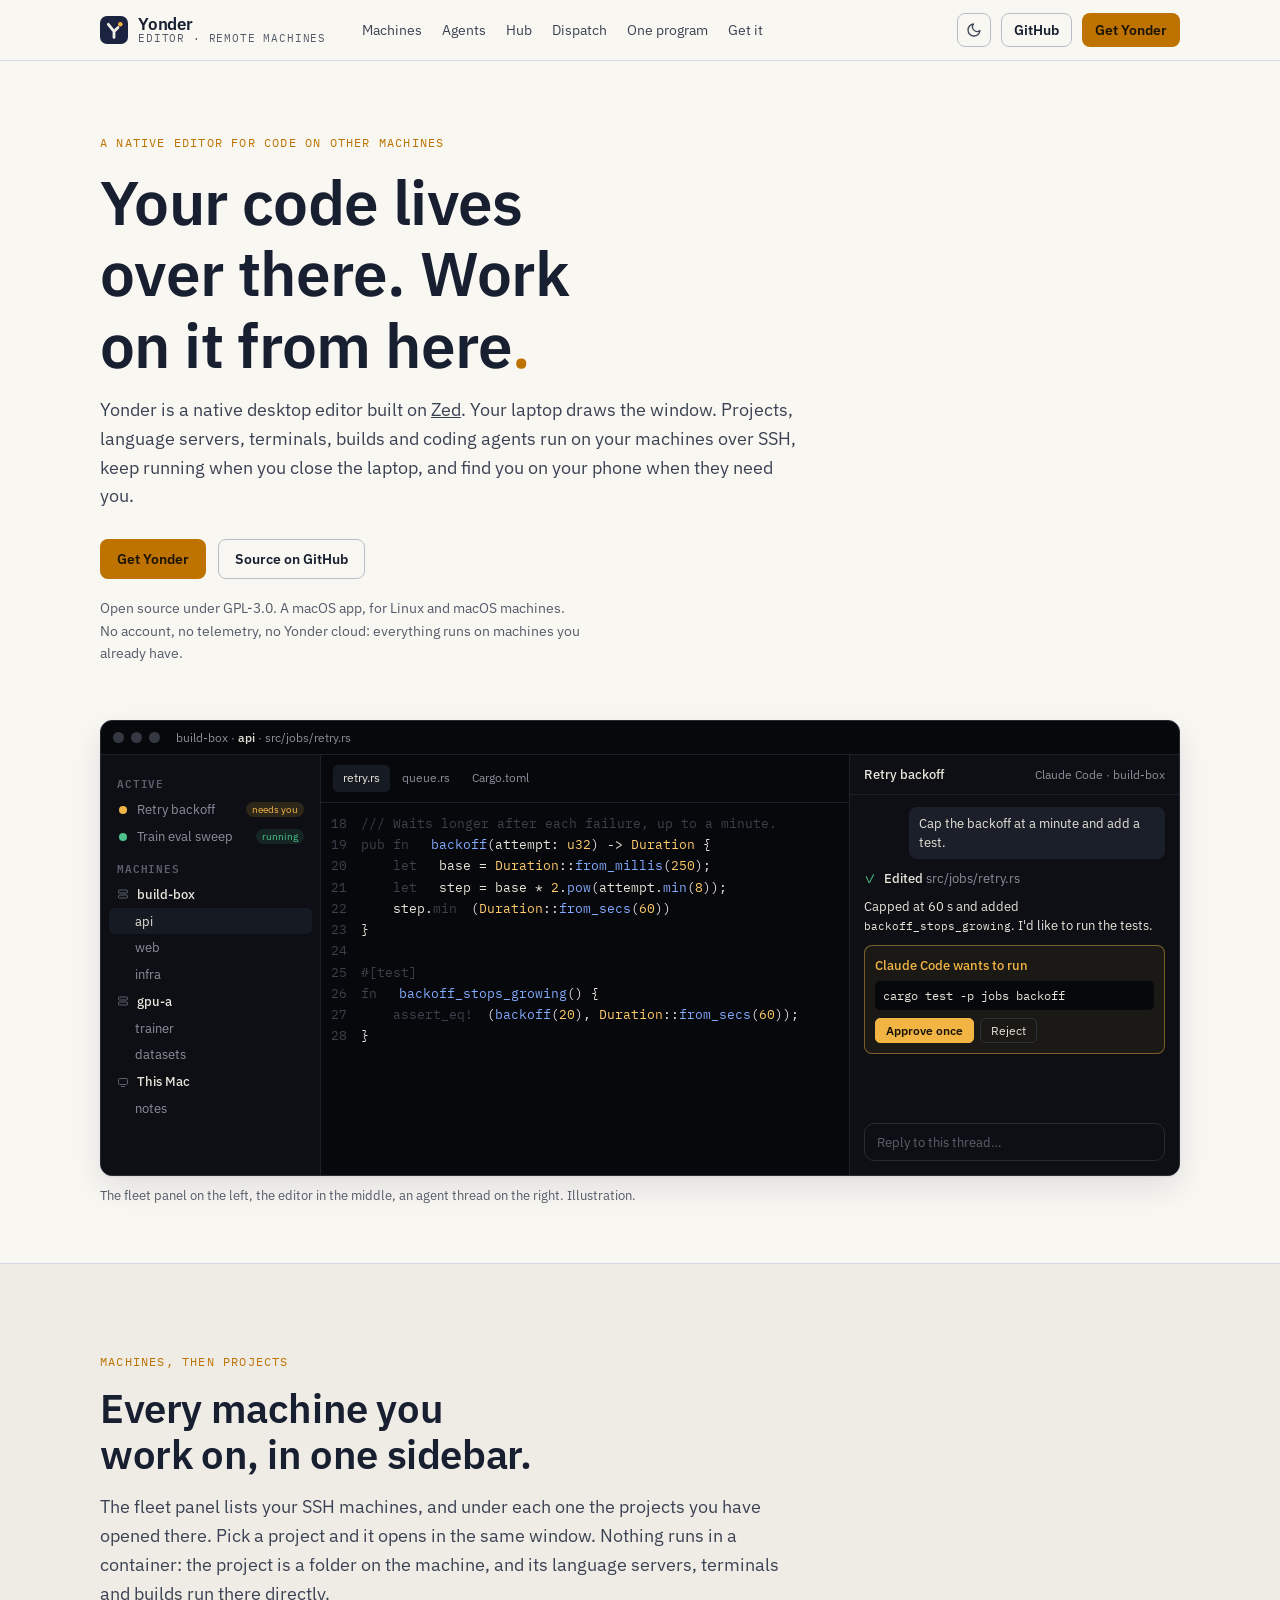
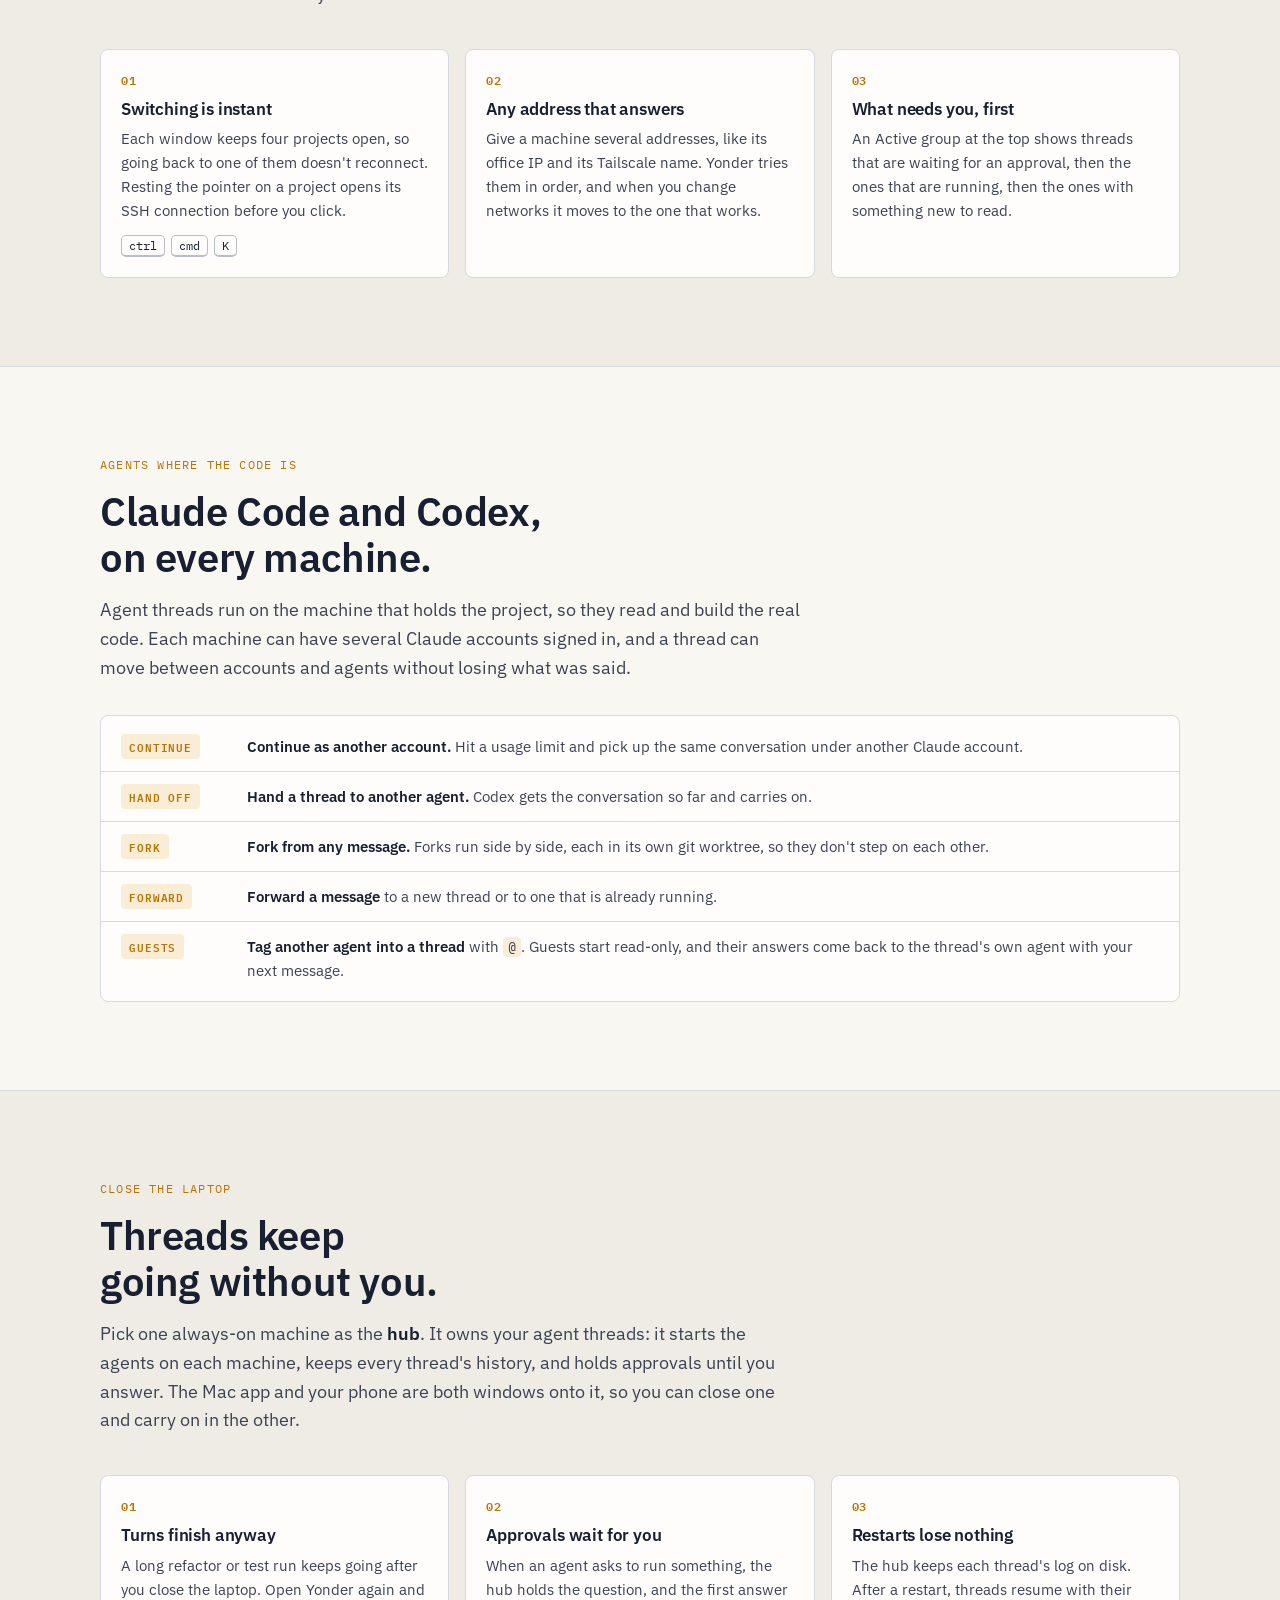
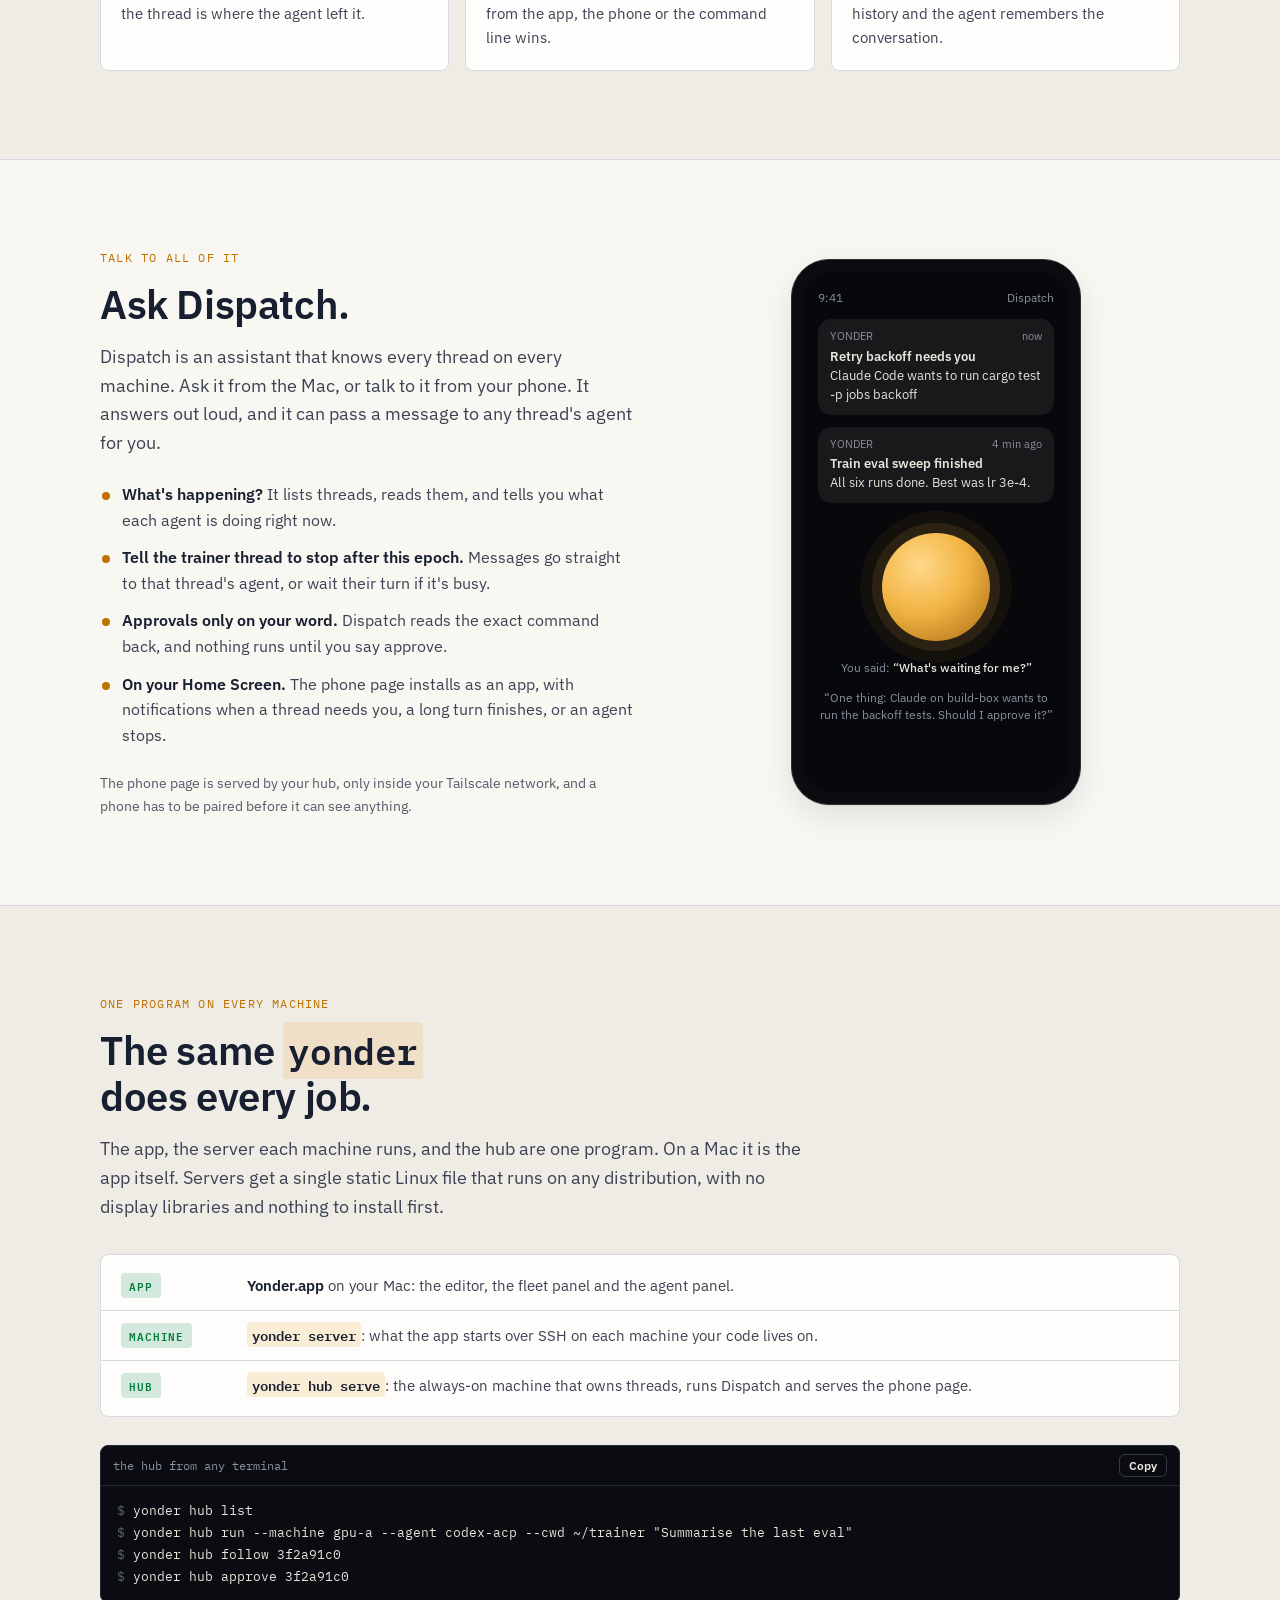
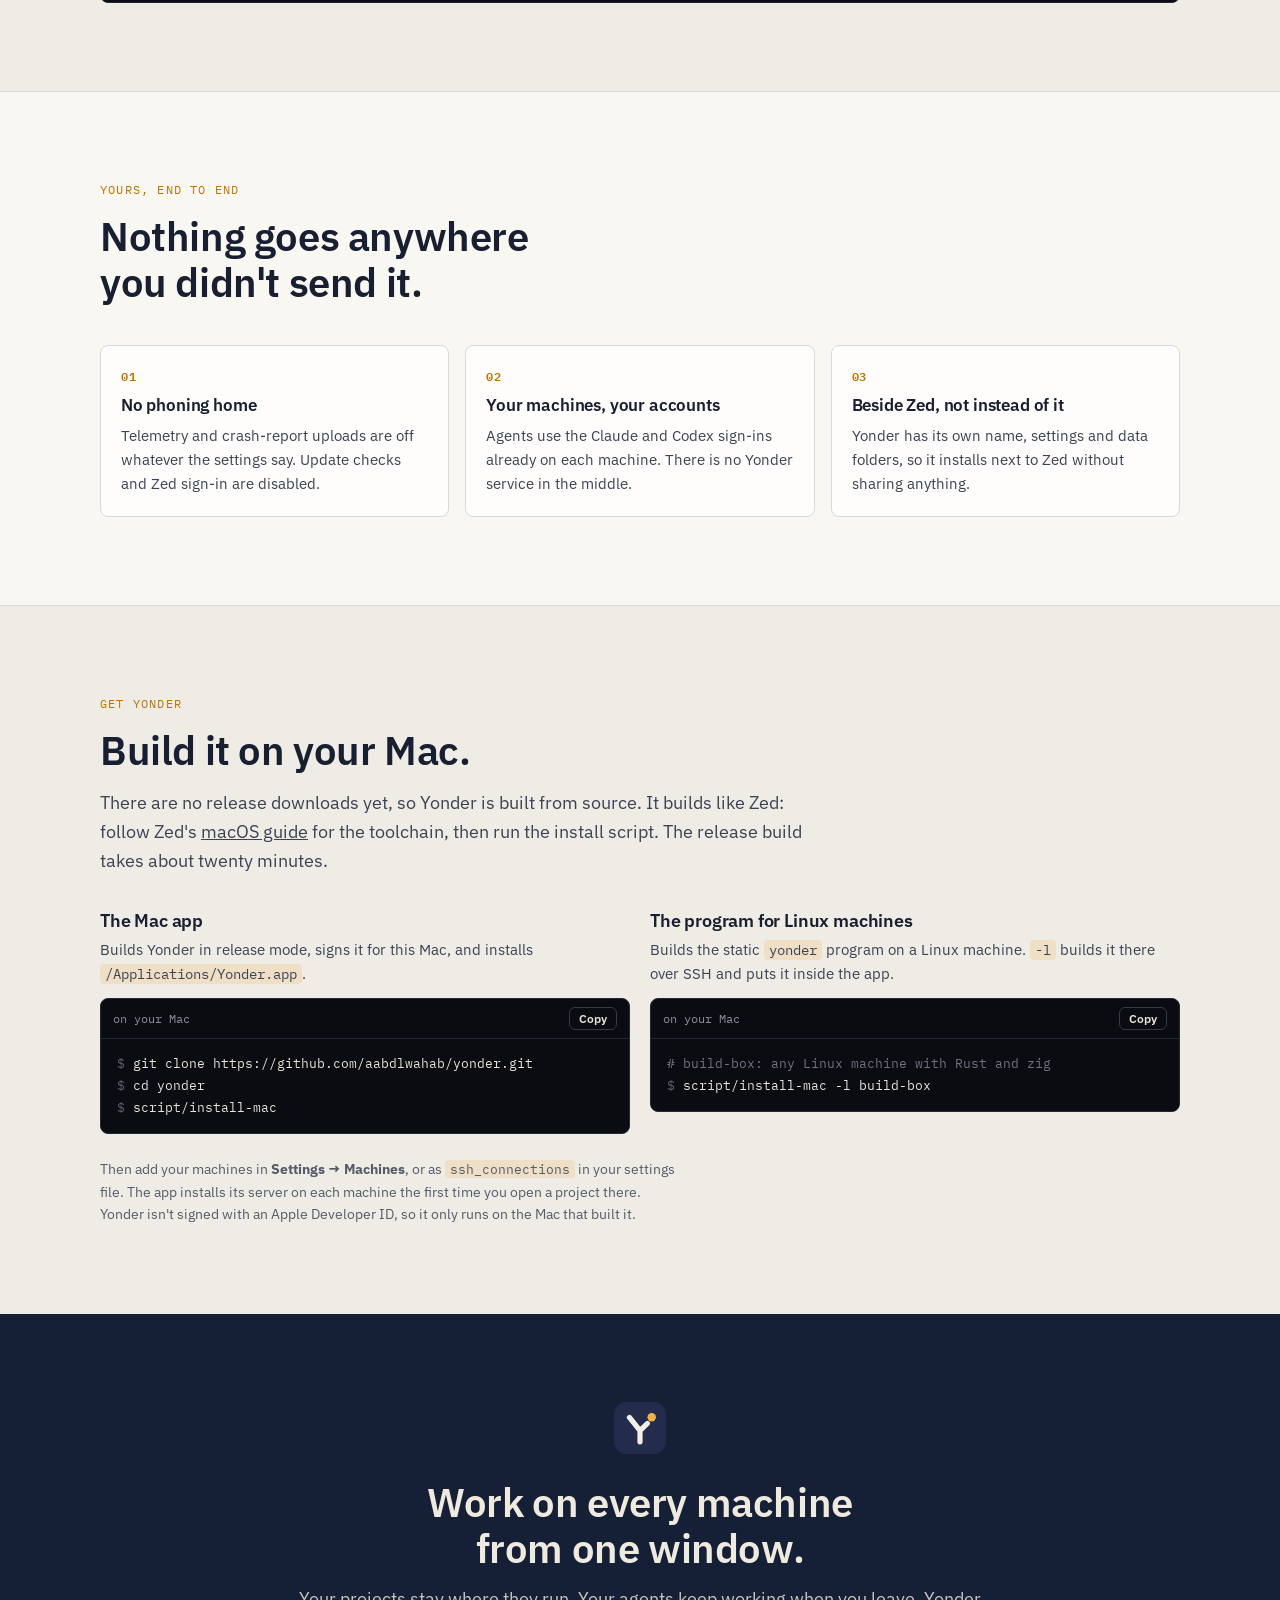
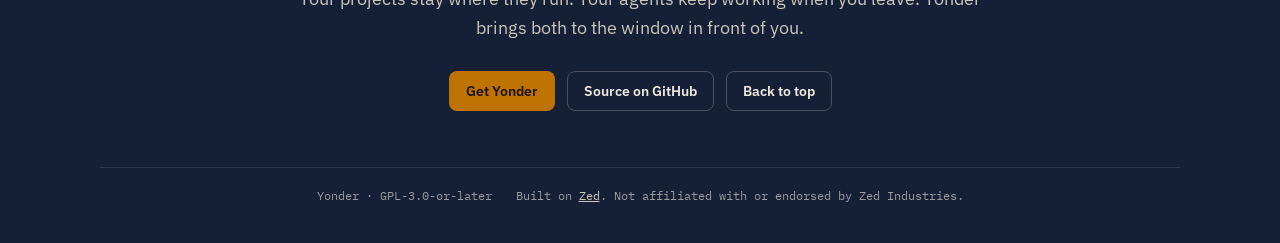
==== site/index.html @ 57e35432 "Add Yonder's website site/ is the page at https://aabdlwahab.github.io/yonder/: what Yonder is, the " ====
<!doctype html>
<html lang="en" data-theme="dark">
  <head>
    <meta charset="utf-8" />
    <meta name="viewport" content="width=device-width, initial-scale=1, viewport-fit=cover" />
    <title>Yonder — a native editor for code on other machines</title>
    <meta
      name="description"
      content="Yonder is a native desktop editor built on Zed. Your projects, terminals and agents run on your machines over SSH, keep running with the laptop shut, and answer you from your phone."
    />
    <meta property="og:title" content="Yonder" />
    <meta property="og:description" content="A native editor for code on other machines. Built on Zed." />
    <meta property="og:image" content="https://aabdlwahab.github.io/yonder/assets/icon-512.png" />
    <!-- Apply the saved theme before first paint, so a light-theme reader never
         sees a dark flash. -->
    <script>
      (function () {
        var theme = null;
        try { theme = localStorage.getItem("yonder-theme"); } catch (error) {}
        if (theme !== "light" && theme !== "dark") {
          theme = window.matchMedia && matchMedia("(prefers-color-scheme: light)").matches ? "light" : "dark";
        }
        document.documentElement.setAttribute("data-theme", theme);
      })();
    </script>
    <link rel="preconnect" href="https://fonts.googleapis.com" />
    <link rel="preconnect" href="https://fonts.gstatic.com" crossorigin />
    <link rel="stylesheet" href="https://fonts.googleapis.com/css2?family=IBM+Plex+Mono:wght@400;500;600&family=IBM+Plex+Sans:wght@400;500;600&display=swap" />
    <link rel="stylesheet" href="assets/site.css" />
    <link rel="icon" type="image/svg+xml" href="assets/mark.svg" />
    <link rel="apple-touch-icon" href="assets/icon-180.png" />
  </head>
  <body>
    <!-- ========================= HEADER ========================= -->
    <header class="hdr">
      <div class="wrap hdr-in">
        <a class="lockup" href="#top" aria-label="Yonder home">
          <span class="mark" aria-hidden="true">
            <svg width="28" height="28" viewBox="0 0 32 32">
              <rect width="32" height="32" rx="8" fill="#1b2340" />
              <path d="M9.5 9.5 L16 17.6 M20.6 13.2 L16 17.6 V24.5" fill="none" stroke="#f2efe6" stroke-width="3.2" stroke-linecap="round" stroke-linejoin="round" />
              <circle cx="23.2" cy="9.4" r="2.6" fill="#f2b544" />
            </svg>
          </span>
          <span class="lockup-txt">
            <span class="wordmark">Yonder</span>
            <span class="sublabel">editor · remote machines</span>
          </span>
        </a>
        <nav class="nav" aria-label="Sections">
          <a href="#machines">Machines</a>
          <a href="#agents">Agents</a>
          <a href="#hub">Hub</a>
          <a href="#dispatch">Dispatch</a>
          <a href="#program">One program</a>
          <a href="#get">Get it</a>
        </nav>
        <div class="hdr-right">
          <button class="icon-btn" id="theme" type="button" aria-label="Switch between light and dark">
            <svg class="i-sun" width="16" height="16" viewBox="0 0 24 24" fill="none" stroke="currentColor" stroke-width="2" stroke-linecap="round"><circle cx="12" cy="12" r="4"/><path d="M12 2v2M12 20v2M2 12h2M20 12h2M4.9 4.9l1.4 1.4M17.7 17.7l1.4 1.4M19.1 4.9l-1.4 1.4M6.3 17.7l-1.4 1.4"/></svg>
            <svg class="i-moon" width="16" height="16" viewBox="0 0 24 24" fill="none" stroke="currentColor" stroke-width="2" stroke-linecap="round" stroke-linejoin="round"><path d="M21 12.8A9 9 0 1 1 11.2 3a7 7 0 0 0 9.8 9.8Z"/></svg>
          </button>
          <a class="btn btn-ghost hdr-cta" href="https://github.com/aabdlwahab/yonder">GitHub</a>
          <a class="btn btn-primary hdr-cta" href="#get">Get Yonder</a>
        </div>
      </div>
    </header>

    <main id="top">
      <!-- ========================= HERO ========================= -->
      <section class="hero">
        <div class="wrap">
          <p class="eyebrow">a native editor for code on other machines</p>
          <h1>Your code lives over there. Work on it from here<span class="dot">.</span></h1>
          <p class="lede">
            Yonder is a native desktop editor built on <a href="https://zed.dev">Zed</a>. Your laptop
            draws the window. Projects, language servers, terminals, builds and coding agents run
            on your machines over SSH, keep running when you close the laptop, and find you on your
            phone when they need you.
          </p>
          <div class="hero-ctas">
            <a class="btn btn-primary" href="#get">Get Yonder</a>
            <a class="btn btn-ghost" href="https://github.com/aabdlwahab/yonder">Source on GitHub</a>
          </div>
          <p class="hero-note">
            Open source under GPL-3.0. A macOS app, for Linux and macOS machines. No account, no
            telemetry, no Yonder cloud: everything runs on machines you already have.
          </p>

          <!-- An illustration of the app, not a screenshot. Decorative; the text
               around it says the same things. -->
          <div class="app" aria-hidden="true">
            <div class="app-scroll">
              <div class="app-inner">
                <div class="app-bar">
                  <span class="app-dots"><i></i><i></i><i></i></span>
                  <span class="app-crumb">build-box · <b>api</b> · src/jobs/retry.rs</span>
                </div>
                <div class="app-body">
                  <aside class="fleet">
                    <div class="fleet-h">Active</div>
                    <div class="fleet-row"><svg class="ic" viewBox="0 0 12 12"><circle cx="6" cy="6" r="4" fill="#f2b544"/></svg>Retry backoff<span class="pill wait">needs you</span></div>
                    <div class="fleet-row"><svg class="ic" viewBox="0 0 12 12"><circle cx="6" cy="6" r="4" fill="#4cc38a"/></svg>Train eval sweep<span class="pill run">running</span></div>
                    <div class="fleet-h">Machines</div>
                    <div class="fleet-row machine"><svg class="ic" viewBox="0 0 12 12" fill="none" stroke="currentColor"><rect x="1.5" y="2" width="9" height="3" rx="1"/><rect x="1.5" y="7" width="9" height="3" rx="1"/></svg>build-box</div>
                    <div class="fleet-row proj on">api</div>
                    <div class="fleet-row proj">web</div>
                    <div class="fleet-row proj">infra</div>
                    <div class="fleet-row machine"><svg class="ic" viewBox="0 0 12 12" fill="none" stroke="currentColor"><rect x="1.5" y="2" width="9" height="3" rx="1"/><rect x="1.5" y="7" width="9" height="3" rx="1"/></svg>gpu-a</div>
                    <div class="fleet-row proj">trainer</div>
                    <div class="fleet-row proj">datasets</div>
                    <div class="fleet-row machine"><svg class="ic" viewBox="0 0 12 12" fill="none" stroke="currentColor"><rect x="1.5" y="2.5" width="9" height="6" rx="1"/><path d="M4 10.5h4"/></svg>This Mac</div>
                    <div class="fleet-row proj">notes</div>
                  </aside>
                  <div class="editor">
                    <div class="tabs"><span class="tab on">retry.rs</span><span class="tab">queue.rs</span><span class="tab">Cargo.toml</span></div>
                    <div class="code">
                      <div class="ln"><span>18</span><span><span class="c">/// Waits longer after each failure, up to a minute.</span></span></div>
                      <div class="ln"><span>19</span><span><span class="k">pub fn</span> <span class="f">backoff</span>(attempt: <span class="t">u32</span>) -&gt; <span class="t">Duration</span> {</span></div>
                      <div class="ln"><span>20</span><span>    <span class="k">let</span> base = <span class="t">Duration</span>::<span class="f">from_millis</span>(<span class="t">250</span>);</span></div>
                      <div class="ln"><span>21</span><span>    <span class="k">let</span> step = base * <span class="t">2</span>.<span class="f">pow</span>(attempt.<span class="f">min</span>(<span class="t">8</span>));</span></div>
                      <div class="ln"><span>22</span><span>    step.<span class="f">min</span>(<span class="t">Duration</span>::<span class="f">from_secs</span>(<span class="t">60</span>))</span></div>
                      <div class="ln"><span>23</span><span>}</span></div>
                      <div class="ln"><span>24</span><span></span></div>
                      <div class="ln"><span>25</span><span><span class="k">#[test]</span></span></div>
                      <div class="ln"><span>26</span><span><span class="k">fn</span> <span class="f">backoff_stops_growing</span>() {</span></div>
                      <div class="ln"><span>27</span><span>    <span class="f">assert_eq!</span>(<span class="f">backoff</span>(<span class="t">20</span>), <span class="t">Duration</span>::<span class="f">from_secs</span>(<span class="t">60</span>));</span></div>
                      <div class="ln"><span>28</span><span>}</span></div>
                    </div>
                  </div>
                  <aside class="thread">
                    <div class="thread-h"><b>Retry backoff</b><span>Claude Code · build-box</span></div>
                    <div class="msgs">
                      <div class="you">Cap the backoff at a minute and add a test.</div>
                      <div class="step"><span class="ok">✓</span><span><b>Edited</b> src/jobs/retry.rs</span></div>
                      <div class="ans">Capped at 60 s and added <code style="background:none;padding:0;color:#e7e4da">backoff_stops_growing</code>. I'd like to run the tests.</div>
                      <div class="approve">
                        <div class="approve-h">Claude Code wants to run</div>
                        <pre>cargo test -p jobs backoff</pre>
                        <div class="approve-btns"><span>Approve once</span><span>Reject</span></div>
                      </div>
                    </div>
                    <div class="composer">Reply to this thread…</div>
                  </aside>
                </div>
              </div>
            </div>
          </div>
          <p class="app-cap">The fleet panel on the left, the editor in the middle, an agent thread on the right. Illustration.</p>
        </div>
      </section>

      <!-- ========================= MACHINES ========================= -->
      <section class="sec tint" id="machines">
        <div class="wrap">
          <p class="eyebrow">machines, then projects</p>
          <h2>Every machine you work on, in one sidebar.</h2>
          <p class="lede">
            The fleet panel lists your SSH machines, and under each one the projects you have opened
            there. Pick a project and it opens in the same window. Nothing runs in a container: the
            project is a folder on the machine, and its language servers, terminals and builds run
            there directly.
          </p>
          <div class="cards">
            <article class="card">
              <div class="card-n">01</div>
              <h3>Switching is instant</h3>
              <p>Each window keeps four projects open, so going back to one of them doesn't reconnect. Resting the pointer on a project opens its SSH connection before you click.</p>
              <div class="keys"><kbd>ctrl</kbd><kbd>cmd</kbd><kbd>K</kbd></div>
            </article>
            <article class="card">
              <div class="card-n">02</div>
              <h3>Any address that answers</h3>
              <p>Give a machine several addresses, like its office IP and its Tailscale name. Yonder tries them in order, and when you change networks it moves to the one that works.</p>
            </article>
            <article class="card">
              <div class="card-n">03</div>
              <h3>What needs you, first</h3>
              <p>An Active group at the top shows threads that are waiting for an approval, then the ones that are running, then the ones with something new to read.</p>
            </article>
          </div>
        </div>
      </section>

      <!-- ========================= AGENTS ========================= -->
      <section class="sec" id="agents">
        <div class="wrap">
          <p class="eyebrow">agents where the code is</p>
          <h2>Claude Code and Codex, on every machine.</h2>
          <p class="lede">
            Agent threads run on the machine that holds the project, so they read and build the real
            code. Each machine can have several Claude accounts signed in, and a thread can move
            between accounts and agents without losing what was said.
          </p>
          <div class="rows">
            <div class="row"><span class="badge">CONTINUE</span><p><b>Continue as another account.</b> Hit a usage limit and pick up the same conversation under another Claude account.</p></div>
            <div class="row"><span class="badge">HAND OFF</span><p><b>Hand a thread to another agent.</b> Codex gets the conversation so far and carries on.</p></div>
            <div class="row"><span class="badge">FORK</span><p><b>Fork from any message.</b> Forks run side by side, each in its own git worktree, so they don't step on each other.</p></div>
            <div class="row"><span class="badge">FORWARD</span><p><b>Forward a message</b> to a new thread or to one that is already running.</p></div>
            <div class="row"><span class="badge">GUESTS</span><p><b>Tag another agent into a thread</b> with <code>@</code>. Guests start read-only, and their answers come back to the thread's own agent with your next message.</p></div>
          </div>
        </div>
      </section>

      <!-- ========================= HUB ========================= -->
      <section class="sec tint" id="hub">
        <div class="wrap">
          <p class="eyebrow">close the laptop</p>
          <h2>Threads keep going without you.</h2>
          <p class="lede">
            Pick one always-on machine as the <b>hub</b>. It owns your agent threads: it starts the
            agents on each machine, keeps every thread's history, and holds approvals until you
            answer. The Mac app and your phone are both windows onto it, so you can close one and
            carry on in the other.
          </p>
          <div class="cards">
            <article class="card">
              <div class="card-n">01</div>
              <h3>Turns finish anyway</h3>
              <p>A long refactor or test run keeps going after you close the laptop. Open Yonder again and the thread is where the agent left it.</p>
            </article>
            <article class="card">
              <div class="card-n">02</div>
              <h3>Approvals wait for you</h3>
              <p>When an agent asks to run something, the hub holds the question, and the first answer from the app, the phone or the command line wins.</p>
            </article>
            <article class="card">
              <div class="card-n">03</div>
              <h3>Restarts lose nothing</h3>
              <p>The hub keeps each thread's log on disk. After a restart, threads resume with their history and the agent remembers the conversation.</p>
            </article>
          </div>
        </div>
      </section>

      <!-- ========================= DISPATCH ========================= -->
      <section class="sec" id="dispatch">
        <div class="wrap cols">
          <div>
            <p class="eyebrow">talk to all of it</p>
            <h2>Ask Dispatch.</h2>
            <p class="lede">
              Dispatch is an assistant that knows every thread on every machine. Ask it from the Mac,
              or talk to it from your phone. It answers out loud, and it can pass a message to any
              thread's agent for you.
            </p>
            <ul class="list">
              <li><b>What's happening?</b> It lists threads, reads them, and tells you what each agent is doing right now.</li>
              <li><b>Tell the trainer thread to stop after this epoch.</b> Messages go straight to that thread's agent, or wait their turn if it's busy.</li>
              <li><b>Approvals only on your word.</b> Dispatch reads the exact command back, and nothing runs until you say approve.</li>
              <li><b>On your Home Screen.</b> The phone page installs as an app, with notifications when a thread needs you, a long turn finishes, or an agent stops.</li>
            </ul>
            <p class="ps">
              The phone page is served by your hub, only inside your Tailscale network, and a phone
              has to be paired before it can see anything.
            </p>
          </div>
          <div class="phone" aria-hidden="true">
            <div class="phone-screen">
              <div class="phone-top"><span>9:41</span><span>Dispatch</span></div>
              <div class="note">
                <div class="note-h"><span>YONDER</span><span>now</span></div>
                <b>Retry backoff needs you</b><br />Claude Code wants to run cargo test -p jobs backoff
              </div>
              <div class="note">
                <div class="note-h"><span>YONDER</span><span>4 min ago</span></div>
                <b>Train eval sweep finished</b><br />All six runs done. Best was lr 3e-4.
              </div>
              <div class="orb-wrap"><div class="orb"></div></div>
              <div class="said">You said: <b>“What's waiting for me?”</b></div>
              <div class="said">“One thing: Claude on build-box wants to run the backoff tests. Should I approve it?”</div>
            </div>
          </div>
        </div>
      </section>

      <!-- ========================= ONE PROGRAM ========================= -->
      <section class="sec tint" id="program">
        <div class="wrap">
          <p class="eyebrow">one program on every machine</p>
          <h2>The same <code style="font-size:0.9em">yonder</code> does every job.</h2>
          <p class="lede">
            The app, the server each machine runs, and the hub are one program. On a Mac it is the
            app itself. Servers get a single static Linux file that runs on any distribution, with
            no display libraries and nothing to install first.
          </p>
          <div class="rows">
            <div class="row"><span class="badge ok">APP</span><p><b>Yonder.app</b> on your Mac: the editor, the fleet panel and the agent panel.</p></div>
            <div class="row"><span class="badge ok">MACHINE</span><p><b><code>yonder server</code></b>: what the app starts over SSH on each machine your code lives on.</p></div>
            <div class="row"><span class="badge ok">HUB</span><p><b><code>yonder hub serve</code></b>: the always-on machine that owns threads, runs Dispatch and serves the phone page.</p></div>
          </div>
          <div class="term">
            <div class="term-h"><span>the hub from any terminal</span><button class="copy" type="button" data-copy="hub-cli">Copy</button></div>
            <pre id="hub-cli"><span class="p">$ </span>yonder hub list
<span class="p">$ </span>yonder hub run --machine gpu-a --agent codex-acp --cwd ~/trainer "Summarise the last eval"
<span class="p">$ </span>yonder hub follow 3f2a91c0
<span class="p">$ </span>yonder hub approve 3f2a91c0</pre>
          </div>
        </div>
      </section>

      <!-- ========================= PRIVATE BY DEFAULT ========================= -->
      <section class="sec" id="private">
        <div class="wrap">
          <p class="eyebrow">yours, end to end</p>
          <h2>Nothing goes anywhere you didn't send it.</h2>
          <div class="cards">
            <article class="card">
              <div class="card-n">01</div>
              <h3>No phoning home</h3>
              <p>Telemetry and crash-report uploads are off whatever the settings say. Update checks and Zed sign-in are disabled.</p>
            </article>
            <article class="card">
              <div class="card-n">02</div>
              <h3>Your machines, your accounts</h3>
              <p>Agents use the Claude and Codex sign-ins already on each machine. There is no Yonder service in the middle.</p>
            </article>
            <article class="card">
              <div class="card-n">03</div>
              <h3>Beside Zed, not instead of it</h3>
              <p>Yonder has its own name, settings and data folders, so it installs next to Zed without sharing anything.</p>
            </article>
          </div>
        </div>
      </section>

      <!-- ========================= GET IT ========================= -->
      <section class="sec tint" id="get">
        <div class="wrap">
          <p class="eyebrow">get yonder</p>
          <h2>Build it on your Mac.</h2>
          <p class="lede">
            There are no release downloads yet, so Yonder is built from source. It builds like Zed:
            follow Zed's <a href="https://github.com/aabdlwahab/yonder/blob/main/docs/src/development/macos.md">macOS guide</a>
            for the toolchain, then run the install script. The release build takes about twenty
            minutes.
          </p>
          <div class="get-grid">
            <div class="get">
              <h3>The Mac app</h3>
              <p>Builds Yonder in release mode, signs it for this Mac, and installs <code>/Applications/Yonder.app</code>.</p>
              <div class="term">
                <div class="term-h"><span>on your Mac</span><button class="copy" type="button" data-copy="get-mac">Copy</button></div>
                <pre id="get-mac"><span class="p">$ </span>git clone https://github.com/aabdlwahab/yonder.git
<span class="p">$ </span>cd yonder
<span class="p">$ </span>script/install-mac</pre>
              </div>
            </div>
            <div class="get">
              <h3>The program for Linux machines</h3>
              <p>Builds the static <code>yonder</code> program on a Linux machine. <code>-l</code> builds it there over SSH and puts it inside the app.</p>
              <div class="term">
                <div class="term-h"><span>on your Mac</span><button class="copy" type="button" data-copy="get-linux">Copy</button></div>
                <pre id="get-linux"><span class="cm"># build-box: any Linux machine with Rust and zig</span>
<span class="p">$ </span>script/install-mac -l build-box</pre>
              </div>
            </div>
          </div>
          <p class="ps">
            Then add your machines in <b>Settings → Machines</b>, or as <code>ssh_connections</code> in
            your settings file. The app installs its server on each machine the first time you open a
            project there. Yonder isn't signed with an Apple Developer ID, so it only runs on the Mac
            that built it.
          </p>
        </div>
      </section>

      <!-- ========================= FOOTER ========================= -->
      <footer class="foot">
        <div class="wrap">
          <span class="mark" aria-hidden="true">
            <svg width="52" height="52" viewBox="0 0 32 32">
              <rect width="32" height="32" rx="8" fill="#232c4d" />
              <path d="M9.5 9.5 L16 17.6 M20.6 13.2 L16 17.6 V24.5" fill="none" stroke="#f2efe6" stroke-width="3.2" stroke-linecap="round" stroke-linejoin="round" />
              <circle cx="23.2" cy="9.4" r="2.6" fill="#f2b544" />
            </svg>
          </span>
          <h2>Work on every machine from one window.</h2>
          <p class="lede">Your projects stay where they run. Your agents keep working when you leave. Yonder brings both to the window in front of you.</p>
          <div class="hero-ctas">
            <a class="btn btn-primary" href="#get">Get Yonder</a>
            <a class="btn btn-ghost" href="https://github.com/aabdlwahab/yonder">Source on GitHub</a>
            <a class="btn btn-ghost" href="#top">Back to top</a>
          </div>
          <div class="foot-meta">
            <span>Yonder · GPL-3.0-or-later</span>
            <span>Built on <a href="https://github.com/zed-industries/zed">Zed</a>. Not affiliated with or endorsed by Zed Industries.</span>
          </div>
        </div>
      </footer>
    </main>

    <script src="assets/site.js"></script>
  </body>
</html>
---- site/assets/site.css ----
/* Yonder's site. Plain CSS, no build step: the file GitHub Pages serves is the
   file in this folder. Colours come from the app icon: a cream Y on deep navy
   with a detached amber dot. */

:root {
  --sans: "IBM Plex Sans", system-ui, -apple-system, "Segoe UI", sans-serif;
  --mono: "IBM Plex Mono", ui-monospace, "SF Mono", Menlo, monospace;
  --radius: 8px;
  --ease: cubic-bezier(0.2, 0.8, 0.2, 1);
  --wrap: 1120px;

  /* light */
  color-scheme: light;
  --bg: oklch(0.975 0.006 85);
  --bg2: oklch(0.945 0.009 85);
  --panel: oklch(0.995 0.003 85);
  --line: oklch(0.885 0.01 260);
  --line2: oklch(0.80 0.012 260);
  --fg: oklch(0.24 0.035 265);
  --fg2: oklch(0.38 0.03 265);
  --muted: oklch(0.47 0.025 265);
  --amber: oklch(0.62 0.15 70);
  --amber-ink: #1b1406;
  --amber-soft: oklch(0.80 0.13 78 / 0.22);
  --ok: oklch(0.52 0.14 152);
  --warn: oklch(0.55 0.14 60);
  --navy: oklch(0.24 0.045 265);
  --shadow: 0 1px 2px rgba(15, 20, 40, 0.06), 0 12px 32px rgba(15, 20, 40, 0.1);

  /* The app window illustration is always the app's own dark theme. */
  --app-bg: #07080b;
  --app-panel: #0d0f14;
  --app-line: #1c2029;
  --app-fg: #e7e4da;
  --app-muted: #8a8f9c;
  --app-dim: #5b606c;
  --app-amber: #f2b544;
  --app-green: #4cc38a;
  --app-blue: #7aa7ff;
  --app-sel: #161a22;
}

[data-theme="dark"] {
  color-scheme: dark;
  --bg: oklch(0.155 0.025 265);
  --bg2: oklch(0.185 0.03 265);
  --panel: oklch(0.21 0.032 265);
  --line: oklch(0.29 0.03 265);
  --line2: oklch(0.38 0.03 265);
  --fg: oklch(0.94 0.012 85);
  --fg2: oklch(0.82 0.012 85);
  --muted: oklch(0.69 0.02 265);
  --amber: oklch(0.80 0.14 78);
  --amber-ink: #1b1406;
  --amber-soft: oklch(0.80 0.14 78 / 0.15);
  --ok: oklch(0.78 0.14 152);
  --warn: oklch(0.82 0.13 78);
  --shadow: 0 1px 2px rgba(0, 0, 0, 0.4), 0 16px 44px rgba(0, 0, 0, 0.45);
}

* { box-sizing: border-box; }
html { scroll-behavior: smooth; scroll-padding-top: 72px; }
body {
  margin: 0;
  background: var(--bg);
  color: var(--fg);
  font: 16px/1.6 var(--sans);
  -webkit-font-smoothing: antialiased;
}
img { max-width: 100%; }
a { color: inherit; }
code { font-family: var(--mono); font-size: 0.9em; background: var(--amber-soft); padding: 1px 5px; border-radius: 4px; }
h1, h2, h3 { line-height: 1.15; text-wrap: balance; margin: 0; letter-spacing: -0.01em; }
p { margin: 0; }
:focus-visible { outline: 2px solid var(--amber); outline-offset: 2px; border-radius: 4px; }

.wrap {
  max-width: var(--wrap);
  margin: 0 auto;
  padding-left: max(20px, env(safe-area-inset-left, 0px));
  padding-right: max(20px, env(safe-area-inset-right, 0px));
}

/* ---- header ---- */
.hdr {
  position: sticky; top: 0; z-index: 10;
  background: color-mix(in oklab, var(--bg) 86%, transparent);
  backdrop-filter: saturate(1.4) blur(12px);
  -webkit-backdrop-filter: saturate(1.4) blur(12px);
  border-bottom: 1px solid var(--line);
}
.hdr-in { display: flex; align-items: center; gap: 24px; height: 60px; }
.lockup { display: flex; align-items: center; gap: 10px; text-decoration: none; }
.mark { display: inline-flex; }
.lockup-txt { display: flex; flex-direction: column; line-height: 1.05; }
.wordmark { font-weight: 600; font-size: 17px; letter-spacing: -0.01em; }
.sublabel { font-family: var(--mono); font-size: 10.5px; letter-spacing: 0.08em; color: var(--muted); text-transform: uppercase; }
.nav { display: flex; gap: 20px; margin-left: 12px; }
.nav a { font-size: 14px; color: var(--fg2); text-decoration: none; }
.nav a:hover { color: var(--fg); }
.hdr-right { margin-left: auto; display: flex; align-items: center; gap: 10px; }
.icon-btn {
  width: 34px; height: 34px; display: grid; place-items: center;
  border-radius: 8px; border: 1px solid var(--line2); background: transparent; color: var(--fg2); cursor: pointer;
}
.icon-btn:hover { color: var(--fg); border-color: var(--muted); }
[data-theme="dark"] .i-moon, [data-theme="light"] .i-sun { display: none; }
@media (max-width: 860px) { .nav { display: none; } }

/* ---- buttons ---- */
.btn {
  display: inline-flex; align-items: center; gap: 8px; height: 40px; padding: 0 16px;
  border-radius: 8px; font: 600 14px var(--sans); text-decoration: none; white-space: nowrap;
  border: 1px solid transparent; cursor: pointer;
}
.btn-primary { background: var(--amber); color: var(--amber-ink); }
.btn-primary:hover { filter: brightness(1.06); }
.btn-ghost { border-color: var(--line2); color: var(--fg); background: transparent; }
.btn-ghost:hover { border-color: var(--muted); }
.hdr-cta { height: 34px; padding: 0 12px; }
@media (max-width: 480px) { .hdr-cta { display: none; } }

/* ---- type ---- */
.eyebrow {
  font-family: var(--mono); font-size: 12px; letter-spacing: 0.1em; text-transform: uppercase;
  color: var(--amber); margin-bottom: 14px;
}
.lede { font-size: 18px; color: var(--fg2); max-width: 64ch; margin-top: 16px; }
.lede b { color: var(--fg); font-weight: 600; }

/* ---- hero ---- */
.hero { padding-block: 72px 56px; overflow: hidden; }
.hero h1 { font-size: clamp(36px, 5.6vw, 62px); font-weight: 600; max-width: 16ch; }
.hero h1 .dot { color: var(--amber); }
.hero-ctas { display: flex; flex-wrap: wrap; gap: 12px; margin-top: 28px; }
.hero-note { margin-top: 18px; font-size: 14px; color: var(--muted); max-width: 60ch; }

/* ---- app window illustration ---- */
.app {
  margin-top: 56px; border-radius: 12px; overflow: hidden;
  background: var(--app-bg); color: var(--app-fg);
  border: 1px solid #262b36; box-shadow: var(--shadow);
  font: 12.5px/1.5 var(--sans);
}
.app-scroll { overflow-x: auto; }
.app-inner { min-width: 900px; }
.app-bar { height: 34px; display: flex; align-items: center; gap: 8px; padding: 0 12px; border-bottom: 1px solid var(--app-line); color: var(--app-muted); font-size: 12px; }
.app-dots { display: flex; gap: 7px; margin-right: 8px; }
.app-dots i { width: 11px; height: 11px; border-radius: 50%; background: #333843; }
.app-crumb b { color: var(--app-fg); font-weight: 500; }
.app-body { display: grid; grid-template-columns: 220px 1fr 330px; height: 420px; }
.fleet { background: var(--app-panel); border-right: 1px solid var(--app-line); padding: 10px 8px; overflow: hidden; }
.fleet-h { font: 600 10.5px var(--mono); letter-spacing: 0.08em; text-transform: uppercase; color: var(--app-dim); padding: 8px 8px 4px; }
.fleet-row { display: flex; align-items: center; gap: 8px; padding: 4px 8px; border-radius: 5px; color: var(--app-muted); white-space: nowrap; }
.fleet-row.machine { color: var(--app-fg); font-weight: 500; }
.fleet-row.proj { padding-left: 26px; }
.fleet-row.on { background: var(--app-sel); color: var(--app-fg); }
.fleet-row .pill { margin-left: auto; font-size: 10px; padding: 0 6px; border-radius: 999px; }
.pill.wait { color: var(--app-amber); background: rgba(242, 181, 68, 0.14); }
.pill.run { color: var(--app-green); background: rgba(76, 195, 138, 0.12); }
.ic { width: 12px; height: 12px; flex: none; color: var(--app-dim); }
.editor { padding: 14px 0; overflow: hidden; font: 12.5px/1.7 var(--mono); }
.tabs { display: flex; gap: 2px; padding: 0 12px 10px; border-bottom: 1px solid var(--app-line); margin-top: -4px; }
.tab { padding: 3px 10px; border-radius: 5px; color: var(--app-muted); font-family: var(--sans); font-size: 12px; }
.tab.on { background: var(--app-sel); color: var(--app-fg); }
.code { padding: 10px 0 0; }
.ln { display: grid; grid-template-columns: 40px 1fr; white-space: pre; }
.ln span:first-child { color: #3c414c; text-align: right; padding-right: 14px; }
.k { color: #c792ea; } .f { color: #82aaff; } .s { color: #c3e88d; } .c { color: #5b606c; } .t { color: #ffcb6b; }
.thread { border-left: 1px solid var(--app-line); background: var(--app-panel); display: flex; flex-direction: column; overflow: hidden; }
.thread-h { display: flex; align-items: center; gap: 8px; padding: 10px 14px; border-bottom: 1px solid var(--app-line); }
.thread-h b { font-weight: 500; }
.thread-h span { color: var(--app-muted); font-size: 11.5px; margin-left: auto; }
.msgs { padding: 12px 14px; display: flex; flex-direction: column; gap: 10px; flex: 1; overflow: hidden; }
.you { align-self: flex-end; background: #1a1f2a; padding: 7px 10px; border-radius: 8px; max-width: 85%; }
.step { display: flex; gap: 8px; color: var(--app-muted); }
.step b { color: var(--app-fg); font-weight: 500; }
.step .ok { color: var(--app-green); }
.ans { color: var(--app-fg); }
.approve { border: 1px solid rgba(242, 181, 68, 0.45); border-radius: 8px; padding: 10px; background: rgba(242, 181, 68, 0.06); }
.approve-h { color: var(--app-amber); font-weight: 500; margin-bottom: 6px; }
.approve pre { margin: 0 0 8px; font: 11.5px/1.5 var(--mono); color: var(--app-fg); background: #07080b; padding: 6px 8px; border-radius: 5px; white-space: pre-wrap; }
.approve-btns { display: flex; gap: 6px; }
.approve-btns span { font-size: 11.5px; padding: 3px 10px; border-radius: 5px; border: 1px solid #2c313c; }
.approve-btns span:first-child { background: var(--app-amber); color: #1b1406; border-color: var(--app-amber); font-weight: 600; }
.composer { margin: 0 14px 14px; border: 1px solid #262b36; border-radius: 10px; padding: 9px 12px; color: var(--app-dim); }
.app-cap { margin-top: 10px; font-size: 13px; color: var(--muted); }

/* ---- sections ---- */
.sec { padding-block: 88px; border-top: 1px solid var(--line); }
.sec.tint { background: var(--bg2); }
.sec h2 { font-size: clamp(28px, 3.6vw, 40px); font-weight: 600; max-width: 22ch; }
.cards { display: grid; grid-template-columns: repeat(3, minmax(0, 1fr)); gap: 16px; margin-top: 40px; }
.cards.two { grid-template-columns: repeat(2, minmax(0, 1fr)); }
.card { background: var(--panel); border: 1px solid var(--line); border-radius: var(--radius); padding: 20px; min-width: 0; }
.card-n { font: 600 12px var(--mono); color: var(--amber); letter-spacing: 0.06em; margin-bottom: 10px; }
.card h3 { font-size: 17px; font-weight: 600; margin-bottom: 8px; }
.card p { font-size: 15px; color: var(--fg2); }
.card .keys { margin-top: 12px; display: flex; gap: 6px; flex-wrap: wrap; }
kbd { font: 12px var(--mono); padding: 2px 7px; border-radius: 5px; border: 1px solid var(--line2); border-bottom-width: 2px; background: var(--panel); color: var(--fg); }
@media (max-width: 880px) { .cards, .cards.two { grid-template-columns: minmax(0, 1fr); } }

.rows { margin-top: 32px; background: var(--panel); border: 1px solid var(--line); border-radius: var(--radius); padding: 6px 0; }
.row { display: grid; grid-template-columns: 110px 1fr; gap: 16px; align-items: baseline; padding: 12px 20px; border-bottom: 1px solid var(--line); }
.row:last-child { border-bottom: 0; }
.badge { font: 600 11px var(--mono); letter-spacing: 0.08em; padding: 3px 8px; border-radius: 4px; text-align: center; background: var(--amber-soft); color: var(--amber); justify-self: start; }
.badge.ok { background: color-mix(in oklab, var(--ok) 16%, transparent); color: var(--ok); }
.row p { color: var(--fg2); font-size: 15px; min-width: 0; }
.row b { color: var(--fg); font-weight: 600; }
@media (max-width: 560px) { .row { grid-template-columns: 1fr; gap: 6px; } }

.cols { display: grid; grid-template-columns: minmax(0, 1.1fr) minmax(0, 1fr); gap: 56px; align-items: center; }
@media (max-width: 880px) { .cols { grid-template-columns: minmax(0, 1fr); gap: 36px; } }
.list { margin: 24px 0 0; padding: 0; list-style: none; display: grid; gap: 12px; }
.list li { padding-left: 22px; position: relative; color: var(--fg2); }
.list li::before { content: ""; position: absolute; left: 2px; top: 0.62em; width: 8px; height: 8px; border-radius: 50%; background: var(--amber); }
.list b { color: var(--fg); font-weight: 600; }

/* ---- phone illustration ---- */
.phone {
  justify-self: center; width: 290px; max-width: 100%; border-radius: 38px; padding: 12px;
  background: #0b0c10; border: 1px solid #2a2f3a; box-shadow: var(--shadow); color: var(--app-fg);
  font: 13px/1.45 var(--sans);
}
.phone-screen { border-radius: 28px; background: var(--app-bg); padding: 18px 14px; min-height: 520px; display: flex; flex-direction: column; gap: 12px; }
.phone-top { display: flex; justify-content: space-between; color: var(--app-muted); font-size: 11.5px; }
.note { background: rgba(255, 255, 255, 0.07); border-radius: 14px; padding: 10px 12px; }
.note-h { display: flex; justify-content: space-between; color: var(--app-muted); font-size: 11px; margin-bottom: 3px; }
.note b { font-weight: 600; }
.orb-wrap { display: grid; place-items: center; padding: 18px 0 6px; }
.orb { width: 108px; height: 108px; border-radius: 50%; background: radial-gradient(circle at 35% 30%, #ffd88a, #f2b544 45%, #a86a12); box-shadow: 0 0 0 10px rgba(242, 181, 68, 0.1), 0 0 0 22px rgba(242, 181, 68, 0.05); }
@media (prefers-reduced-motion: no-preference) {
  .orb { animation: breathe 3.2s var(--ease) infinite; }
  @keyframes breathe { 50% { transform: scale(1.05); box-shadow: 0 0 0 14px rgba(242, 181, 68, 0.12), 0 0 0 30px rgba(242, 181, 68, 0.04); } }
}
.said { color: var(--app-muted); font-size: 12px; text-align: center; }
.said b { color: var(--app-fg); font-weight: 500; }

/* ---- code blocks ---- */
.term { margin-top: 28px; background: #0a0c11; color: #e7e4da; border: 1px solid #232835; border-radius: var(--radius); overflow: hidden; }
.term-h { display: flex; align-items: center; justify-content: space-between; padding: 8px 12px; border-bottom: 1px solid #232835; font: 12px var(--mono); color: #8a8f9c; }
.copy { font: 600 11.5px var(--sans); color: #e7e4da; background: transparent; border: 1px solid #343a47; border-radius: 6px; padding: 3px 9px; cursor: pointer; }
.copy:hover { border-color: #5b606c; }
.term pre { margin: 0; padding: 14px 16px; overflow-x: auto; font: 13px/1.7 var(--mono); }
.term .p { color: #5b606c; user-select: none; }
.term .cm { color: #6d7382; }

.get-grid { display: grid; grid-template-columns: repeat(2, minmax(0, 1fr)); gap: 20px; margin-top: 36px; }
.get-grid .term { margin-top: 12px; }
.get { min-width: 0; }
.get h3 { font-size: 18px; font-weight: 600; }
.get p { color: var(--fg2); font-size: 15px; margin-top: 6px; }
@media (max-width: 880px) { .get-grid { grid-template-columns: minmax(0, 1fr); } }
.ps { margin-top: 24px; font-size: 14px; color: var(--muted); max-width: 72ch; }

/* ---- footer ---- */
.foot { padding-block: 88px 40px; background: var(--navy); color: #efeadf; text-align: center; }
[data-theme="dark"] .foot { background: oklch(0.12 0.022 265); }
.foot h2 { font-size: clamp(28px, 3.6vw, 40px); font-weight: 600; margin: 18px auto 0; max-width: 20ch; }
.foot .lede { color: #c9c6be; margin: 14px auto 0; }
.foot .hero-ctas { justify-content: center; }
.foot .btn-ghost { color: #efeadf; border-color: #4a5060; }
.foot-meta { margin-top: 56px; padding-top: 20px; border-top: 1px solid rgba(255, 255, 255, 0.1); display: flex; flex-wrap: wrap; gap: 8px 24px; justify-content: center; font: 12px var(--mono); color: #9a9ba3; }
.foot-meta a { color: #c9c6be; }
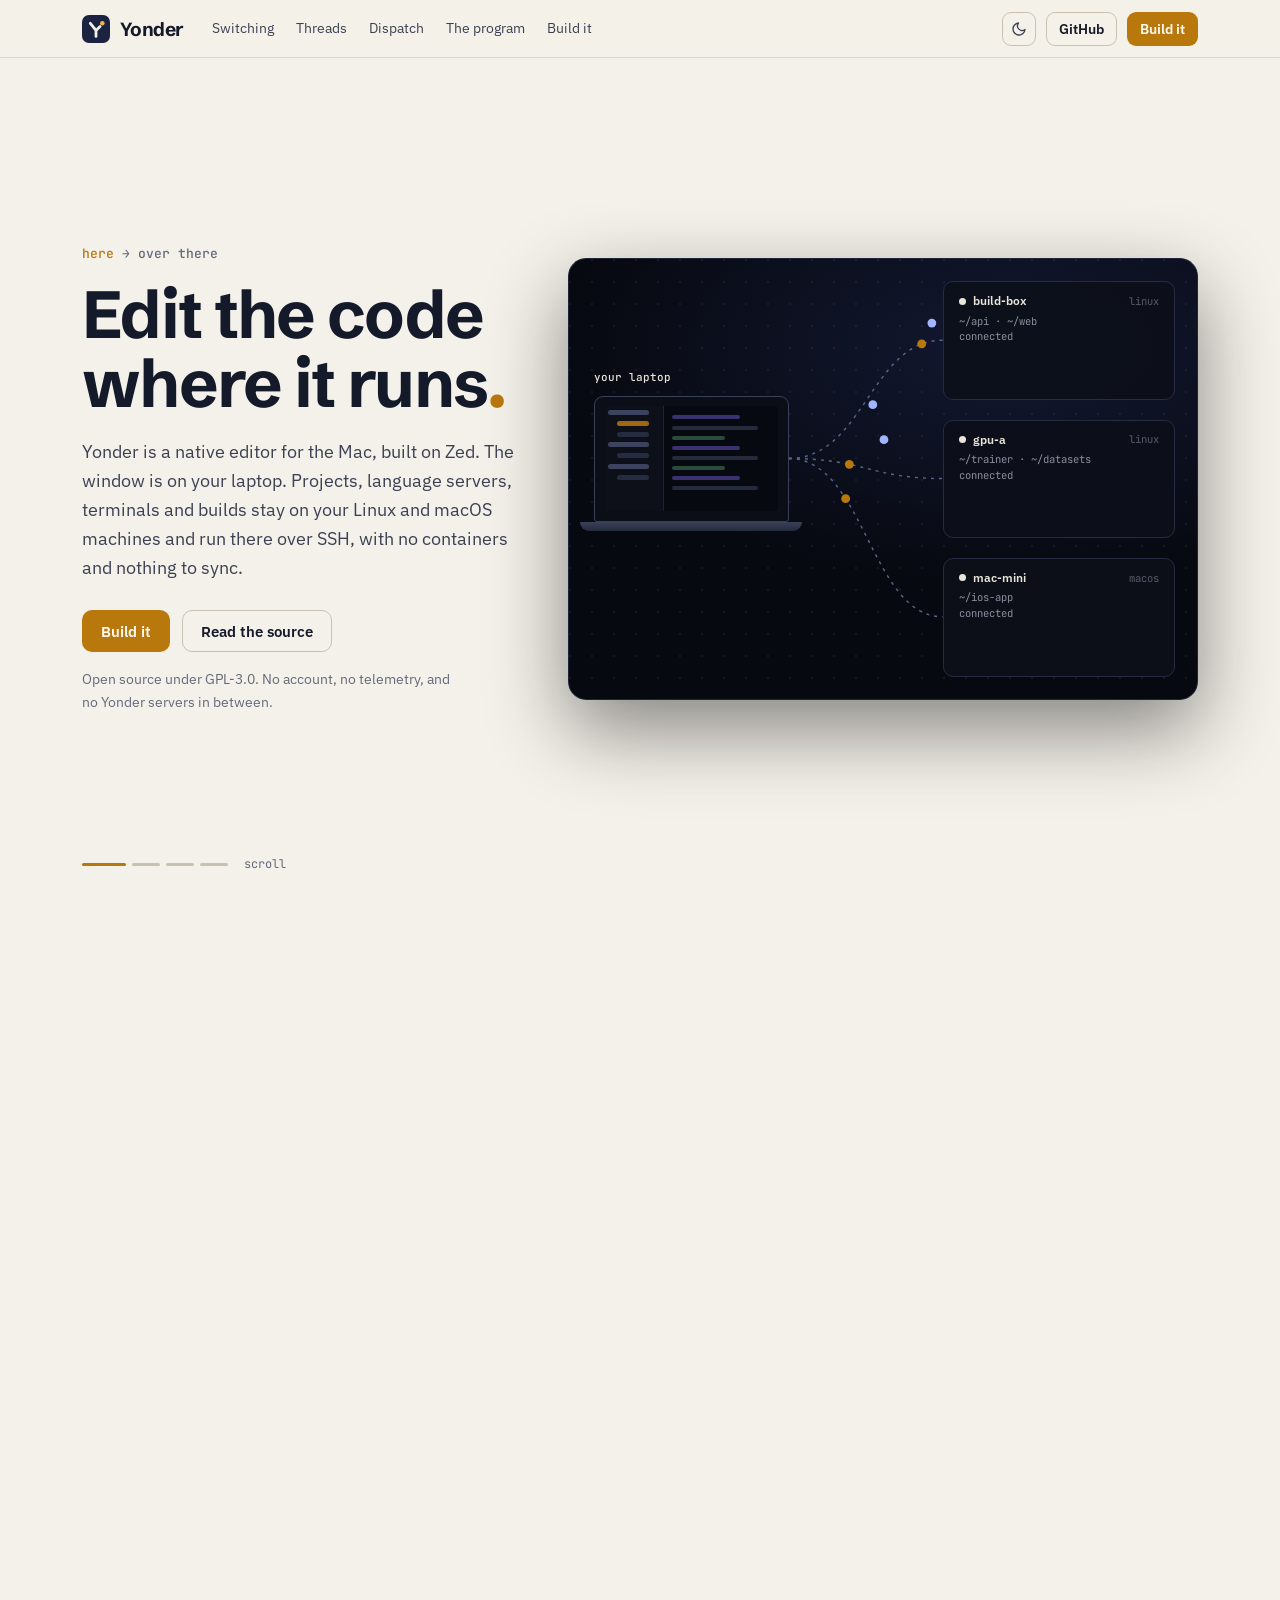
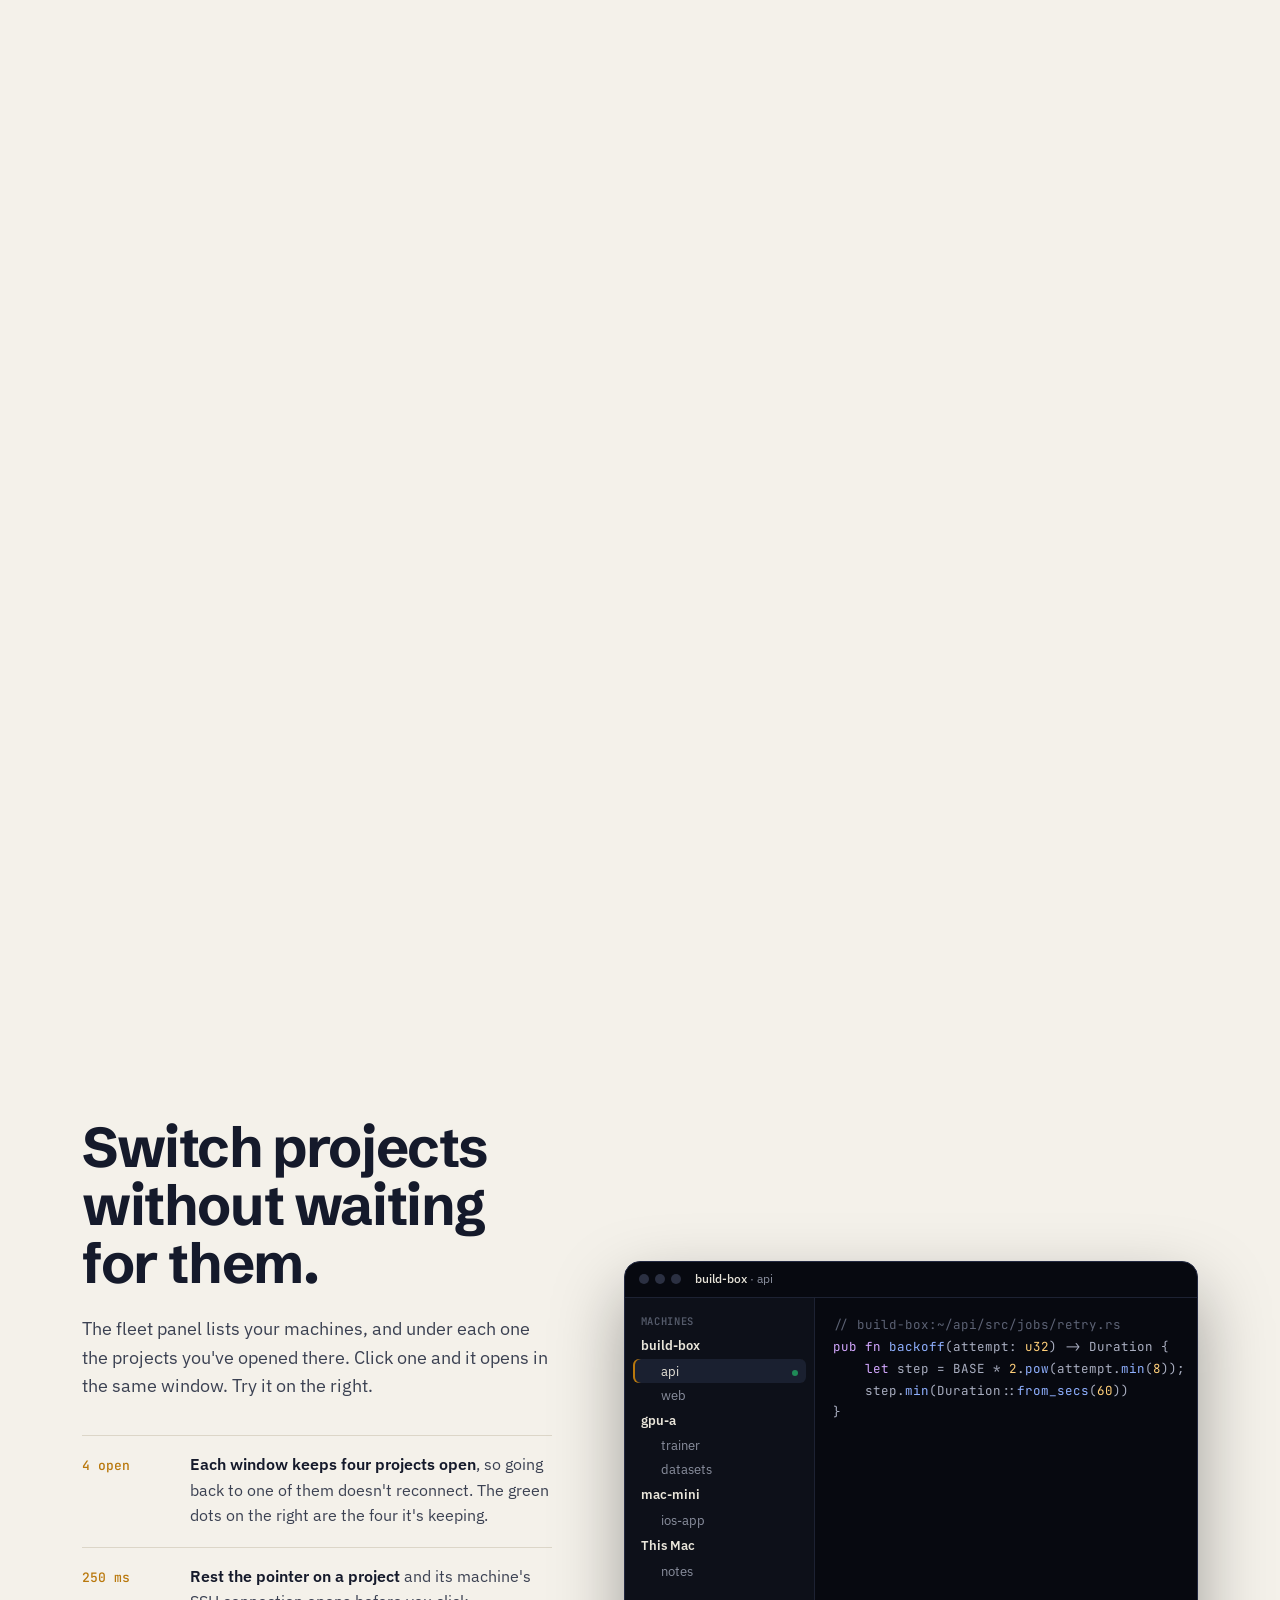
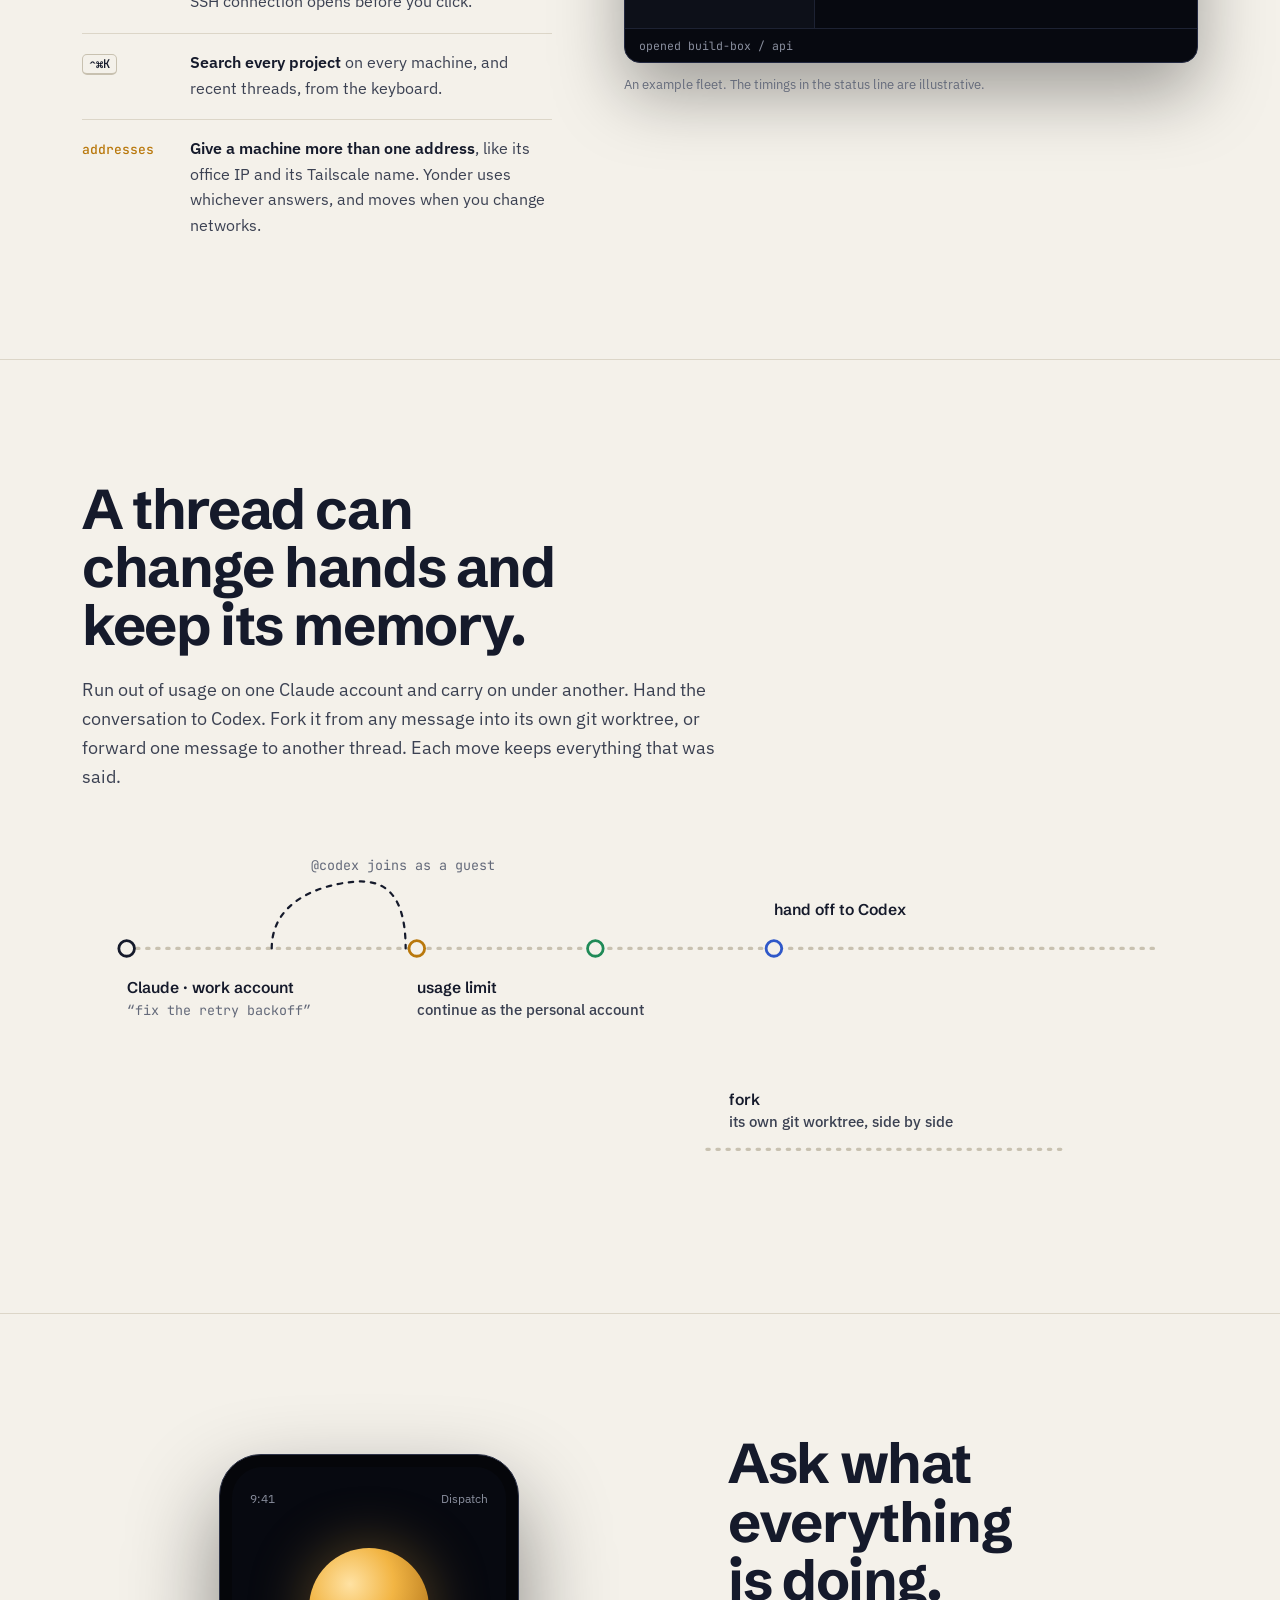
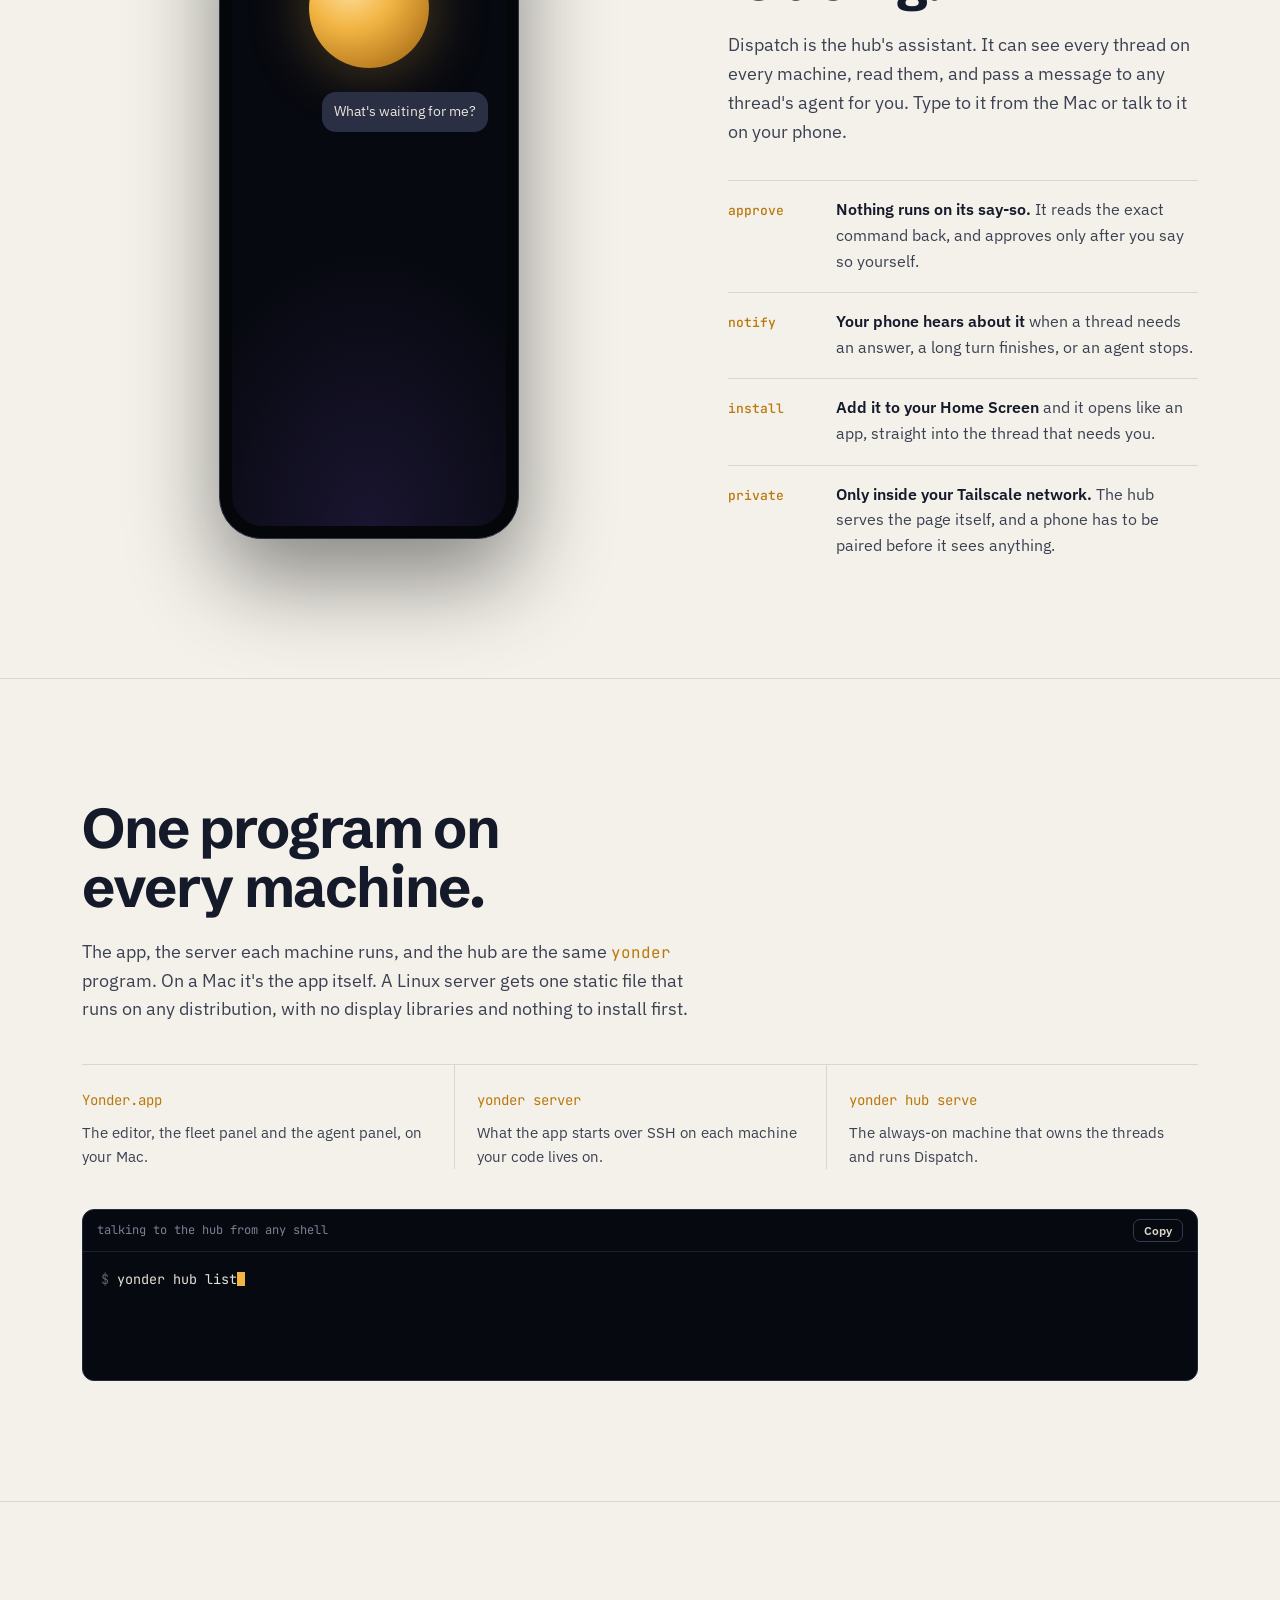
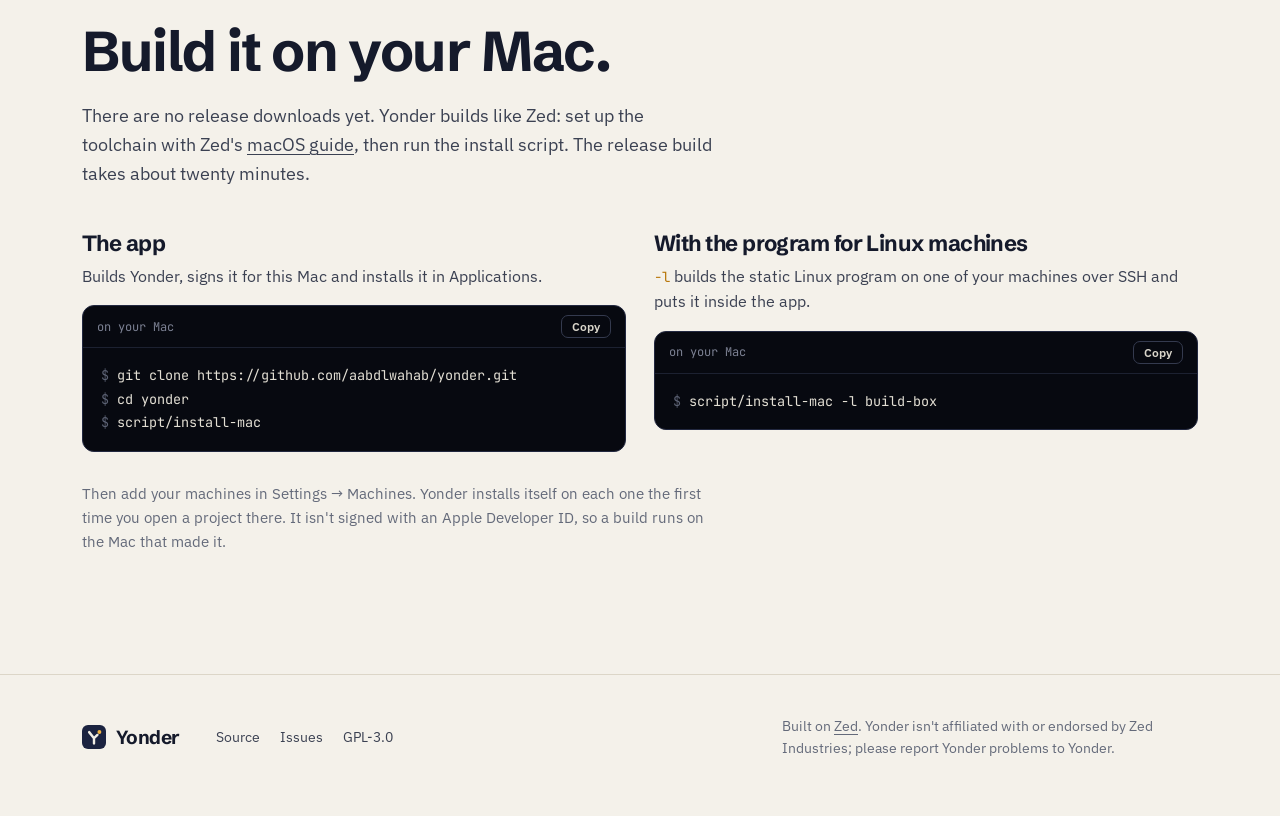
==== commit 1de1789b: "Redesign the website around a scroll story The page opens on a pinned scene that plays as you scroll" ====
--- a/site/index.html
+++ b/site/index.html
@@ -3,392 +3,408 @@
   <head>
     <meta charset="utf-8" />
     <meta name="viewport" content="width=device-width, initial-scale=1, viewport-fit=cover" />
-    <title>Yonder — a native editor for code on other machines</title>
+    <title>Yonder</title>
     <meta
       name="description"
-      content="Yonder is a native desktop editor built on Zed. Your projects, terminals and agents run on your machines over SSH, keep running with the laptop shut, and answer you from your phone."
+      content="Yonder is a native editor built on Zed. Projects, terminals and coding agents run on your machines over SSH, keep running with the laptop shut, and ask your phone before they run anything."
     />
     <meta property="og:title" content="Yonder" />
-    <meta property="og:description" content="A native editor for code on other machines. Built on Zed." />
+    <meta property="og:description" content="Edit the code where it runs. A native editor for code on other machines, built on Zed." />
     <meta property="og:image" content="https://aabdlwahab.github.io/yonder/assets/icon-512.png" />
-    <!-- Apply the saved theme before first paint, so a light-theme reader never
-         sees a dark flash. -->
     <script>
+      // The saved theme, before first paint. "js" turns on the scroll story;
+      // without it every part of the page reads in order.
       (function () {
+        var root = document.documentElement;
+        root.classList.add("js");
         var theme = null;
         try { theme = localStorage.getItem("yonder-theme"); } catch (error) {}
         if (theme !== "light" && theme !== "dark") {
           theme = window.matchMedia && matchMedia("(prefers-color-scheme: light)").matches ? "light" : "dark";
         }
-        document.documentElement.setAttribute("data-theme", theme);
+        root.setAttribute("data-theme", theme);
       })();
     </script>
     <link rel="preconnect" href="https://fonts.googleapis.com" />
     <link rel="preconnect" href="https://fonts.gstatic.com" crossorigin />
-    <link rel="stylesheet" href="https://fonts.googleapis.com/css2?family=IBM+Plex+Mono:wght@400;500;600&family=IBM+Plex+Sans:wght@400;500;600&display=swap" />
+    <link rel="stylesheet" href="https://fonts.googleapis.com/css2?family=IBM+Plex+Sans:wght@400;500;600&family=JetBrains+Mono:wght@400;500&family=Schibsted+Grotesk:wght@600;700;800&display=swap" />
     <link rel="stylesheet" href="assets/site.css" />
     <link rel="icon" type="image/svg+xml" href="assets/mark.svg" />
     <link rel="apple-touch-icon" href="assets/icon-180.png" />
   </head>
   <body>
-    <!-- ========================= HEADER ========================= -->
     <header class="hdr">
       <div class="wrap hdr-in">
-        <a class="lockup" href="#top" aria-label="Yonder home">
-          <span class="mark" aria-hidden="true">
-            <svg width="28" height="28" viewBox="0 0 32 32">
-              <rect width="32" height="32" rx="8" fill="#1b2340" />
-              <path d="M9.5 9.5 L16 17.6 M20.6 13.2 L16 17.6 V24.5" fill="none" stroke="#f2efe6" stroke-width="3.2" stroke-linecap="round" stroke-linejoin="round" />
-              <circle cx="23.2" cy="9.4" r="2.6" fill="#f2b544" />
-            </svg>
-          </span>
-          <span class="lockup-txt">
-            <span class="wordmark">Yonder</span>
-            <span class="sublabel">editor · remote machines</span>
-          </span>
+        <a class="lockup" href="#top" aria-label="Yonder, back to the top">
+          <svg width="28" height="28" viewBox="0 0 32 32" aria-hidden="true">
+            <rect width="32" height="32" rx="8" fill="#1b2340" />
+            <path d="M9.5 9.5 L16 17.6 M20.6 13.2 L16 17.6 V24.5" fill="none" stroke="#f2efe6" stroke-width="3.2" stroke-linecap="round" stroke-linejoin="round" />
+            <circle cx="23.2" cy="9.4" r="2.6" fill="#f2b544" />
+          </svg>
+          <span class="wordmark">Yonder</span>
         </a>
         <nav class="nav" aria-label="Sections">
-          <a href="#machines">Machines</a>
-          <a href="#agents">Agents</a>
-          <a href="#hub">Hub</a>
+          <a href="#switching">Switching</a>
+          <a href="#threads">Threads</a>
           <a href="#dispatch">Dispatch</a>
-          <a href="#program">One program</a>
-          <a href="#get">Get it</a>
+          <a href="#program">The program</a>
+          <a href="#build">Build it</a>
         </nav>
         <div class="hdr-right">
           <button class="icon-btn" id="theme" type="button" aria-label="Switch between light and dark">
             <svg class="i-sun" width="16" height="16" viewBox="0 0 24 24" fill="none" stroke="currentColor" stroke-width="2" stroke-linecap="round"><circle cx="12" cy="12" r="4"/><path d="M12 2v2M12 20v2M2 12h2M20 12h2M4.9 4.9l1.4 1.4M17.7 17.7l1.4 1.4M19.1 4.9l-1.4 1.4M6.3 17.7l-1.4 1.4"/></svg>
             <svg class="i-moon" width="16" height="16" viewBox="0 0 24 24" fill="none" stroke="currentColor" stroke-width="2" stroke-linecap="round" stroke-linejoin="round"><path d="M21 12.8A9 9 0 1 1 11.2 3a7 7 0 0 0 9.8 9.8Z"/></svg>
           </button>
-          <a class="btn btn-ghost hdr-cta" href="https://github.com/aabdlwahab/yonder">GitHub</a>
-          <a class="btn btn-primary hdr-cta" href="#get">Get Yonder</a>
+          <a class="btn btn-line btn-small" href="https://github.com/aabdlwahab/yonder">GitHub</a>
+          <a class="btn btn-amber btn-small" href="#build">Build it</a>
         </div>
       </div>
+      <div class="progress" aria-hidden="true"></div>
     </header>
 
     <main id="top">
-      <!-- ========================= HERO ========================= -->
-      <section class="hero">
+      <!-- The story. The stage stays put while the page scrolls past it, and
+           each quarter of the scroll is one beat: connect, agents, lid shut,
+           phone. The scene is decorative; the words beside it carry the story. -->
+      <section class="story" id="story">
+        <div class="wrap pin">
+          <div class="story-copy">
+            <article class="beat on" data-beat="1">
+              <p class="step-label"><b>here</b> → over there</p>
+              <h1>Edit the code where it runs<span class="y">.</span></h1>
+              <p class="lead">
+                Yonder is a native editor for the Mac, built on Zed. The window is on your laptop.
+                Projects, language servers, terminals and builds stay on your Linux and macOS
+                machines and run there over SSH, with no containers and nothing to sync.
+              </p>
+              <div class="ctas">
+                <a class="btn btn-amber" href="#build">Build it</a>
+                <a class="btn btn-line" href="https://github.com/aabdlwahab/yonder">Read the source</a>
+              </div>
+              <p class="small">Open source under GPL-3.0. No account, no telemetry, and no Yonder servers in between.</p>
+            </article>
+            <article class="beat" data-beat="2">
+              <p class="step-label">agents · <b>on each machine</b></p>
+              <h2>Put an agent next to the code.</h2>
+              <p class="lead">
+                Claude Code and Codex run on the machine that holds the project, so they read the
+                real files and run the real tests. A machine can have several Claude accounts
+                signed in, and any thread can use any of them.
+              </p>
+            </article>
+            <article class="beat" data-beat="3">
+              <p class="step-label">lid shut · <b>the hub carries on</b></p>
+              <h2>The threads keep going after you close the laptop.</h2>
+              <p class="lead">
+                One always-on machine is the hub. It starts the agents, keeps every thread's
+                history, and holds each agent's questions until someone answers. Open the laptop
+                again and the threads are further along.
+              </p>
+            </article>
+            <article class="beat" data-beat="4">
+              <p class="step-label">phone · <b>you decide</b></p>
+              <h2>Answer from your phone.</h2>
+              <p class="lead">
+                When an agent wants to run something, your phone says so. Tap it, read the exact
+                command and approve it there. Or ask Dispatch, out loud, what everything is
+                doing.
+              </p>
+            </article>
+            <div class="rail" aria-hidden="true"><i class="on"></i><i></i><i></i><i></i><span>scroll</span></div>
+          </div>
+
+          <div class="stage-visual" aria-hidden="true">
+            <div class="scene" data-beat="1">
+              <svg class="wires" viewBox="0 0 100 70" preserveAspectRatio="none">
+                <path id="lap1" class="wire w-lap" d="M35 31.8 C47 31.8 48 12.95 59.5 12.95" />
+                <path id="lap2" class="wire w-lap" d="M35 31.8 C47 31.8 48 35 59.5 35" />
+                <path id="lap3" class="wire w-lap" d="M35 31.8 C47 31.8 48 57.05 59.5 57.05" />
+                <path id="hub1" class="wire w-hub" d="M57.3 10 C58.4 10 58.4 12.95 59.5 12.95" />
+                <path id="hub2" class="wire w-hub" d="M48.3 15.6 C48.3 30 52 35 59.5 35" />
+                <path id="hub3" class="wire w-hub" d="M48.3 15.6 C48.3 50 52 57.05 59.5 57.05" />
+                <path id="ph" class="wire w-phone" d="M27.3 24 C34 24 33 10 39.4 10" />
+                <circle class="packet p-lap" r="0.7"><animateMotion dur="1.6s" repeatCount="indefinite"><mpath href="#lap1" /></animateMotion></circle>
+                <circle class="packet p-lap" r="0.7"><animateMotion dur="1.9s" begin="0.4s" repeatCount="indefinite"><mpath href="#lap2" /></animateMotion></circle>
+                <circle class="packet p-lap" r="0.7"><animateMotion dur="1.7s" begin="0.8s" repeatCount="indefinite"><mpath href="#lap3" /></animateMotion></circle>
+                <circle class="packet hubp" r="0.7"><animateMotion dur="1.4s" repeatCount="indefinite"><mpath href="#hub1" /></animateMotion></circle>
+                <circle class="packet hubp" r="0.7"><animateMotion dur="1.8s" begin="0.3s" repeatCount="indefinite"><mpath href="#hub2" /></animateMotion></circle>
+                <circle class="packet hubp" r="0.7"><animateMotion dur="2.1s" begin="0.6s" repeatCount="indefinite"><mpath href="#hub3" /></animateMotion></circle>
+              </svg>
+
+              <div class="node laptop">
+                <span class="tag"><b>your laptop</b></span>
+                <div class="lid">
+                  <div class="lid-screen">
+                    <div class="mini-fleet"><i class="m"></i><i class="p sel"></i><i class="p"></i><i class="m"></i><i class="p"></i><i class="m"></i><i class="p"></i></div>
+                    <div class="mini-code"><i></i><i></i><i></i><i></i><i></i><i></i><i></i><i></i></div>
+                  </div>
+                </div>
+                <div class="base"></div>
+              </div>
+
+              <div class="node hub">
+                <b><span class="led"></span>hub</b>
+                <span>always on · 3 threads</span>
+              </div>
+
+              <div class="node mach m1">
+                <div class="mach-h"><span class="led on1"></span>build-box<span class="os">linux</span></div>
+                <div class="log idle"><span>~/api · ~/web</span><span>connected</span></div>
+                <div class="log work running"><span class="cmd">claude · retry backoff</span><span>edited src/jobs/retry.rs</span><span>added backoff_stops_growing</span></div>
+                <div class="log waiting"><span class="cmd">claude · retry backoff</span><span class="wait">wants to run</span><span class="wait">cargo test -p jobs backoff</span></div>
+                <div class="log passed"><span class="cmd">claude · retry backoff</span><span class="ok">approved from phone</span><span class="ok">test result: ok. 14 passed</span></div>
+              </div>
+              <div class="node mach m2">
+                <div class="mach-h"><span class="led on1"></span>gpu-a<span class="os">linux</span></div>
+                <div class="log idle"><span>~/trainer · ~/datasets</span><span>connected</span></div>
+                <div class="log work"><span class="cmd">codex · eval sweep</span><span>run 4/6 · lr 3e-4</span><span class="ok">val loss 1.92 → 1.88</span></div>
+              </div>
+              <div class="node mach m3">
+                <div class="mach-h"><span class="led on1"></span>mac-mini<span class="os">macos</span></div>
+                <div class="log idle"><span>~/ios-app</span><span>connected</span></div>
+                <div class="log work"><span class="cmd">claude · onboarding copy</span><span>reading Views/Welcome.swift</span><span>xcodebuild … ok</span></div>
+              </div>
+
+              <div class="node phone">
+                <div class="phone-body">
+                  <div class="phone-time">9:41</div>
+                  <div class="toast">
+                    <b>Retry backoff needs you</b>
+                    Claude wants to run <code>cargo test -p jobs backoff</code>
+                    <div class="approve"><span class="yes">Approve</span><span>Reject</span></div>
+                  </div>
+                </div>
+              </div>
+            </div>
+          </div>
+        </div>
+      </section>
+
+      <!-- ========================= SWITCHING ========================= -->
+      <section class="sec" id="switching">
+        <div class="wrap split">
+          <div>
+            <h2 class="rv">Switch projects without waiting for them.</h2>
+            <p class="lead rv d1">
+              The fleet panel lists your machines, and under each one the projects you've opened
+              there. Click one and it opens in the same window. Try it on the right.
+            </p>
+            <div class="facts">
+              <div class="fact rv d1"><span class="k">4 open</span><p><b>Each window keeps four projects open</b>, so going back to one of them doesn't reconnect. The green dots on the right are the four it's keeping.</p></div>
+              <div class="fact rv d2"><span class="k">250 ms</span><p><b>Rest the pointer on a project</b> and its machine's SSH connection opens before you click.</p></div>
+              <div class="fact rv d2"><span class="k"><kbd>⌃⌘K</kbd></span><p><b>Search every project</b> on every machine, and recent threads, from the keyboard.</p></div>
+              <div class="fact rv d3"><span class="k">addresses</span><p><b>Give a machine more than one address</b>, like its office IP and its Tailscale name. Yonder uses whichever answers, and moves when you change networks.</p></div>
+            </div>
+          </div>
+          <div class="rv d1">
+            <div class="demo" id="demo">
+              <div class="demo-bar"><span class="dots"><i></i><i></i><i></i></span><span id="demo-crumb"><b>build-box</b> · api</span></div>
+              <div class="demo-body">
+                <div class="demo-fleet" role="list" aria-label="Example machines and projects">
+                  <h4>MACHINES</h4>
+                  <div class="demo-m">build-box</div>
+                  <button class="demo-p sel kept" type="button" data-p="0">api<span class="open"></span></button>
+                  <button class="demo-p" type="button" data-p="1">web<span class="open"></span></button>
+                  <div class="demo-m">gpu-a</div>
+                  <button class="demo-p" type="button" data-p="2">trainer<span class="open"></span></button>
+                  <button class="demo-p" type="button" data-p="3">datasets<span class="open"></span></button>
+                  <div class="demo-m">mac-mini</div>
+                  <button class="demo-p" type="button" data-p="4">ios-app<span class="open"></span></button>
+                  <div class="demo-m">This Mac</div>
+                  <button class="demo-p" type="button" data-p="5">notes<span class="open"></span></button>
+                </div>
+                <div class="demo-main">
+<div class="demo-pane on" data-pane="0"><span class="cm">// build-box:~/api/src/jobs/retry.rs</span>
+<span class="kw">pub fn</span> <span class="fn">backoff</span>(attempt: <span class="nu">u32</span>) -&gt; Duration {
+    <span class="kw">let</span> step = BASE * <span class="nu">2</span>.<span class="fn">pow</span>(attempt.<span class="fn">min</span>(<span class="nu">8</span>));
+    step.<span class="fn">min</span>(Duration::<span class="fn">from_secs</span>(<span class="nu">60</span>))
+}</div>
+<div class="demo-pane" data-pane="1"><span class="cm">// build-box:~/web/app/routes.ts</span>
+<span class="kw">export const</span> routes = [
+  { path: <span class="st">"/jobs"</span>, load: <span class="fn">listJobs</span> },
+  { path: <span class="st">"/jobs/:id"</span>, load: <span class="fn">jobDetail</span> },
+];</div>
+<div class="demo-pane" data-pane="2"><span class="cm"># gpu-a:~/trainer/sweep.py</span>
+<span class="kw">for</span> lr <span class="kw">in</span> [<span class="nu">1e-4</span>, <span class="nu">3e-4</span>, <span class="nu">1e-3</span>]:
+    run = <span class="fn">train</span>(config, lr=lr, epochs=<span class="nu">6</span>)
+    <span class="fn">log_eval</span>(run, split=<span class="st">"val"</span>)</div>
+<div class="demo-pane" data-pane="3"><span class="cm"># gpu-a:~/datasets/manifest.yaml</span>
+shards: <span class="nu">412</span>
+format: <span class="st">parquet</span>
+dedupe: <span class="kw">true</span></div>
+<div class="demo-pane" data-pane="4"><span class="cm">// mac-mini:~/ios-app/Views/Welcome.swift</span>
+<span class="kw">struct</span> <span class="fn">Welcome</span>: View {
+    <span class="kw">var</span> body: <span class="kw">some</span> View {
+        Text(<span class="st">"Pick up where you left off"</span>)
+    }
+}</div>
+<div class="demo-pane" data-pane="5"><span class="cm">&lt;!-- This Mac:~/notes/today.md --&gt;</span>
+- review the backoff change
+- check the eval sweep
+- answer the onboarding question</div>
+                </div>
+              </div>
+              <div class="demo-status"><span id="demo-status">opened build-box / api</span></div>
+            </div>
+            <p class="demo-note">An example fleet. The timings in the status line are illustrative.</p>
+          </div>
+        </div>
+      </section>
+
+      <!-- ========================= THREADS ========================= -->
+      <section class="sec" id="threads">
         <div class="wrap">
-          <p class="eyebrow">a native editor for code on other machines</p>
-          <h1>Your code lives over there. Work on it from here<span class="dot">.</span></h1>
-          <p class="lede">
-            Yonder is a native desktop editor built on <a href="https://zed.dev">Zed</a>. Your laptop
-            draws the window. Projects, language servers, terminals, builds and coding agents run
-            on your machines over SSH, keep running when you close the laptop, and find you on your
-            phone when they need you.
+          <h2 class="rv">A thread can change hands and keep its memory.</h2>
+          <p class="lead rv d1">
+            Run out of usage on one Claude account and carry on under another. Hand the
+            conversation to Codex. Fork it from any message into its own git worktree, or forward
+            one message to another thread. Each move keeps everything that was said.
           </p>
-          <div class="hero-ctas">
-            <a class="btn btn-primary" href="#get">Get Yonder</a>
-            <a class="btn btn-ghost" href="https://github.com/aabdlwahab/yonder">Source on GitHub</a>
-          </div>
-          <p class="hero-note">
-            Open source under GPL-3.0. A macOS app, for Linux and macOS machines. No account, no
-            telemetry, no Yonder cloud: everything runs on machines you already have.
-          </p>
-
-          <!-- An illustration of the app, not a screenshot. Decorative; the text
-               around it says the same things. -->
-          <div class="app" aria-hidden="true">
-            <div class="app-scroll">
-              <div class="app-inner">
-                <div class="app-bar">
-                  <span class="app-dots"><i></i><i></i><i></i></span>
-                  <span class="app-crumb">build-box · <b>api</b> · src/jobs/retry.rs</span>
-                </div>
-                <div class="app-body">
-                  <aside class="fleet">
-                    <div class="fleet-h">Active</div>
-                    <div class="fleet-row"><svg class="ic" viewBox="0 0 12 12"><circle cx="6" cy="6" r="4" fill="#f2b544"/></svg>Retry backoff<span class="pill wait">needs you</span></div>
-                    <div class="fleet-row"><svg class="ic" viewBox="0 0 12 12"><circle cx="6" cy="6" r="4" fill="#4cc38a"/></svg>Train eval sweep<span class="pill run">running</span></div>
-                    <div class="fleet-h">Machines</div>
-                    <div class="fleet-row machine"><svg class="ic" viewBox="0 0 12 12" fill="none" stroke="currentColor"><rect x="1.5" y="2" width="9" height="3" rx="1"/><rect x="1.5" y="7" width="9" height="3" rx="1"/></svg>build-box</div>
-                    <div class="fleet-row proj on">api</div>
-                    <div class="fleet-row proj">web</div>
-                    <div class="fleet-row proj">infra</div>
-                    <div class="fleet-row machine"><svg class="ic" viewBox="0 0 12 12" fill="none" stroke="currentColor"><rect x="1.5" y="2" width="9" height="3" rx="1"/><rect x="1.5" y="7" width="9" height="3" rx="1"/></svg>gpu-a</div>
-                    <div class="fleet-row proj">trainer</div>
-                    <div class="fleet-row proj">datasets</div>
-                    <div class="fleet-row machine"><svg class="ic" viewBox="0 0 12 12" fill="none" stroke="currentColor"><rect x="1.5" y="2.5" width="9" height="6" rx="1"/><path d="M4 10.5h4"/></svg>This Mac</div>
-                    <div class="fleet-row proj">notes</div>
-                  </aside>
-                  <div class="editor">
-                    <div class="tabs"><span class="tab on">retry.rs</span><span class="tab">queue.rs</span><span class="tab">Cargo.toml</span></div>
-                    <div class="code">
-                      <div class="ln"><span>18</span><span><span class="c">/// Waits longer after each failure, up to a minute.</span></span></div>
-                      <div class="ln"><span>19</span><span><span class="k">pub fn</span> <span class="f">backoff</span>(attempt: <span class="t">u32</span>) -&gt; <span class="t">Duration</span> {</span></div>
-                      <div class="ln"><span>20</span><span>    <span class="k">let</span> base = <span class="t">Duration</span>::<span class="f">from_millis</span>(<span class="t">250</span>);</span></div>
-                      <div class="ln"><span>21</span><span>    <span class="k">let</span> step = base * <span class="t">2</span>.<span class="f">pow</span>(attempt.<span class="f">min</span>(<span class="t">8</span>));</span></div>
-                      <div class="ln"><span>22</span><span>    step.<span class="f">min</span>(<span class="t">Duration</span>::<span class="f">from_secs</span>(<span class="t">60</span>))</span></div>
-                      <div class="ln"><span>23</span><span>}</span></div>
-                      <div class="ln"><span>24</span><span></span></div>
-                      <div class="ln"><span>25</span><span><span class="k">#[test]</span></span></div>
-                      <div class="ln"><span>26</span><span><span class="k">fn</span> <span class="f">backoff_stops_growing</span>() {</span></div>
-                      <div class="ln"><span>27</span><span>    <span class="f">assert_eq!</span>(<span class="f">backoff</span>(<span class="t">20</span>), <span class="t">Duration</span>::<span class="f">from_secs</span>(<span class="t">60</span>));</span></div>
-                      <div class="ln"><span>28</span><span>}</span></div>
-                    </div>
-                  </div>
-                  <aside class="thread">
-                    <div class="thread-h"><b>Retry backoff</b><span>Claude Code · build-box</span></div>
-                    <div class="msgs">
-                      <div class="you">Cap the backoff at a minute and add a test.</div>
-                      <div class="step"><span class="ok">✓</span><span><b>Edited</b> src/jobs/retry.rs</span></div>
-                      <div class="ans">Capped at 60 s and added <code style="background:none;padding:0;color:#e7e4da">backoff_stops_growing</code>. I'd like to run the tests.</div>
-                      <div class="approve">
-                        <div class="approve-h">Claude Code wants to run</div>
-                        <pre>cargo test -p jobs backoff</pre>
-                        <div class="approve-btns"><span>Approve once</span><span>Reject</span></div>
-                      </div>
-                    </div>
-                    <div class="composer">Reply to this thread…</div>
-                  </aside>
-                </div>
-              </div>
-            </div>
-          </div>
-          <p class="app-cap">The fleet panel on the left, the editor in the middle, an agent thread on the right. Illustration.</p>
-        </div>
-      </section>
-
-      <!-- ========================= MACHINES ========================= -->
-      <section class="sec tint" id="machines">
-        <div class="wrap">
-          <p class="eyebrow">machines, then projects</p>
-          <h2>Every machine you work on, in one sidebar.</h2>
-          <p class="lede">
-            The fleet panel lists your SSH machines, and under each one the projects you have opened
-            there. Pick a project and it opens in the same window. Nothing runs in a container: the
-            project is a folder on the machine, and its language servers, terminals and builds run
-            there directly.
-          </p>
-          <div class="cards">
-            <article class="card">
-              <div class="card-n">01</div>
-              <h3>Switching is instant</h3>
-              <p>Each window keeps four projects open, so going back to one of them doesn't reconnect. Resting the pointer on a project opens its SSH connection before you click.</p>
-              <div class="keys"><kbd>ctrl</kbd><kbd>cmd</kbd><kbd>K</kbd></div>
-            </article>
-            <article class="card">
-              <div class="card-n">02</div>
-              <h3>Any address that answers</h3>
-              <p>Give a machine several addresses, like its office IP and its Tailscale name. Yonder tries them in order, and when you change networks it moves to the one that works.</p>
-            </article>
-            <article class="card">
-              <div class="card-n">03</div>
-              <h3>What needs you, first</h3>
-              <p>An Active group at the top shows threads that are waiting for an approval, then the ones that are running, then the ones with something new to read.</p>
-            </article>
-          </div>
-        </div>
-      </section>
-
-      <!-- ========================= AGENTS ========================= -->
-      <section class="sec" id="agents">
-        <div class="wrap">
-          <p class="eyebrow">agents where the code is</p>
-          <h2>Claude Code and Codex, on every machine.</h2>
-          <p class="lede">
-            Agent threads run on the machine that holds the project, so they read and build the real
-            code. Each machine can have several Claude accounts signed in, and a thread can move
-            between accounts and agents without losing what was said.
-          </p>
-          <div class="rows">
-            <div class="row"><span class="badge">CONTINUE</span><p><b>Continue as another account.</b> Hit a usage limit and pick up the same conversation under another Claude account.</p></div>
-            <div class="row"><span class="badge">HAND OFF</span><p><b>Hand a thread to another agent.</b> Codex gets the conversation so far and carries on.</p></div>
-            <div class="row"><span class="badge">FORK</span><p><b>Fork from any message.</b> Forks run side by side, each in its own git worktree, so they don't step on each other.</p></div>
-            <div class="row"><span class="badge">FORWARD</span><p><b>Forward a message</b> to a new thread or to one that is already running.</p></div>
-            <div class="row"><span class="badge">GUESTS</span><p><b>Tag another agent into a thread</b> with <code>@</code>. Guests start read-only, and their answers come back to the thread's own agent with your next message.</p></div>
-          </div>
-        </div>
-      </section>
-
-      <!-- ========================= HUB ========================= -->
-      <section class="sec tint" id="hub">
-        <div class="wrap">
-          <p class="eyebrow">close the laptop</p>
-          <h2>Threads keep going without you.</h2>
-          <p class="lede">
-            Pick one always-on machine as the <b>hub</b>. It owns your agent threads: it starts the
-            agents on each machine, keeps every thread's history, and holds approvals until you
-            answer. The Mac app and your phone are both windows onto it, so you can close one and
-            carry on in the other.
-          </p>
-          <div class="cards">
-            <article class="card">
-              <div class="card-n">01</div>
-              <h3>Turns finish anyway</h3>
-              <p>A long refactor or test run keeps going after you close the laptop. Open Yonder again and the thread is where the agent left it.</p>
-            </article>
-            <article class="card">
-              <div class="card-n">02</div>
-              <h3>Approvals wait for you</h3>
-              <p>When an agent asks to run something, the hub holds the question, and the first answer from the app, the phone or the command line wins.</p>
-            </article>
-            <article class="card">
-              <div class="card-n">03</div>
-              <h3>Restarts lose nothing</h3>
-              <p>The hub keeps each thread's log on disk. After a restart, threads resume with their history and the agent remembers the conversation.</p>
-            </article>
+          <div class="map-wrap rv d1">
+            <svg class="map" id="map" viewBox="0 0 1000 310" role="img" aria-label="One thread moving from a Claude work account to a personal account, forking into its own worktree, handing off to Codex, and forwarding a message to another thread.">
+              <path class="ghost" d="M40 90 H960" />
+              <path class="lane a draw" data-at="0" d="M40 90 H300" />
+              <path class="lane b draw" data-at="0.22" d="M300 90 H620" />
+              <path class="lane d draw" data-at="0.42" d="M460 90 C520 90 500 200 570 200 H960" />
+              <path class="lane c draw" data-at="0.6" d="M620 90 H960" />
+              <path class="lane c draw" data-at="0.8" d="M800 90 C840 90 820 270 880 270 H960" />
+              <path class="ghost" d="M560 270 H880" />
+              <path class="lane a pop" data-at="0.08" d="M170 90 C170 40 230 30 250 30 C270 30 290 40 290 90" style="stroke-width:2;stroke-dasharray:4 6" />
+
+              <circle class="dot pop" data-at="0" cx="40" cy="90" r="7" style="stroke: var(--fg)" />
+              <circle class="dot pop" data-at="0.22" cx="300" cy="90" r="7" style="stroke: var(--amber)" />
+              <circle class="dot pop" data-at="0.42" cx="460" cy="90" r="7" style="stroke: var(--green)" />
+              <circle class="dot pop" data-at="0.6" cx="620" cy="90" r="7" style="stroke: var(--blue)" />
+              <circle class="dot pop" data-at="0.8" cx="800" cy="90" r="7" style="stroke: var(--blue)" />
+
+              <text class="t pop" data-at="0" x="40" y="130">Claude · work account</text>
+              <text class="m pop" data-at="0" x="40" y="150">“fix the retry backoff”</text>
+              <text class="m pop" data-at="0.08" x="205" y="20">@codex joins as a guest</text>
+              <text class="t pop" data-at="0.22" x="300" y="130">usage limit</text>
+              <text class="pop" data-at="0.22" x="300" y="150">continue as the personal account</text>
+              <text class="t pop" data-at="0.42" x="580" y="230">fork</text>
+              <text class="pop" data-at="0.42" x="580" y="250">its own git worktree, side by side</text>
+              <text class="t pop" data-at="0.6" x="620" y="60">hand off to Codex</text>
+              <text class="t pop" data-at="0.8" x="805" y="300" style="text-anchor:start">forward one message</text>
+              <text class="m pop" data-at="0.8" x="560" y="300">another thread on gpu-a</text>
+            </svg>
           </div>
         </div>
       </section>
 
       <!-- ========================= DISPATCH ========================= -->
       <section class="sec" id="dispatch">
-        <div class="wrap cols">
+        <div class="wrap split flip">
+          <div class="handset rv" id="handset" aria-label="An example conversation with Dispatch" role="img">
+            <div class="handset-screen">
+              <div class="handset-top"><span>9:41</span><span>Dispatch</span></div>
+              <div class="orb"></div>
+              <div class="say you">What's waiting for me?</div>
+              <div class="say it">One thing. Claude on build-box wants to run the backoff tests. Should I approve it?</div>
+              <div class="say you">Read it back.</div>
+              <div class="say it"><code>cargo test -p jobs backoff</code>, in ~/api.</div>
+              <div class="say you">Approve.</div>
+              <div class="say it">Approved. Fourteen passed. The eval sweep on gpu-a is on run five of six.</div>
+            </div>
+          </div>
           <div>
-            <p class="eyebrow">talk to all of it</p>
-            <h2>Ask Dispatch.</h2>
-            <p class="lede">
-              Dispatch is an assistant that knows every thread on every machine. Ask it from the Mac,
-              or talk to it from your phone. It answers out loud, and it can pass a message to any
-              thread's agent for you.
+            <h2 class="rv">Ask what everything is doing.</h2>
+            <p class="lead rv d1">
+              Dispatch is the hub's assistant. It can see every thread on every machine, read
+              them, and pass a message to any thread's agent for you. Type to it from the Mac or
+              talk to it on your phone.
             </p>
-            <ul class="list">
-              <li><b>What's happening?</b> It lists threads, reads them, and tells you what each agent is doing right now.</li>
-              <li><b>Tell the trainer thread to stop after this epoch.</b> Messages go straight to that thread's agent, or wait their turn if it's busy.</li>
-              <li><b>Approvals only on your word.</b> Dispatch reads the exact command back, and nothing runs until you say approve.</li>
-              <li><b>On your Home Screen.</b> The phone page installs as an app, with notifications when a thread needs you, a long turn finishes, or an agent stops.</li>
-            </ul>
-            <p class="ps">
-              The phone page is served by your hub, only inside your Tailscale network, and a phone
-              has to be paired before it can see anything.
-            </p>
-          </div>
-          <div class="phone" aria-hidden="true">
-            <div class="phone-screen">
-              <div class="phone-top"><span>9:41</span><span>Dispatch</span></div>
-              <div class="note">
-                <div class="note-h"><span>YONDER</span><span>now</span></div>
-                <b>Retry backoff needs you</b><br />Claude Code wants to run cargo test -p jobs backoff
-              </div>
-              <div class="note">
-                <div class="note-h"><span>YONDER</span><span>4 min ago</span></div>
-                <b>Train eval sweep finished</b><br />All six runs done. Best was lr 3e-4.
-              </div>
-              <div class="orb-wrap"><div class="orb"></div></div>
-              <div class="said">You said: <b>“What's waiting for me?”</b></div>
-              <div class="said">“One thing: Claude on build-box wants to run the backoff tests. Should I approve it?”</div>
-            </div>
-          </div>
-        </div>
-      </section>
-
-      <!-- ========================= ONE PROGRAM ========================= -->
-      <section class="sec tint" id="program">
+            <div class="facts">
+              <div class="fact rv d1"><span class="k">approve</span><p><b>Nothing runs on its say-so.</b> It reads the exact command back, and approves only after you say so yourself.</p></div>
+              <div class="fact rv d2"><span class="k">notify</span><p><b>Your phone hears about it</b> when a thread needs an answer, a long turn finishes, or an agent stops.</p></div>
+              <div class="fact rv d2"><span class="k">install</span><p><b>Add it to your Home Screen</b> and it opens like an app, straight into the thread that needs you.</p></div>
+              <div class="fact rv d3"><span class="k">private</span><p><b>Only inside your Tailscale network.</b> The hub serves the page itself, and a phone has to be paired before it sees anything.</p></div>
+            </div>
+          </div>
+        </div>
+      </section>
+
+      <!-- ========================= THE PROGRAM ========================= -->
+      <section class="sec" id="program">
         <div class="wrap">
-          <p class="eyebrow">one program on every machine</p>
-          <h2>The same <code style="font-size:0.9em">yonder</code> does every job.</h2>
-          <p class="lede">
-            The app, the server each machine runs, and the hub are one program. On a Mac it is the
-            app itself. Servers get a single static Linux file that runs on any distribution, with
-            no display libraries and nothing to install first.
+          <h2 class="rv">One program on every machine.</h2>
+          <p class="lead rv d1">
+            The app, the server each machine runs, and the hub are the same <code>yonder</code>
+            program. On a Mac it's the app itself. A Linux server gets one static file that runs
+            on any distribution, with no display libraries and nothing to install first.
           </p>
-          <div class="rows">
-            <div class="row"><span class="badge ok">APP</span><p><b>Yonder.app</b> on your Mac: the editor, the fleet panel and the agent panel.</p></div>
-            <div class="row"><span class="badge ok">MACHINE</span><p><b><code>yonder server</code></b>: what the app starts over SSH on each machine your code lives on.</p></div>
-            <div class="row"><span class="badge ok">HUB</span><p><b><code>yonder hub serve</code></b>: the always-on machine that owns threads, runs Dispatch and serves the phone page.</p></div>
-          </div>
-          <div class="term">
-            <div class="term-h"><span>the hub from any terminal</span><button class="copy" type="button" data-copy="hub-cli">Copy</button></div>
-            <pre id="hub-cli"><span class="p">$ </span>yonder hub list
-<span class="p">$ </span>yonder hub run --machine gpu-a --agent codex-acp --cwd ~/trainer "Summarise the last eval"
+          <div class="jobs">
+            <div class="job rv d1"><code>Yonder.app</code><p>The editor, the fleet panel and the agent panel, on your Mac.</p></div>
+            <div class="job rv d2"><code>yonder server</code><p>What the app starts over SSH on each machine your code lives on.</p></div>
+            <div class="job rv d3"><code>yonder hub serve</code><p>The always-on machine that owns the threads and runs Dispatch.</p></div>
+          </div>
+          <div class="term rv d1" id="term">
+            <div class="term-h"><span>talking to the hub from any shell</span><button class="copy" type="button" data-copy="hub-commands">Copy</button></div>
+<pre id="term-out" aria-hidden="true"></pre>
+<pre id="hub-commands" hidden><span class="p">$ </span>yonder hub list
 <span class="p">$ </span>yonder hub follow 3f2a91c0
-<span class="p">$ </span>yonder hub approve 3f2a91c0</pre>
-          </div>
-        </div>
-      </section>
-
-      <!-- ========================= PRIVATE BY DEFAULT ========================= -->
-      <section class="sec" id="private">
+<span class="p">$ </span>yonder hub approve 3f2a91c0
+<span class="p">$ </span>yonder hub run --machine gpu-a --agent codex-acp --cwd ~/trainer "Summarise the last eval"</pre>
+          </div>
+        </div>
+      </section>
+
+      <!-- ========================= BUILD IT ========================= -->
+      <section class="sec" id="build">
         <div class="wrap">
-          <p class="eyebrow">yours, end to end</p>
-          <h2>Nothing goes anywhere you didn't send it.</h2>
-          <div class="cards">
-            <article class="card">
-              <div class="card-n">01</div>
-              <h3>No phoning home</h3>
-              <p>Telemetry and crash-report uploads are off whatever the settings say. Update checks and Zed sign-in are disabled.</p>
-            </article>
-            <article class="card">
-              <div class="card-n">02</div>
-              <h3>Your machines, your accounts</h3>
-              <p>Agents use the Claude and Codex sign-ins already on each machine. There is no Yonder service in the middle.</p>
-            </article>
-            <article class="card">
-              <div class="card-n">03</div>
-              <h3>Beside Zed, not instead of it</h3>
-              <p>Yonder has its own name, settings and data folders, so it installs next to Zed without sharing anything.</p>
-            </article>
-          </div>
-        </div>
-      </section>
-
-      <!-- ========================= GET IT ========================= -->
-      <section class="sec tint" id="get">
-        <div class="wrap">
-          <p class="eyebrow">get yonder</p>
-          <h2>Build it on your Mac.</h2>
-          <p class="lede">
-            There are no release downloads yet, so Yonder is built from source. It builds like Zed:
-            follow Zed's <a href="https://github.com/aabdlwahab/yonder/blob/main/docs/src/development/macos.md">macOS guide</a>
-            for the toolchain, then run the install script. The release build takes about twenty
-            minutes.
+          <h2 class="rv">Build it on your Mac.</h2>
+          <p class="lead rv d1">
+            There are no release downloads yet. Yonder builds like Zed: set up the toolchain with
+            Zed's <a href="https://github.com/aabdlwahab/yonder/blob/main/docs/src/development/macos.md">macOS guide</a>,
+            then run the install script. The release build takes about twenty minutes.
           </p>
-          <div class="get-grid">
-            <div class="get">
-              <h3>The Mac app</h3>
-              <p>Builds Yonder in release mode, signs it for this Mac, and installs <code>/Applications/Yonder.app</code>.</p>
+          <div class="get">
+            <div class="rv d1">
+              <h3>The app</h3>
+              <p>Builds Yonder, signs it for this Mac and installs it in Applications.</p>
               <div class="term">
                 <div class="term-h"><span>on your Mac</span><button class="copy" type="button" data-copy="get-mac">Copy</button></div>
-                <pre id="get-mac"><span class="p">$ </span>git clone https://github.com/aabdlwahab/yonder.git
+<pre id="get-mac"><span class="p">$ </span>git clone https://github.com/aabdlwahab/yonder.git
 <span class="p">$ </span>cd yonder
 <span class="p">$ </span>script/install-mac</pre>
               </div>
             </div>
-            <div class="get">
-              <h3>The program for Linux machines</h3>
-              <p>Builds the static <code>yonder</code> program on a Linux machine. <code>-l</code> builds it there over SSH and puts it inside the app.</p>
+            <div class="rv d2">
+              <h3>With the program for Linux machines</h3>
+              <p><code>-l</code> builds the static Linux program on one of your machines over SSH and puts it inside the app.</p>
               <div class="term">
                 <div class="term-h"><span>on your Mac</span><button class="copy" type="button" data-copy="get-linux">Copy</button></div>
-                <pre id="get-linux"><span class="cm"># build-box: any Linux machine with Rust and zig</span>
-<span class="p">$ </span>script/install-mac -l build-box</pre>
-              </div>
-            </div>
-          </div>
-          <p class="ps">
-            Then add your machines in <b>Settings → Machines</b>, or as <code>ssh_connections</code> in
-            your settings file. The app installs its server on each machine the first time you open a
-            project there. Yonder isn't signed with an Apple Developer ID, so it only runs on the Mac
-            that built it.
+<pre id="get-linux"><span class="p">$ </span>script/install-mac -l build-box</pre>
+              </div>
+            </div>
+          </div>
+          <p class="after rv d1">
+            Then add your machines in Settings → Machines. Yonder installs itself on each one the
+            first time you open a project there. It isn't signed with an Apple Developer ID, so a
+            build runs on the Mac that made it.
           </p>
         </div>
       </section>
-
-      <!-- ========================= FOOTER ========================= -->
-      <footer class="foot">
-        <div class="wrap">
-          <span class="mark" aria-hidden="true">
-            <svg width="52" height="52" viewBox="0 0 32 32">
-              <rect width="32" height="32" rx="8" fill="#232c4d" />
-              <path d="M9.5 9.5 L16 17.6 M20.6 13.2 L16 17.6 V24.5" fill="none" stroke="#f2efe6" stroke-width="3.2" stroke-linecap="round" stroke-linejoin="round" />
-              <circle cx="23.2" cy="9.4" r="2.6" fill="#f2b544" />
-            </svg>
-          </span>
-          <h2>Work on every machine from one window.</h2>
-          <p class="lede">Your projects stay where they run. Your agents keep working when you leave. Yonder brings both to the window in front of you.</p>
-          <div class="hero-ctas">
-            <a class="btn btn-primary" href="#get">Get Yonder</a>
-            <a class="btn btn-ghost" href="https://github.com/aabdlwahab/yonder">Source on GitHub</a>
-            <a class="btn btn-ghost" href="#top">Back to top</a>
-          </div>
-          <div class="foot-meta">
-            <span>Yonder · GPL-3.0-or-later</span>
-            <span>Built on <a href="https://github.com/zed-industries/zed">Zed</a>. Not affiliated with or endorsed by Zed Industries.</span>
-          </div>
-        </div>
-      </footer>
     </main>
+
+    <footer class="foot">
+      <div class="wrap foot-in">
+        <a class="lockup" href="#top">
+          <svg width="24" height="24" viewBox="0 0 32 32" aria-hidden="true">
+            <rect width="32" height="32" rx="8" fill="#1b2340" />
+            <path d="M9.5 9.5 L16 17.6 M20.6 13.2 L16 17.6 V24.5" fill="none" stroke="#f2efe6" stroke-width="3.2" stroke-linecap="round" stroke-linejoin="round" />
+            <circle cx="23.2" cy="9.4" r="2.6" fill="#f2b544" />
+          </svg>
+          <span class="wordmark">Yonder</span>
+        </a>
+        <nav aria-label="Links">
+          <a href="https://github.com/aabdlwahab/yonder">Source</a>
+          <a href="https://github.com/aabdlwahab/yonder/issues">Issues</a>
+          <a href="https://github.com/aabdlwahab/yonder/blob/main/LICENSE-GPL">GPL-3.0</a>
+        </nav>
+        <p class="foot-note">Built on <a href="https://github.com/zed-industries/zed">Zed</a>. Yonder isn't affiliated with or endorsed by Zed Industries; please report Yonder problems to Yonder.</p>
+      </div>
+    </footer>
 
     <script src="assets/site.js"></script>
   </body>
--- a/site/assets/site.css
+++ b/site/assets/site.css
@@ -1,65 +1,59 @@
-/* Yonder's site. Plain CSS, no build step: the file GitHub Pages serves is the
-   file in this folder. Colours come from the app icon: a cream Y on deep navy
-   with a detached amber dot. */
+/* Yonder's site. Plain CSS, no build step.
+
+   Colours come from the app icon: a cream Y on deep navy, with an amber dot
+   standing a little apart from it. The page is dark first, like the app; the
+   scenes that show the app stay dark in the light theme too. */
 
 :root {
+  --display: "Schibsted Grotesk", "IBM Plex Sans", system-ui, sans-serif;
   --sans: "IBM Plex Sans", system-ui, -apple-system, "Segoe UI", sans-serif;
-  --mono: "IBM Plex Mono", ui-monospace, "SF Mono", Menlo, monospace;
-  --radius: 8px;
-  --ease: cubic-bezier(0.2, 0.8, 0.2, 1);
-  --wrap: 1120px;
-
-  /* light */
+  --mono: "JetBrains Mono", ui-monospace, "SF Mono", Menlo, monospace;
+  --ease: cubic-bezier(0.22, 0.9, 0.24, 1);
+  --hdr: 58px;
+
+  color-scheme: dark;
+  --bg: #0a0d16;
+  --bg2: #0e1220;
+  --raise: #131829;
+  --line: #20263a;
+  --line2: #2e3650;
+  --fg: #efeadf;
+  --fg2: #c3c0b8;
+  --muted: #8b90a0;
+  --amber: #f2b544;
+  --amber-ink: #1d1503;
+  --green: #5fd39b;
+  --blue: #8fb0ff;
+  --red: #ff8a7a;
+
+  /* scenes: always the app's dark */
+  --s-bg: #070910;
+  --s-panel: #0d1019;
+  --s-line: #1d2233;
+  --s-fg: #e9e5da;
+  --s-muted: #8a8f9e;
+  --s-dim: #555b6b;
+}
+
+[data-theme="light"] {
   color-scheme: light;
-  --bg: oklch(0.975 0.006 85);
-  --bg2: oklch(0.945 0.009 85);
-  --panel: oklch(0.995 0.003 85);
-  --line: oklch(0.885 0.01 260);
-  --line2: oklch(0.80 0.012 260);
-  --fg: oklch(0.24 0.035 265);
-  --fg2: oklch(0.38 0.03 265);
-  --muted: oklch(0.47 0.025 265);
-  --amber: oklch(0.62 0.15 70);
-  --amber-ink: #1b1406;
-  --amber-soft: oklch(0.80 0.13 78 / 0.22);
-  --ok: oklch(0.52 0.14 152);
-  --warn: oklch(0.55 0.14 60);
-  --navy: oklch(0.24 0.045 265);
-  --shadow: 0 1px 2px rgba(15, 20, 40, 0.06), 0 12px 32px rgba(15, 20, 40, 0.1);
-
-  /* The app window illustration is always the app's own dark theme. */
-  --app-bg: #07080b;
-  --app-panel: #0d0f14;
-  --app-line: #1c2029;
-  --app-fg: #e7e4da;
-  --app-muted: #8a8f9c;
-  --app-dim: #5b606c;
-  --app-amber: #f2b544;
-  --app-green: #4cc38a;
-  --app-blue: #7aa7ff;
-  --app-sel: #161a22;
-}
-
-[data-theme="dark"] {
-  color-scheme: dark;
-  --bg: oklch(0.155 0.025 265);
-  --bg2: oklch(0.185 0.03 265);
-  --panel: oklch(0.21 0.032 265);
-  --line: oklch(0.29 0.03 265);
-  --line2: oklch(0.38 0.03 265);
-  --fg: oklch(0.94 0.012 85);
-  --fg2: oklch(0.82 0.012 85);
-  --muted: oklch(0.69 0.02 265);
-  --amber: oklch(0.80 0.14 78);
-  --amber-ink: #1b1406;
-  --amber-soft: oklch(0.80 0.14 78 / 0.15);
-  --ok: oklch(0.78 0.14 152);
-  --warn: oklch(0.82 0.13 78);
-  --shadow: 0 1px 2px rgba(0, 0, 0, 0.4), 0 16px 44px rgba(0, 0, 0, 0.45);
+  --bg: #f4f1ea;
+  --bg2: #ebe7dd;
+  --raise: #fbfaf6;
+  --line: #dcd6c8;
+  --line2: #c8c1b0;
+  --fg: #151a2b;
+  --fg2: #3b4152;
+  --muted: #646a7a;
+  --amber: #b9780c;
+  --amber-ink: #fffaf0;
+  --green: #1f8a57;
+  --blue: #2f58c9;
+  --red: #c2412e;
 }
 
 * { box-sizing: border-box; }
-html { scroll-behavior: smooth; scroll-padding-top: 72px; }
+html { scroll-padding-top: calc(var(--hdr) + 12px); }
 body {
   margin: 0;
   background: var(--bg);
@@ -67,198 +61,321 @@
   font: 16px/1.6 var(--sans);
   -webkit-font-smoothing: antialiased;
 }
-img { max-width: 100%; }
-a { color: inherit; }
-code { font-family: var(--mono); font-size: 0.9em; background: var(--amber-soft); padding: 1px 5px; border-radius: 4px; }
-h1, h2, h3 { line-height: 1.15; text-wrap: balance; margin: 0; letter-spacing: -0.01em; }
+a { color: inherit; text-underline-offset: 3px; text-decoration-thickness: 1px; }
+a:hover { color: var(--amber); }
 p { margin: 0; }
-:focus-visible { outline: 2px solid var(--amber); outline-offset: 2px; border-radius: 4px; }
+h1, h2, h3 { margin: 0; font-family: var(--display); font-weight: 700; letter-spacing: -0.025em; line-height: 1.04; text-wrap: balance; }
+code, kbd { font-family: var(--mono); font-size: 0.88em; }
+code { color: var(--amber); }
+:focus-visible { outline: 2px solid var(--amber); outline-offset: 3px; border-radius: 4px; }
 
 .wrap {
-  max-width: var(--wrap);
-  margin: 0 auto;
-  padding-left: max(20px, env(safe-area-inset-left, 0px));
-  padding-right: max(20px, env(safe-area-inset-right, 0px));
-}
-
-/* ---- header ---- */
+  max-width: 1160px; margin: 0 auto;
+  padding-left: max(22px, env(safe-area-inset-left, 0px));
+  padding-right: max(22px, env(safe-area-inset-right, 0px));
+}
+
+/* ---------------- header ---------------- */
 .hdr {
-  position: sticky; top: 0; z-index: 10;
-  background: color-mix(in oklab, var(--bg) 86%, transparent);
-  backdrop-filter: saturate(1.4) blur(12px);
-  -webkit-backdrop-filter: saturate(1.4) blur(12px);
+  position: sticky; top: 0; z-index: 30; height: var(--hdr);
+  background: color-mix(in oklab, var(--bg) 82%, transparent);
+  backdrop-filter: blur(14px) saturate(1.3); -webkit-backdrop-filter: blur(14px) saturate(1.3);
   border-bottom: 1px solid var(--line);
 }
-.hdr-in { display: flex; align-items: center; gap: 24px; height: 60px; }
+.hdr-in { height: 100%; display: flex; align-items: center; gap: 28px; }
 .lockup { display: flex; align-items: center; gap: 10px; text-decoration: none; }
-.mark { display: inline-flex; }
-.lockup-txt { display: flex; flex-direction: column; line-height: 1.05; }
-.wordmark { font-weight: 600; font-size: 17px; letter-spacing: -0.01em; }
-.sublabel { font-family: var(--mono); font-size: 10.5px; letter-spacing: 0.08em; color: var(--muted); text-transform: uppercase; }
-.nav { display: flex; gap: 20px; margin-left: 12px; }
-.nav a { font-size: 14px; color: var(--fg2); text-decoration: none; }
+.lockup:hover { color: inherit; }
+.wordmark { font: 700 19px var(--display); letter-spacing: -0.03em; }
+.nav { display: flex; gap: 22px; }
+.nav a { color: var(--fg2); text-decoration: none; font-size: 14px; }
 .nav a:hover { color: var(--fg); }
-.hdr-right { margin-left: auto; display: flex; align-items: center; gap: 10px; }
-.icon-btn {
-  width: 34px; height: 34px; display: grid; place-items: center;
-  border-radius: 8px; border: 1px solid var(--line2); background: transparent; color: var(--fg2); cursor: pointer;
-}
-.icon-btn:hover { color: var(--fg); border-color: var(--muted); }
+.hdr-right { margin-left: auto; display: flex; gap: 10px; align-items: center; }
+.icon-btn { width: 34px; height: 34px; border-radius: 9px; display: grid; place-items: center; border: 1px solid var(--line2); background: none; color: var(--fg2); cursor: pointer; }
+.icon-btn:hover { color: var(--fg); }
 [data-theme="dark"] .i-moon, [data-theme="light"] .i-sun { display: none; }
-@media (max-width: 860px) { .nav { display: none; } }
-
-/* ---- buttons ---- */
-.btn {
-  display: inline-flex; align-items: center; gap: 8px; height: 40px; padding: 0 16px;
-  border-radius: 8px; font: 600 14px var(--sans); text-decoration: none; white-space: nowrap;
-  border: 1px solid transparent; cursor: pointer;
-}
-.btn-primary { background: var(--amber); color: var(--amber-ink); }
-.btn-primary:hover { filter: brightness(1.06); }
-.btn-ghost { border-color: var(--line2); color: var(--fg); background: transparent; }
-.btn-ghost:hover { border-color: var(--muted); }
-.hdr-cta { height: 34px; padding: 0 12px; }
-@media (max-width: 480px) { .hdr-cta { display: none; } }
-
-/* ---- type ---- */
-.eyebrow {
-  font-family: var(--mono); font-size: 12px; letter-spacing: 0.1em; text-transform: uppercase;
-  color: var(--amber); margin-bottom: 14px;
-}
-.lede { font-size: 18px; color: var(--fg2); max-width: 64ch; margin-top: 16px; }
-.lede b { color: var(--fg); font-weight: 600; }
-
-/* ---- hero ---- */
-.hero { padding-block: 72px 56px; overflow: hidden; }
-.hero h1 { font-size: clamp(36px, 5.6vw, 62px); font-weight: 600; max-width: 16ch; }
-.hero h1 .dot { color: var(--amber); }
-.hero-ctas { display: flex; flex-wrap: wrap; gap: 12px; margin-top: 28px; }
-.hero-note { margin-top: 18px; font-size: 14px; color: var(--muted); max-width: 60ch; }
-
-/* ---- app window illustration ---- */
-.app {
-  margin-top: 56px; border-radius: 12px; overflow: hidden;
-  background: var(--app-bg); color: var(--app-fg);
-  border: 1px solid #262b36; box-shadow: var(--shadow);
-  font: 12.5px/1.5 var(--sans);
-}
-.app-scroll { overflow-x: auto; }
-.app-inner { min-width: 900px; }
-.app-bar { height: 34px; display: flex; align-items: center; gap: 8px; padding: 0 12px; border-bottom: 1px solid var(--app-line); color: var(--app-muted); font-size: 12px; }
-.app-dots { display: flex; gap: 7px; margin-right: 8px; }
-.app-dots i { width: 11px; height: 11px; border-radius: 50%; background: #333843; }
-.app-crumb b { color: var(--app-fg); font-weight: 500; }
-.app-body { display: grid; grid-template-columns: 220px 1fr 330px; height: 420px; }
-.fleet { background: var(--app-panel); border-right: 1px solid var(--app-line); padding: 10px 8px; overflow: hidden; }
-.fleet-h { font: 600 10.5px var(--mono); letter-spacing: 0.08em; text-transform: uppercase; color: var(--app-dim); padding: 8px 8px 4px; }
-.fleet-row { display: flex; align-items: center; gap: 8px; padding: 4px 8px; border-radius: 5px; color: var(--app-muted); white-space: nowrap; }
-.fleet-row.machine { color: var(--app-fg); font-weight: 500; }
-.fleet-row.proj { padding-left: 26px; }
-.fleet-row.on { background: var(--app-sel); color: var(--app-fg); }
-.fleet-row .pill { margin-left: auto; font-size: 10px; padding: 0 6px; border-radius: 999px; }
-.pill.wait { color: var(--app-amber); background: rgba(242, 181, 68, 0.14); }
-.pill.run { color: var(--app-green); background: rgba(76, 195, 138, 0.12); }
-.ic { width: 12px; height: 12px; flex: none; color: var(--app-dim); }
-.editor { padding: 14px 0; overflow: hidden; font: 12.5px/1.7 var(--mono); }
-.tabs { display: flex; gap: 2px; padding: 0 12px 10px; border-bottom: 1px solid var(--app-line); margin-top: -4px; }
-.tab { padding: 3px 10px; border-radius: 5px; color: var(--app-muted); font-family: var(--sans); font-size: 12px; }
-.tab.on { background: var(--app-sel); color: var(--app-fg); }
-.code { padding: 10px 0 0; }
-.ln { display: grid; grid-template-columns: 40px 1fr; white-space: pre; }
-.ln span:first-child { color: #3c414c; text-align: right; padding-right: 14px; }
-.k { color: #c792ea; } .f { color: #82aaff; } .s { color: #c3e88d; } .c { color: #5b606c; } .t { color: #ffcb6b; }
-.thread { border-left: 1px solid var(--app-line); background: var(--app-panel); display: flex; flex-direction: column; overflow: hidden; }
-.thread-h { display: flex; align-items: center; gap: 8px; padding: 10px 14px; border-bottom: 1px solid var(--app-line); }
-.thread-h b { font-weight: 500; }
-.thread-h span { color: var(--app-muted); font-size: 11.5px; margin-left: auto; }
-.msgs { padding: 12px 14px; display: flex; flex-direction: column; gap: 10px; flex: 1; overflow: hidden; }
-.you { align-self: flex-end; background: #1a1f2a; padding: 7px 10px; border-radius: 8px; max-width: 85%; }
-.step { display: flex; gap: 8px; color: var(--app-muted); }
-.step b { color: var(--app-fg); font-weight: 500; }
-.step .ok { color: var(--app-green); }
-.ans { color: var(--app-fg); }
-.approve { border: 1px solid rgba(242, 181, 68, 0.45); border-radius: 8px; padding: 10px; background: rgba(242, 181, 68, 0.06); }
-.approve-h { color: var(--app-amber); font-weight: 500; margin-bottom: 6px; }
-.approve pre { margin: 0 0 8px; font: 11.5px/1.5 var(--mono); color: var(--app-fg); background: #07080b; padding: 6px 8px; border-radius: 5px; white-space: pre-wrap; }
-.approve-btns { display: flex; gap: 6px; }
-.approve-btns span { font-size: 11.5px; padding: 3px 10px; border-radius: 5px; border: 1px solid #2c313c; }
-.approve-btns span:first-child { background: var(--app-amber); color: #1b1406; border-color: var(--app-amber); font-weight: 600; }
-.composer { margin: 0 14px 14px; border: 1px solid #262b36; border-radius: 10px; padding: 9px 12px; color: var(--app-dim); }
-.app-cap { margin-top: 10px; font-size: 13px; color: var(--muted); }
-
-/* ---- sections ---- */
-.sec { padding-block: 88px; border-top: 1px solid var(--line); }
-.sec.tint { background: var(--bg2); }
-.sec h2 { font-size: clamp(28px, 3.6vw, 40px); font-weight: 600; max-width: 22ch; }
-.cards { display: grid; grid-template-columns: repeat(3, minmax(0, 1fr)); gap: 16px; margin-top: 40px; }
-.cards.two { grid-template-columns: repeat(2, minmax(0, 1fr)); }
-.card { background: var(--panel); border: 1px solid var(--line); border-radius: var(--radius); padding: 20px; min-width: 0; }
-.card-n { font: 600 12px var(--mono); color: var(--amber); letter-spacing: 0.06em; margin-bottom: 10px; }
-.card h3 { font-size: 17px; font-weight: 600; margin-bottom: 8px; }
-.card p { font-size: 15px; color: var(--fg2); }
-.card .keys { margin-top: 12px; display: flex; gap: 6px; flex-wrap: wrap; }
-kbd { font: 12px var(--mono); padding: 2px 7px; border-radius: 5px; border: 1px solid var(--line2); border-bottom-width: 2px; background: var(--panel); color: var(--fg); }
-@media (max-width: 880px) { .cards, .cards.two { grid-template-columns: minmax(0, 1fr); } }
-
-.rows { margin-top: 32px; background: var(--panel); border: 1px solid var(--line); border-radius: var(--radius); padding: 6px 0; }
-.row { display: grid; grid-template-columns: 110px 1fr; gap: 16px; align-items: baseline; padding: 12px 20px; border-bottom: 1px solid var(--line); }
-.row:last-child { border-bottom: 0; }
-.badge { font: 600 11px var(--mono); letter-spacing: 0.08em; padding: 3px 8px; border-radius: 4px; text-align: center; background: var(--amber-soft); color: var(--amber); justify-self: start; }
-.badge.ok { background: color-mix(in oklab, var(--ok) 16%, transparent); color: var(--ok); }
-.row p { color: var(--fg2); font-size: 15px; min-width: 0; }
-.row b { color: var(--fg); font-weight: 600; }
-@media (max-width: 560px) { .row { grid-template-columns: 1fr; gap: 6px; } }
-
-.cols { display: grid; grid-template-columns: minmax(0, 1.1fr) minmax(0, 1fr); gap: 56px; align-items: center; }
-@media (max-width: 880px) { .cols { grid-template-columns: minmax(0, 1fr); gap: 36px; } }
-.list { margin: 24px 0 0; padding: 0; list-style: none; display: grid; gap: 12px; }
-.list li { padding-left: 22px; position: relative; color: var(--fg2); }
-.list li::before { content: ""; position: absolute; left: 2px; top: 0.62em; width: 8px; height: 8px; border-radius: 50%; background: var(--amber); }
-.list b { color: var(--fg); font-weight: 600; }
-
-/* ---- phone illustration ---- */
-.phone {
-  justify-self: center; width: 290px; max-width: 100%; border-radius: 38px; padding: 12px;
-  background: #0b0c10; border: 1px solid #2a2f3a; box-shadow: var(--shadow); color: var(--app-fg);
-  font: 13px/1.45 var(--sans);
-}
-.phone-screen { border-radius: 28px; background: var(--app-bg); padding: 18px 14px; min-height: 520px; display: flex; flex-direction: column; gap: 12px; }
-.phone-top { display: flex; justify-content: space-between; color: var(--app-muted); font-size: 11.5px; }
-.note { background: rgba(255, 255, 255, 0.07); border-radius: 14px; padding: 10px 12px; }
-.note-h { display: flex; justify-content: space-between; color: var(--app-muted); font-size: 11px; margin-bottom: 3px; }
-.note b { font-weight: 600; }
-.orb-wrap { display: grid; place-items: center; padding: 18px 0 6px; }
-.orb { width: 108px; height: 108px; border-radius: 50%; background: radial-gradient(circle at 35% 30%, #ffd88a, #f2b544 45%, #a86a12); box-shadow: 0 0 0 10px rgba(242, 181, 68, 0.1), 0 0 0 22px rgba(242, 181, 68, 0.05); }
-@media (prefers-reduced-motion: no-preference) {
-  .orb { animation: breathe 3.2s var(--ease) infinite; }
-  @keyframes breathe { 50% { transform: scale(1.05); box-shadow: 0 0 0 14px rgba(242, 181, 68, 0.12), 0 0 0 30px rgba(242, 181, 68, 0.04); } }
-}
-.said { color: var(--app-muted); font-size: 12px; text-align: center; }
-.said b { color: var(--app-fg); font-weight: 500; }
-
-/* ---- code blocks ---- */
-.term { margin-top: 28px; background: #0a0c11; color: #e7e4da; border: 1px solid #232835; border-radius: var(--radius); overflow: hidden; }
-.term-h { display: flex; align-items: center; justify-content: space-between; padding: 8px 12px; border-bottom: 1px solid #232835; font: 12px var(--mono); color: #8a8f9c; }
-.copy { font: 600 11.5px var(--sans); color: #e7e4da; background: transparent; border: 1px solid #343a47; border-radius: 6px; padding: 3px 9px; cursor: pointer; }
-.copy:hover { border-color: #5b606c; }
-.term pre { margin: 0; padding: 14px 16px; overflow-x: auto; font: 13px/1.7 var(--mono); }
-.term .p { color: #5b606c; user-select: none; }
-.term .cm { color: #6d7382; }
-
-.get-grid { display: grid; grid-template-columns: repeat(2, minmax(0, 1fr)); gap: 20px; margin-top: 36px; }
-.get-grid .term { margin-top: 12px; }
-.get { min-width: 0; }
-.get h3 { font-size: 18px; font-weight: 600; }
-.get p { color: var(--fg2); font-size: 15px; margin-top: 6px; }
-@media (max-width: 880px) { .get-grid { grid-template-columns: minmax(0, 1fr); } }
-.ps { margin-top: 24px; font-size: 14px; color: var(--muted); max-width: 72ch; }
-
-/* ---- footer ---- */
-.foot { padding-block: 88px 40px; background: var(--navy); color: #efeadf; text-align: center; }
-[data-theme="dark"] .foot { background: oklch(0.12 0.022 265); }
-.foot h2 { font-size: clamp(28px, 3.6vw, 40px); font-weight: 600; margin: 18px auto 0; max-width: 20ch; }
-.foot .lede { color: #c9c6be; margin: 14px auto 0; }
-.foot .hero-ctas { justify-content: center; }
-.foot .btn-ghost { color: #efeadf; border-color: #4a5060; }
-.foot-meta { margin-top: 56px; padding-top: 20px; border-top: 1px solid rgba(255, 255, 255, 0.1); display: flex; flex-wrap: wrap; gap: 8px 24px; justify-content: center; font: 12px var(--mono); color: #9a9ba3; }
-.foot-meta a { color: #c9c6be; }
+.progress { position: absolute; left: 0; bottom: -1px; height: 2px; width: 100%; background: var(--amber); transform-origin: 0 50%; transform: scaleX(var(--read, 0)); }
+@media (max-width: 900px) { .nav { display: none; } }
+
+.btn { display: inline-flex; align-items: center; gap: 8px; height: 42px; padding: 0 18px; border-radius: 10px; font: 600 15px var(--sans); text-decoration: none; border: 1px solid transparent; white-space: nowrap; transition: transform 0.2s var(--ease), background 0.2s; }
+.btn:hover { transform: translateY(-1px); }
+.btn-amber { background: var(--amber); color: var(--amber-ink); }
+.btn-amber:hover { color: var(--amber-ink); }
+.btn-line { border-color: var(--line2); color: var(--fg); }
+.btn-small { height: 34px; padding: 0 12px; font-size: 14px; border-radius: 9px; }
+@media (max-width: 520px) { .hdr-right .btn-line { display: none; } }
+
+/* ---------------- the story: a pinned stage, four beats ---------------- */
+.story { position: relative; height: 460vh; }
+.pin {
+  position: sticky; top: var(--hdr); height: calc(100vh - var(--hdr)); min-height: 560px;
+  display: grid; grid-template-columns: minmax(0, 0.82fr) minmax(0, 1.18fr); gap: 48px; align-items: center;
+}
+.story-copy { position: relative; height: 100%; }
+.beat {
+  position: absolute; inset: 0; display: flex; flex-direction: column; justify-content: center;
+  opacity: 0; transform: translateY(18px); pointer-events: none;
+  transition: opacity 0.55s var(--ease), transform 0.55s var(--ease);
+}
+.beat.on { opacity: 1; transform: none; pointer-events: auto; }
+.beat .step-label { font: 500 13px var(--mono); color: var(--muted); margin-bottom: 18px; }
+.beat .step-label b { color: var(--amber); font-weight: 500; }
+.beat h1, .beat h2 { font-size: clamp(38px, 5.2vw, 68px); }
+.beat h1 .y { color: var(--amber); }
+.beat .lead { margin-top: 20px; font-size: 18px; color: var(--fg2); max-width: 46ch; }
+.beat .ctas { display: flex; flex-wrap: wrap; gap: 12px; margin-top: 28px; }
+.beat .small { margin-top: 16px; font-size: 14px; color: var(--muted); max-width: 48ch; }
+.rail { position: absolute; left: 0; bottom: 28px; display: flex; gap: 6px; align-items: center; }
+.rail i { width: 28px; height: 3px; border-radius: 2px; background: var(--line2); transition: background 0.3s, width 0.3s var(--ease); }
+.rail i.on { background: var(--amber); width: 44px; }
+.rail span { margin-left: 10px; font: 12px var(--mono); color: var(--muted); }
+
+/* the scene */
+.scene {
+  position: relative; width: 100%; aspect-ratio: 100 / 70; border-radius: 18px; overflow: hidden;
+  background:
+    radial-gradient(circle at 1px 1px, rgba(255, 255, 255, 0.055) 1px, transparent 0) 0 0 / 22px 22px,
+    radial-gradient(120% 90% at 70% 20%, #121831 0%, var(--s-bg) 60%);
+  border: 1px solid #1f2538; color: var(--s-fg); font: 12px/1.45 var(--sans);
+  box-shadow: 0 30px 80px rgba(0, 0, 0, 0.45);
+}
+.wires { position: absolute; inset: 0; width: 100%; height: 100%; }
+.wire { fill: none; stroke: #3a4466; stroke-width: 1.4; vector-effect: non-scaling-stroke; stroke-dasharray: 3 5; opacity: 0; transition: opacity 0.6s; }
+.wire.live { stroke: var(--amber); opacity: 0.9; animation: flow 1.2s linear infinite; }
+.wire.hubw.live { stroke: #7f9cff; }
+@keyframes flow { to { stroke-dashoffset: -16; } }
+.packet { fill: var(--amber); opacity: 0; transition: opacity 0.4s; }
+.packet.hubp { fill: #9fb6ff; }
+
+.node { position: absolute; transition: opacity 0.6s var(--ease), transform 0.7s var(--ease), filter 0.6s; }
+
+/* laptop */
+.laptop { left: 4%; top: 31%; width: 31%; }
+.lid {
+  aspect-ratio: 16 / 10.4; border-radius: 9px 9px 3px 3px; background: #0b0e17; border: 1.5px solid #39405a; padding: 5%;
+  transform-origin: 50% 100%; transition: transform 0.9s var(--ease), filter 0.6s, opacity 0.6s;
+}
+.lid-screen { height: 100%; border-radius: 3px; background: var(--s-bg); display: grid; grid-template-columns: 34% 1fr; overflow: hidden; }
+.mini-fleet { background: var(--s-panel); border-right: 1px solid var(--s-line); padding: 6% 5%; display: flex; flex-direction: column; gap: 6%; }
+.mini-fleet i { display: block; height: 5px; border-radius: 3px; background: #262c3f; }
+.mini-fleet i.m { background: #3b435e; width: 80%; }
+.mini-fleet i.p { margin-left: 18%; width: 62%; }
+.mini-fleet i.sel { background: var(--amber); opacity: 0.85; }
+.mini-code { padding: 8% 7%; display: flex; flex-direction: column; gap: 7%; }
+.mini-code i { display: block; height: 4px; border-radius: 2px; background: #252b3d; }
+.mini-code i:nth-child(3n + 1) { width: 70%; background: #3a3170; }
+.mini-code i:nth-child(3n + 2) { width: 88%; }
+.mini-code i:nth-child(3n) { width: 54%; background: #2a4b3c; }
+.base { height: 9px; margin: 0 -7%; border-radius: 0 0 10px 10px; background: linear-gradient(#3a4159, #262b3c); }
+.tag { position: absolute; left: 0; top: -26px; font: 500 11px var(--mono); color: var(--s-muted); white-space: nowrap; }
+.tag b { color: var(--s-fg); font-weight: 500; }
+
+/* machines */
+.mach { right: 3.5%; width: 37%; height: 27%; background: rgba(13, 16, 25, 0.92); border: 1px solid #252b40; border-radius: 10px; padding: 1.6% 2.4%; display: flex; flex-direction: column; gap: 4%; overflow: hidden; }
+.mach.m1 { top: 5%; } .mach.m2 { top: 36.5%; } .mach.m3 { top: 68%; }
+.mach-h { display: flex; align-items: center; gap: 7px; font-weight: 600; }
+.mach-h .os { margin-left: auto; font: 10.5px var(--mono); color: var(--s-dim); font-weight: 400; }
+.led { width: 7px; height: 7px; border-radius: 50%; background: var(--s-dim); flex: none; transition: background 0.4s, box-shadow 0.4s; }
+.log { font: 10.5px/1.5 var(--mono); color: var(--s-muted); display: flex; flex-direction: column; }
+.log span { white-space: nowrap; overflow: hidden; text-overflow: ellipsis; }
+.log .ok { color: var(--green); } .log .wait { color: var(--amber); } .log .cmd { color: var(--s-fg); }
+.log .idle { color: var(--s-dim); }
+.mach .work { display: none; }
+
+/* hub */
+.hub { left: 39.5%; top: 6%; width: 18%; padding: 1.4% 1.8%; border-radius: 10px; background: rgba(20, 26, 52, 0.95); border: 1px solid #3b4a86; opacity: 0; transform: translateY(-10px) scale(0.96); }
+.hub b { display: block; font-weight: 600; }
+.hub span { font: 10.5px var(--mono); color: #9fb0e8; }
+.hub .led { display: inline-block; margin-right: 6px; vertical-align: middle; }
+
+/* phone */
+.phone { left: 12%; top: 16%; width: 15.5%; opacity: 0; transform: translateY(30px); }
+.phone-body { aspect-ratio: 9 / 18.5; border-radius: 16px; background: #05060a; border: 1.5px solid #3a4160; padding: 7% 6%; display: flex; flex-direction: column; gap: 6%; }
+.phone-time { font: 600 11px var(--sans); text-align: center; color: var(--s-muted); }
+.toast { border-radius: 9px; background: rgba(255, 255, 255, 0.09); padding: 8% 8%; font-size: 9.5px; line-height: 1.35; transform: translateY(-12px); opacity: 0; transition: transform 0.6s var(--ease) 0.25s, opacity 0.6s 0.25s; }
+.toast b { display: block; font-size: 10px; margin-bottom: 2px; }
+.toast code { color: var(--s-fg); font-size: 9px; }
+.approve { margin-top: 6px; display: flex; gap: 4px; }
+.approve span { flex: 1; text-align: center; padding: 3px 0; border-radius: 5px; font-size: 9px; font-weight: 600; border: 1px solid #333a50; }
+.approve .yes { background: var(--amber); border-color: var(--amber); color: #1d1503; transition: background 0.3s; }
+
+/* beat states */
+.scene[data-beat="1"] .w-lap, .scene[data-beat="2"] .w-lap { opacity: 1; }
+.scene[data-beat="1"] .w-lap { stroke: #5a668f; animation: flow 1.2s linear infinite; }
+.scene[data-beat="2"] .w-lap { stroke: var(--amber); opacity: 0.9; animation: flow 1s linear infinite; }
+.scene[data-beat="1"] .led.on1 { background: var(--s-fg); }
+.scene:not([data-beat="1"]) .mach .idle { display: none; }
+.scene:not([data-beat="1"]) .mach .work { display: flex; }
+.scene:not([data-beat="1"]) .mach .led { background: var(--green); box-shadow: 0 0 0 4px rgba(95, 211, 155, 0.14); }
+.scene:not([data-beat="1"]) .log span { animation: type 4.2s steps(1) infinite; }
+.log span:nth-child(2) { animation-delay: 0.7s !important; }
+.log span:nth-child(3) { animation-delay: 1.4s !important; }
+@keyframes type { 0% { opacity: 0.15; } 12%, 100% { opacity: 1; } }
+
+.scene[data-beat="3"] .lid, .scene[data-beat="4"] .lid { transform: perspective(600px) rotateX(-84deg); filter: brightness(0.5); }
+.scene[data-beat="3"] .laptop .tag b::after { content: " · lid closed"; color: var(--s-dim); }
+.scene[data-beat="4"] .laptop { opacity: 0; transform: translateY(24px); }
+.scene[data-beat="3"] .hub, .scene[data-beat="4"] .hub { opacity: 1; transform: none; }
+.scene[data-beat="3"] .hub .led, .scene[data-beat="4"] .hub .led { background: #9fb6ff; box-shadow: 0 0 0 4px rgba(159, 182, 255, 0.18); }
+.scene[data-beat="3"] .w-hub, .scene[data-beat="4"] .w-hub { opacity: 0.9; stroke: #7f9cff; animation: flow 1s linear infinite; }
+.scene[data-beat="4"] .phone { opacity: 1; transform: none; }
+.scene[data-beat="4"] .w-phone { opacity: 0.9; stroke: var(--amber); animation: flow 0.9s linear infinite; }
+.scene[data-beat="4"] .toast { transform: none; opacity: 1; }
+.scene .m1 .waiting { display: none; }
+.scene[data-beat="4"]:not(.approved) .m1 .running { display: none; }
+.scene[data-beat="4"]:not(.approved) .m1 .waiting { display: flex; }
+.scene[data-beat="4"]:not(.approved) .m1 .led { background: var(--amber); box-shadow: 0 0 0 4px rgba(242, 181, 68, 0.2); animation: blink 1s ease-in-out infinite; }
+@keyframes blink { 50% { box-shadow: 0 0 0 7px rgba(242, 181, 68, 0.05); } }
+.scene.approved .approve .yes { background: var(--green); border-color: var(--green); }
+.scene .m1 .passed { display: none; }
+.scene.approved .m1 .running { display: none; }
+.scene.approved .m1 .passed { display: flex; }
+.scene[data-beat="1"] .packet.p-lap, .scene[data-beat="2"] .packet.p-lap,
+.scene[data-beat="3"] .packet.hubp, .scene[data-beat="4"] .packet.hubp { opacity: 1; }
+
+/* phones and small screens: the scene above, the words below */
+@media (max-width: 900px) {
+  .story { height: 520vh; }
+  .pin { grid-template-columns: minmax(0, 1fr); grid-template-rows: auto 1fr; gap: 10px; align-content: start; padding-top: 14px; }
+  .stage-visual { order: -1; }
+  .beat { justify-content: flex-start; padding-top: 8px; }
+  .beat h1, .beat h2 { font-size: clamp(30px, 8.4vw, 44px); }
+  .beat .lead { font-size: 16px; margin-top: 12px; }
+  .beat .small, .beat .step-label { display: none; }
+  .beat .ctas { margin-top: 16px; }
+  .rail { bottom: 16px; }
+  .scene { font-size: 9px; border-radius: 14px; }
+  .log { font-size: 8px; }
+  .tag { font-size: 9px; top: -18px; }
+  .mach-h .os { display: none; }
+  .toast { font-size: 7px; } .toast b { font-size: 7.5px; } .toast code { font-size: 6.5px; }
+  .approve span { font-size: 7px; }
+  .phone-time { font-size: 8px; }
+  .hub span { font-size: 8px; }
+}
+
+/* without JavaScript the beats simply stack and read in order */
+html:not(.js) .story { height: auto; }
+html:not(.js) .pin { position: static; height: auto; grid-template-columns: minmax(0, 1fr); padding-block: 40px; }
+html:not(.js) .story-copy { height: auto; display: grid; gap: 48px; }
+html:not(.js) .beat { position: static; opacity: 1; transform: none; }
+html:not(.js) .rail { display: none; }
+
+/* ---------------- sections ---------------- */
+.sec { padding-block: 120px; position: relative; }
+.sec + .sec { border-top: 1px solid var(--line); }
+.sec h2 { font-size: clamp(34px, 4.4vw, 56px); max-width: 17ch; }
+.sec .lead { margin-top: 22px; font-size: 18px; color: var(--fg2); max-width: 58ch; }
+.split { display: grid; grid-template-columns: minmax(0, 0.9fr) minmax(0, 1.1fr); gap: 72px; align-items: center; }
+.split.flip { grid-template-columns: minmax(0, 1.1fr) minmax(0, 0.9fr); }
+@media (max-width: 900px) { .split, .split.flip { grid-template-columns: minmax(0, 1fr); gap: 44px; } .sec { padding-block: 84px; } }
+
+.facts { margin-top: 34px; display: grid; gap: 18px; }
+.fact { display: grid; grid-template-columns: 92px minmax(0, 1fr); gap: 16px; align-items: baseline; padding-top: 16px; border-top: 1px solid var(--line); }
+.fact .k { font: 500 13px var(--mono); color: var(--amber); }
+.fact p { color: var(--fg2); }
+.fact b { color: var(--fg); font-weight: 600; }
+kbd { padding: 1px 6px; border: 1px solid var(--line2); border-bottom-width: 2px; border-radius: 5px; color: var(--fg); font-size: 12px; }
+
+/* fleet demo */
+.demo { border-radius: 16px; overflow: hidden; border: 1px solid #222840; background: var(--s-bg); color: var(--s-fg); box-shadow: 0 30px 70px rgba(0, 0, 0, 0.35); font: 13px/1.5 var(--sans); }
+.demo-bar { height: 36px; display: flex; align-items: center; gap: 8px; padding: 0 14px; border-bottom: 1px solid var(--s-line); color: var(--s-muted); font-size: 12px; }
+.demo-bar .dots { display: flex; gap: 6px; margin-right: 6px; }
+.demo-bar .dots i { width: 10px; height: 10px; border-radius: 50%; background: #2b3042; }
+.demo-bar b { color: var(--s-fg); font-weight: 500; }
+.demo-body { display: grid; grid-template-columns: 190px minmax(0, 1fr); height: 330px; }
+.demo-fleet { background: var(--s-panel); border-right: 1px solid var(--s-line); padding: 10px 8px; overflow: hidden; }
+.demo-fleet h4 { margin: 6px 8px 4px; font: 600 10.5px var(--mono); color: var(--s-dim); letter-spacing: 0.06em; }
+.demo-m { display: flex; align-items: center; gap: 8px; padding: 4px 8px; font-weight: 600; font-size: 12.5px; }
+.demo-p { display: block; width: 100%; text-align: left; padding: 4px 8px 4px 28px; border-radius: 6px; border: 0; background: none; color: var(--s-muted); font: 12.5px var(--sans); cursor: pointer; transition: background 0.2s, color 0.2s; }
+.demo-p:hover { color: var(--s-fg); background: #131725; }
+.demo-p.sel { background: #1a2030; color: var(--s-fg); box-shadow: inset 2px 0 0 var(--amber); }
+.demo-p .open { float: right; width: 6px; height: 6px; margin-top: 7px; border-radius: 50%; background: var(--green); opacity: 0; transition: opacity 0.3s; }
+.demo-p.kept .open { opacity: 1; }
+.demo-main { position: relative; overflow: hidden; }
+.demo-pane { position: absolute; inset: 0; padding: 16px 18px; font: 12.5px/1.75 var(--mono); opacity: 0; transform: translateX(10px); transition: opacity 0.35s var(--ease), transform 0.35s var(--ease); white-space: pre; color: #a9aec0; }
+.demo-pane.on { opacity: 1; transform: none; }
+.demo-pane .fn { color: #8fb0ff; } .demo-pane .kw { color: #d4a8ff; } .demo-pane .st { color: #b9e08e; } .demo-pane .cm { color: #5c6274; } .demo-pane .nu { color: #ffcf79; }
+.demo-status { height: 34px; display: flex; align-items: center; gap: 10px; padding: 0 14px; border-top: 1px solid var(--s-line); font: 11.5px var(--mono); color: var(--s-muted); }
+.demo-status .warm { color: var(--green); }
+.demo-status .cold { color: var(--amber); }
+.demo-note { margin-top: 12px; font-size: 13px; color: var(--muted); }
+@media (max-width: 600px) { .demo-body { grid-template-columns: 150px minmax(0, 1fr); } .demo-pane { font-size: 11px; } }
+
+/* thread map */
+.map-wrap { margin-top: 56px; overflow-x: auto; }
+.map { min-width: 760px; width: 100%; height: auto; display: block; }
+.map .lane { fill: none; stroke-width: 3; stroke-linecap: round; }
+.map .lane.a { stroke: var(--fg); }
+.map .lane.b { stroke: var(--amber); }
+.map .lane.c { stroke: var(--blue); }
+.map .lane.d { stroke: var(--green); }
+.map .ghost { fill: none; stroke: var(--line2); stroke-width: 3; stroke-linecap: round; stroke-dasharray: 2 7; }
+.map .draw { stroke-dasharray: var(--len); stroke-dashoffset: calc(var(--len) * (1 - var(--drawn, 1))); }
+.map .dot { fill: var(--bg); stroke-width: 2.5; }
+.map text { font: 500 13px var(--sans); fill: var(--fg2); }
+.map text.t { font: 600 14px var(--display); fill: var(--fg); }
+.map text.m { font: 12px var(--mono); fill: var(--muted); }
+.map .pop { opacity: var(--popped, 1); transition: opacity 0.4s; }
+
+/* dispatch */
+.handset { justify-self: center; width: 300px; max-width: 100%; border-radius: 42px; padding: 12px; background: #05060a; border: 1px solid #2c3247; box-shadow: 0 40px 90px rgba(0, 0, 0, 0.45); color: var(--s-fg); }
+.handset-screen { border-radius: 31px; min-height: 560px; background: radial-gradient(120% 70% at 50% 100%, #1a1530 0%, var(--s-bg) 60%); padding: 22px 18px; display: flex; flex-direction: column; gap: 14px; font-size: 14px; }
+.handset-top { display: flex; justify-content: space-between; font-size: 12px; color: var(--s-muted); }
+.orb { width: 120px; height: 120px; margin: 26px auto 10px; border-radius: 50%; background: radial-gradient(circle at 34% 30%, #ffe2a3 0%, #f2b544 38%, #9a5d0b 100%); box-shadow: 0 0 60px rgba(242, 181, 68, 0.35); }
+.listening .orb { animation: breathe 2.4s ease-in-out infinite; }
+@keyframes breathe { 50% { transform: scale(1.06); box-shadow: 0 0 90px rgba(242, 181, 68, 0.5); } }
+.say { font-size: 13.5px; line-height: 1.45; padding: 10px 12px; border-radius: 14px; max-width: 92%; opacity: 0; transform: translateY(8px); transition: opacity 0.5s var(--ease), transform 0.5s var(--ease); }
+.say.you { align-self: flex-end; background: #2a2f44; }
+.say.it { align-self: flex-start; background: rgba(242, 181, 68, 0.12); border: 1px solid rgba(242, 181, 68, 0.3); }
+.say code { color: var(--s-fg); font-size: 12px; }
+.say.shown { opacity: 1; transform: none; }
+
+/* terminal */
+.term { margin-top: 40px; border-radius: 12px; overflow: hidden; background: #070910; border: 1px solid #222840; color: #e3dfd4; }
+.term-h { display: flex; align-items: center; gap: 10px; padding: 9px 14px; border-bottom: 1px solid #1c2131; font: 12px var(--mono); color: #7c8193; }
+.term-h .copy { margin-left: auto; }
+.term pre { margin: 0; padding: 16px 18px; overflow-x: auto; font: 13.5px/1.75 var(--mono); min-height: 9.5em; }
+.term .p { color: #5c6274; user-select: none; }
+.term .o { color: #8a8f9e; }
+.term .o .g { color: #5fd39b; } .term .o .a { color: #f2b544; }
+.caret { display: inline-block; width: 8px; height: 1.1em; vertical-align: -0.2em; background: #f2b544; animation: caret 1s steps(1) infinite; }
+@keyframes caret { 50% { opacity: 0; } }
+.copy { font: 600 12px var(--sans); color: #d9d5ca; background: none; border: 1px solid #343a4e; border-radius: 7px; padding: 3px 10px; cursor: pointer; }
+.copy:hover { border-color: #5c6274; }
+
+.jobs { margin-top: 40px; display: grid; grid-template-columns: repeat(3, minmax(0, 1fr)); border-top: 1px solid var(--line); }
+.job { padding: 22px 22px 0 0; }
+.job + .job { padding-left: 22px; border-left: 1px solid var(--line); }
+.job code { font-size: 14px; }
+.job p { margin-top: 8px; color: var(--fg2); font-size: 15px; }
+@media (max-width: 800px) { .jobs { grid-template-columns: minmax(0, 1fr); } .job + .job { padding-left: 0; border-left: 0; border-top: 1px solid var(--line); } }
+
+/* get it */
+.get { display: grid; grid-template-columns: repeat(2, minmax(0, 1fr)); gap: 28px; margin-top: 44px; }
+.get > div { min-width: 0; }
+.get h3 { font-size: 22px; }
+.get p { margin-top: 8px; color: var(--fg2); }
+.get .term { margin-top: 16px; }
+.get .term pre { min-height: 0; }
+.after { margin-top: 30px; color: var(--muted); max-width: 70ch; font-size: 15px; }
+@media (max-width: 900px) { .get { grid-template-columns: minmax(0, 1fr); } }
+
+/* footer */
+.foot { border-top: 1px solid var(--line); padding-block: 40px 56px; color: var(--muted); font-size: 14px; }
+.foot-in { display: flex; flex-wrap: wrap; gap: 18px 36px; align-items: center; }
+.foot-in .lockup { color: var(--fg); }
+.foot-in nav { display: flex; gap: 20px; flex-wrap: wrap; }
+.foot-in nav a { text-decoration: none; color: var(--fg2); }
+.foot-note { margin-left: auto; max-width: 52ch; }
+@media (max-width: 800px) { .foot-note { margin-left: 0; } }
+
+/* reveal on scroll: only once JavaScript is running, so the page is complete without it */
+.js .rv { opacity: 0; transform: translateY(22px); transition: opacity 0.8s var(--ease), transform 0.8s var(--ease); }
+.js .rv.in { opacity: 1; transform: none; }
+.js .rv.d1 { transition-delay: 0.08s; } .js .rv.d2 { transition-delay: 0.16s; } .js .rv.d3 { transition-delay: 0.24s; }
+
+@media (prefers-reduced-motion: reduce) {
+  *, *::before, *::after { animation: none !important; transition: none !important; }
+  .js .rv { opacity: 1; transform: none; }
+  .say { opacity: 1; transform: none; }
+}
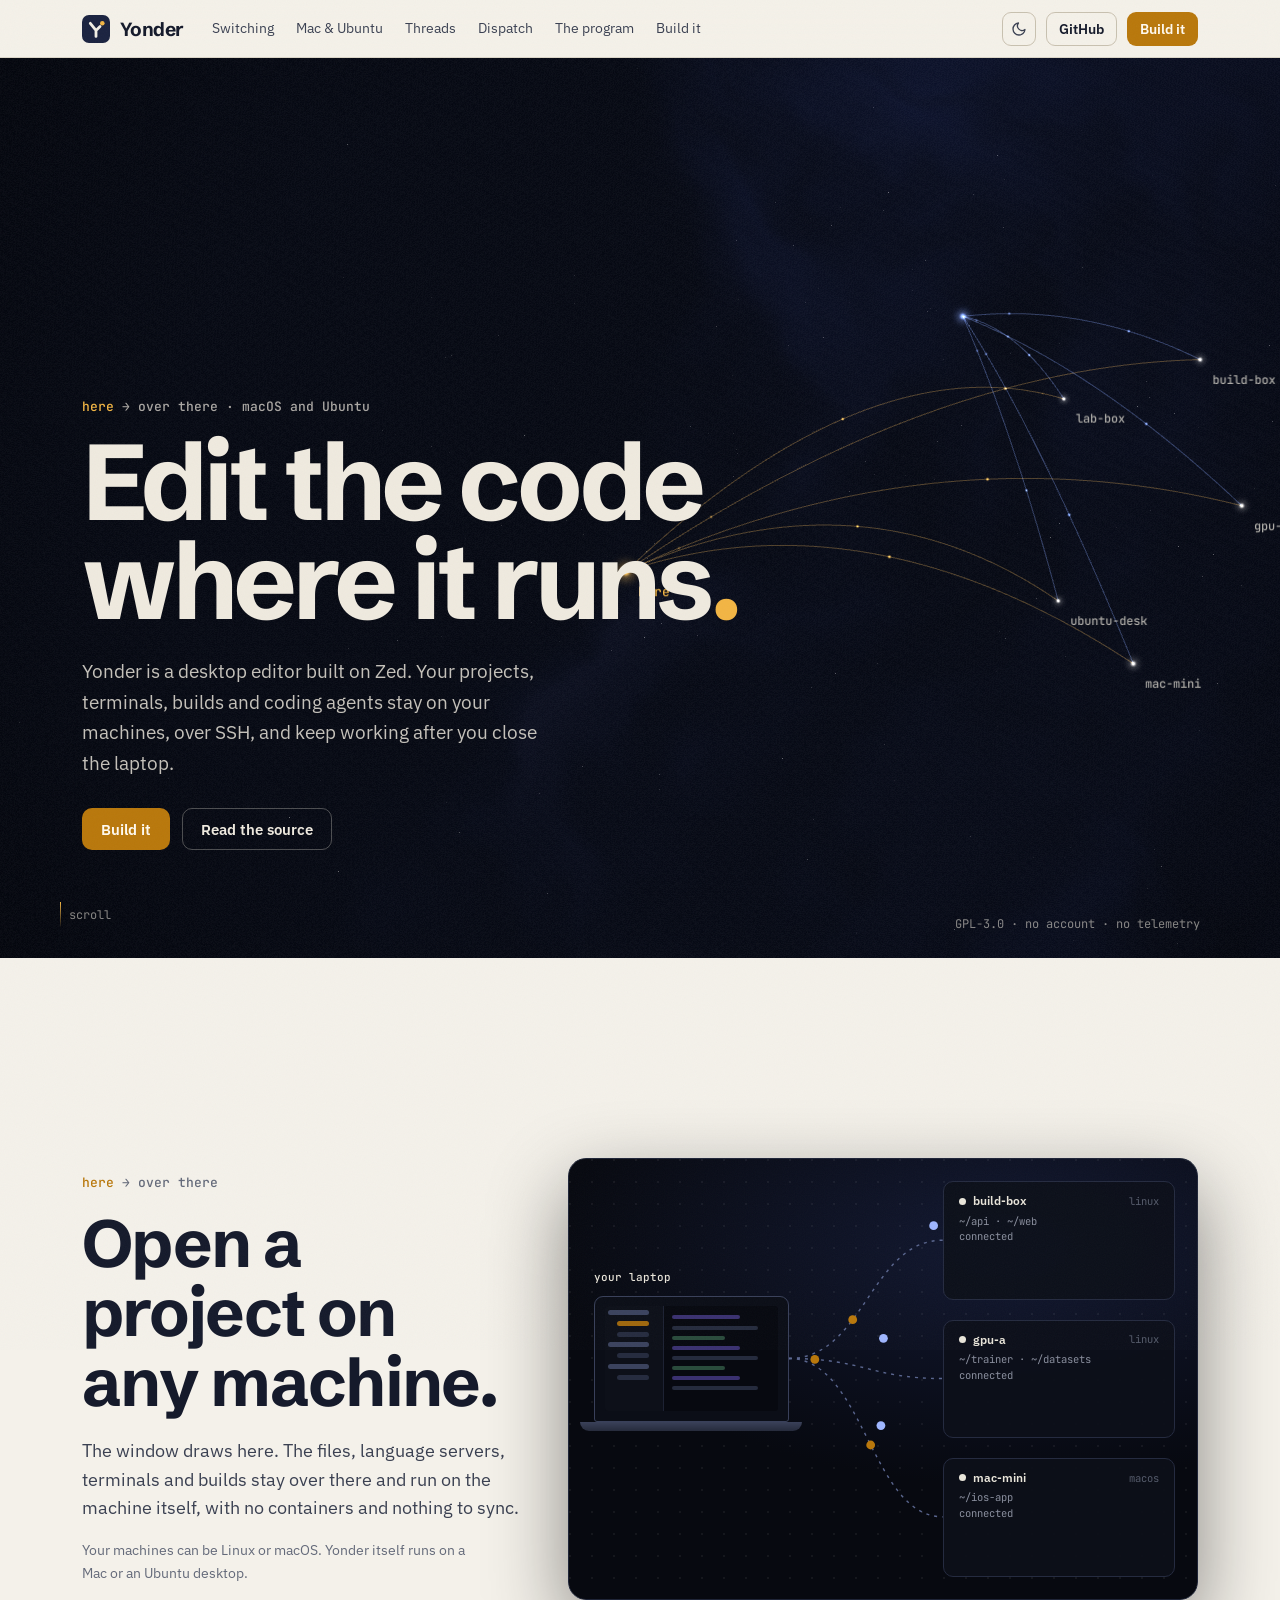
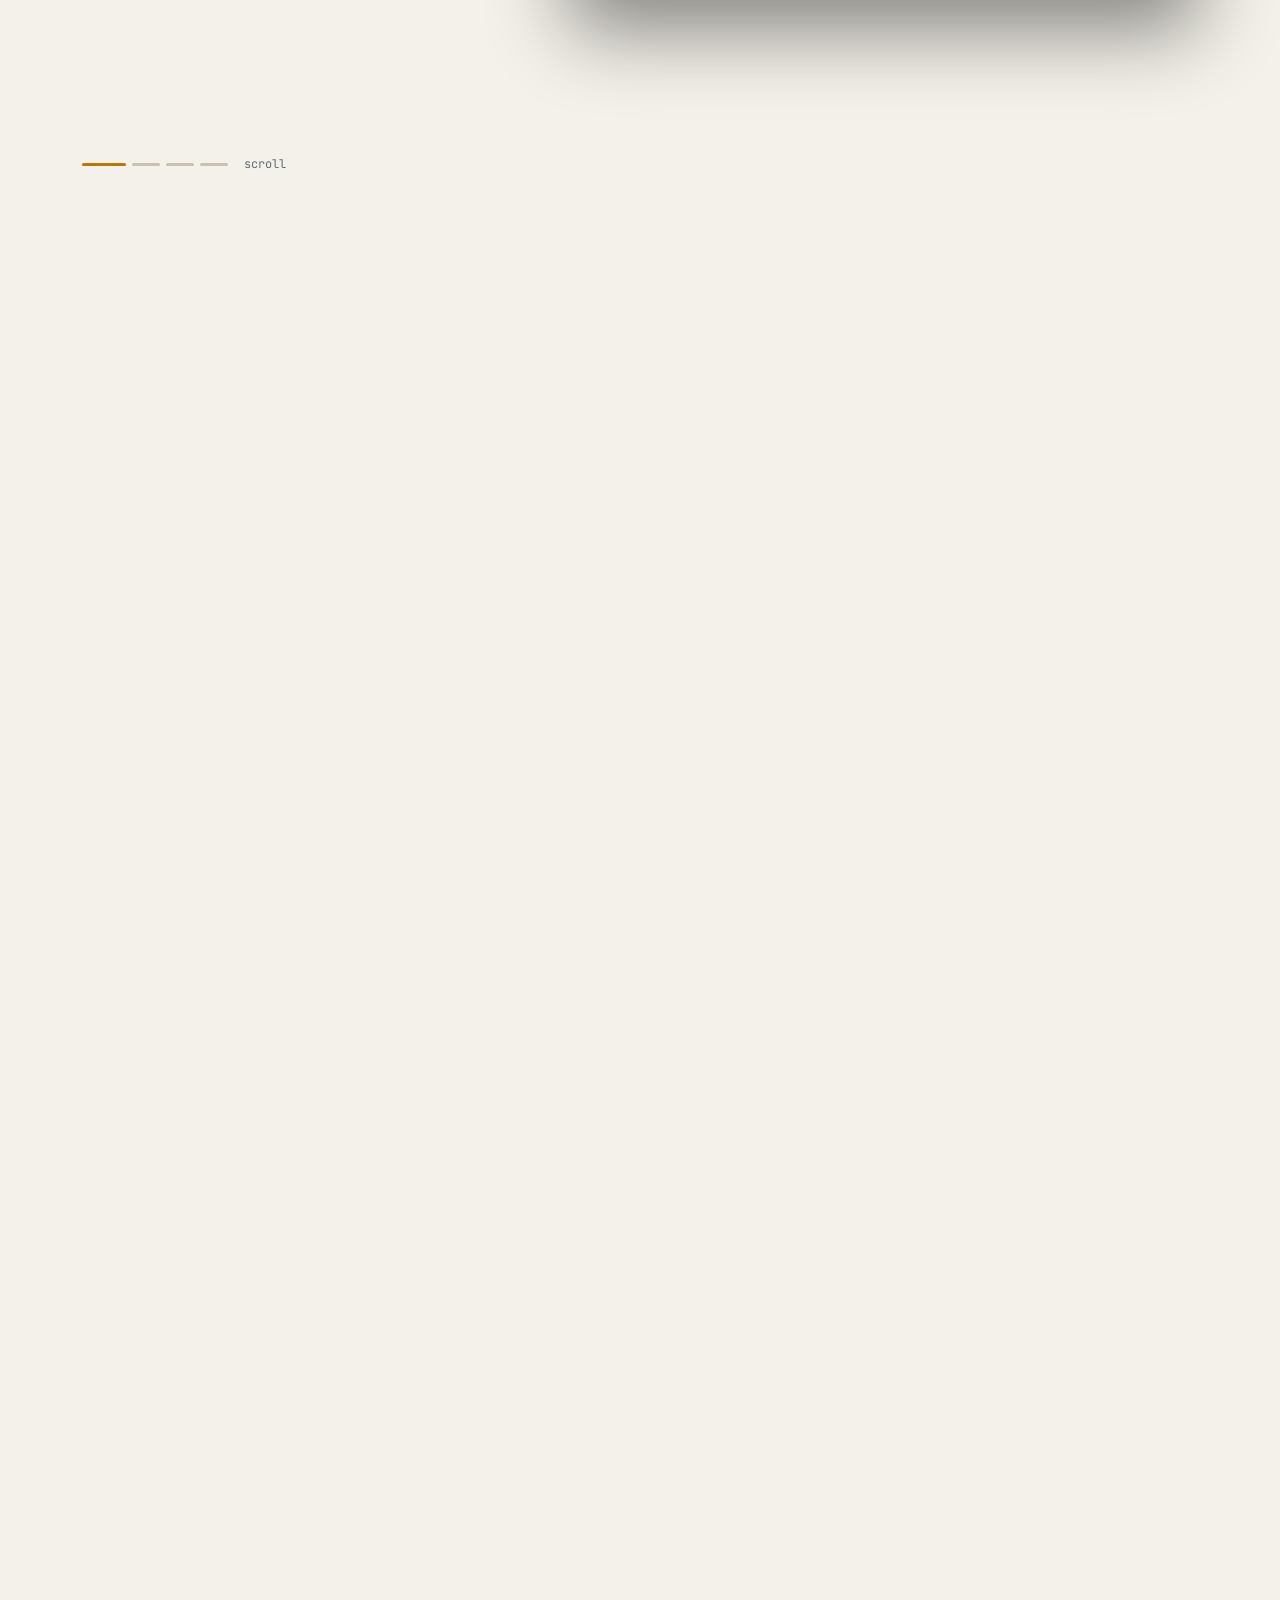
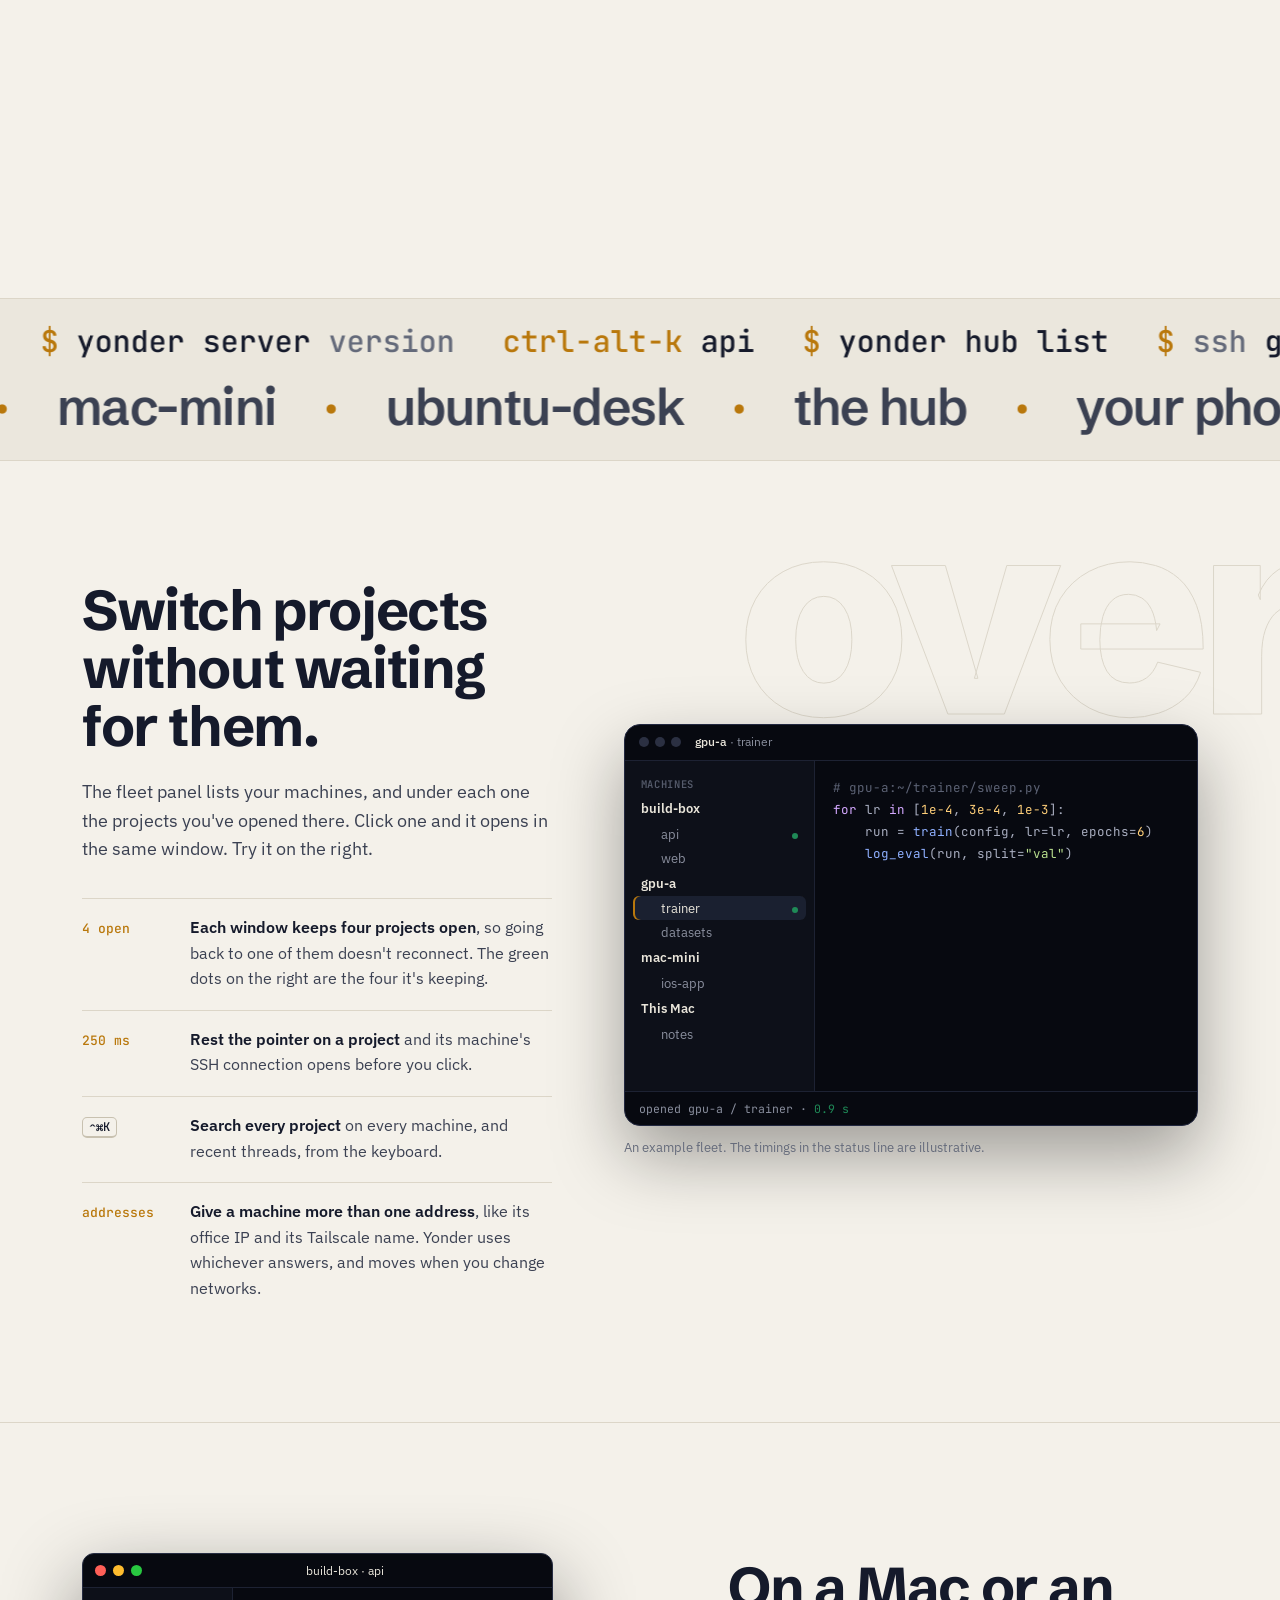
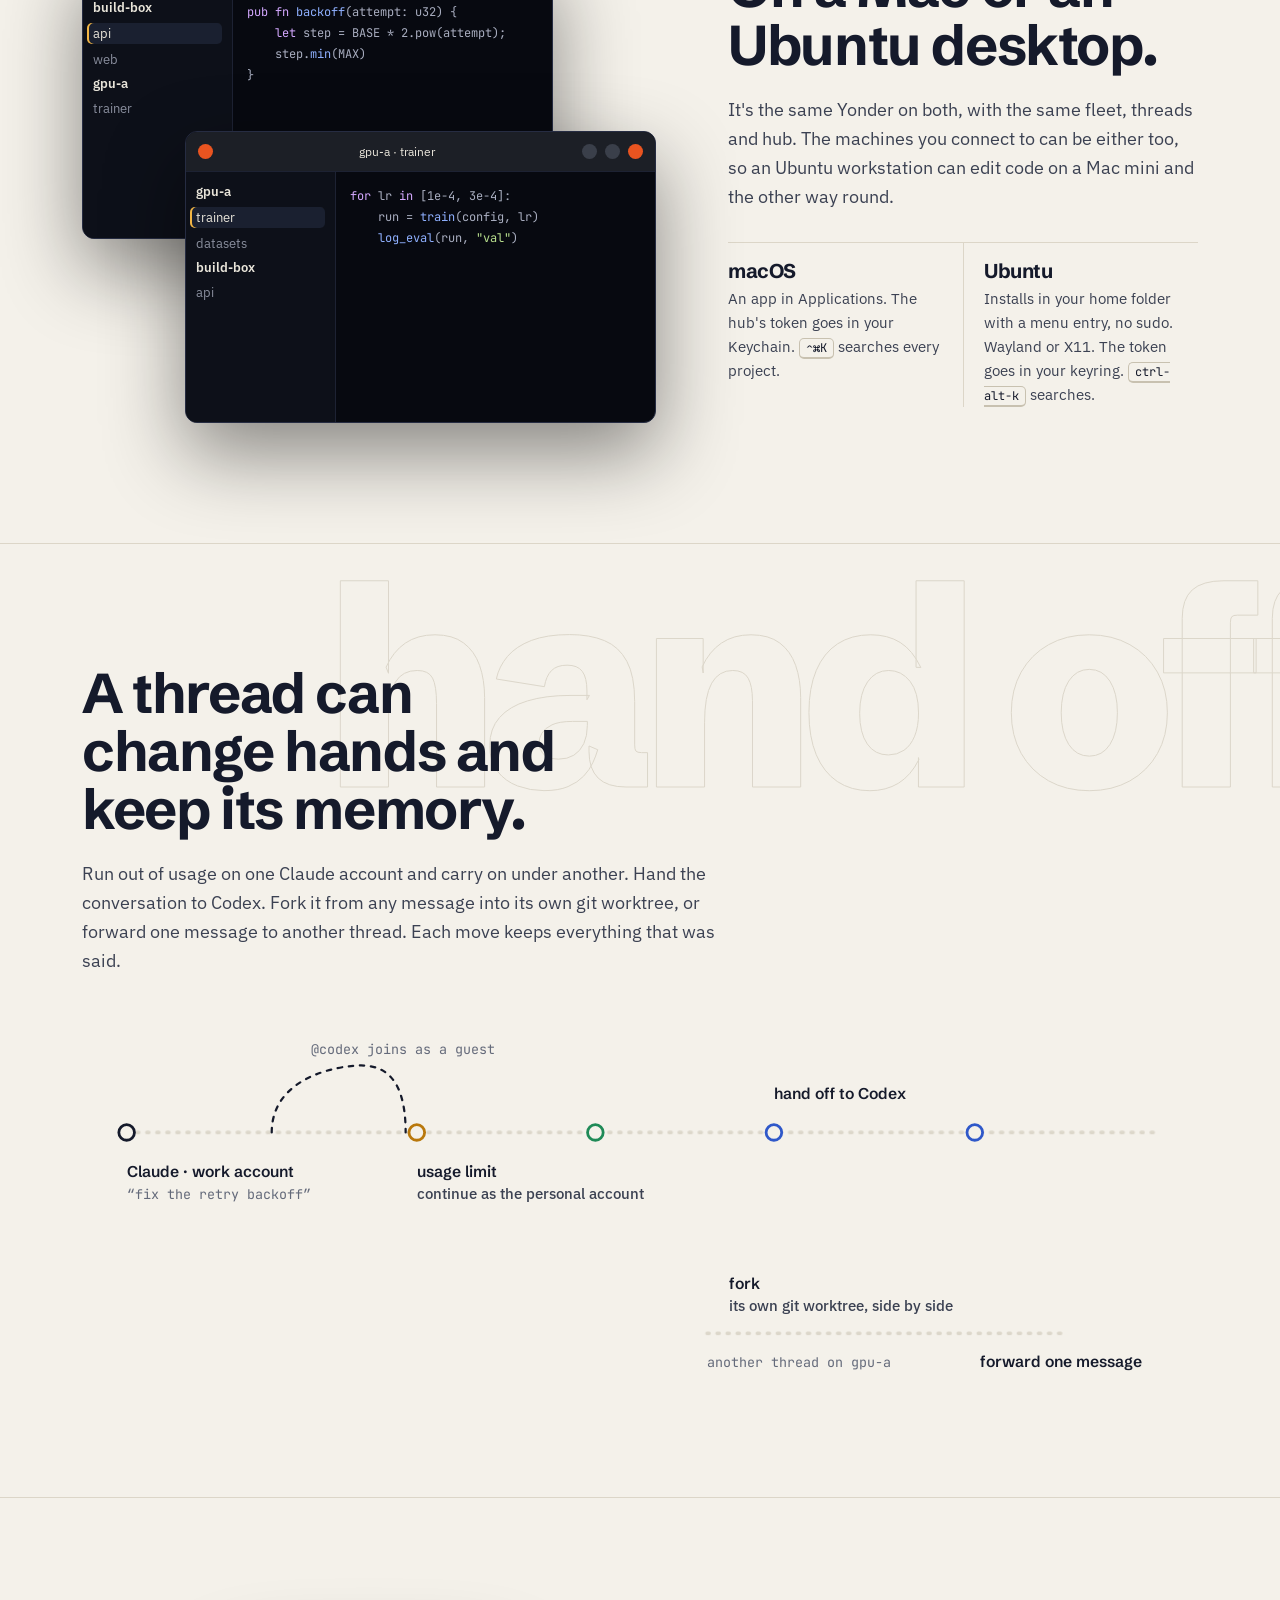
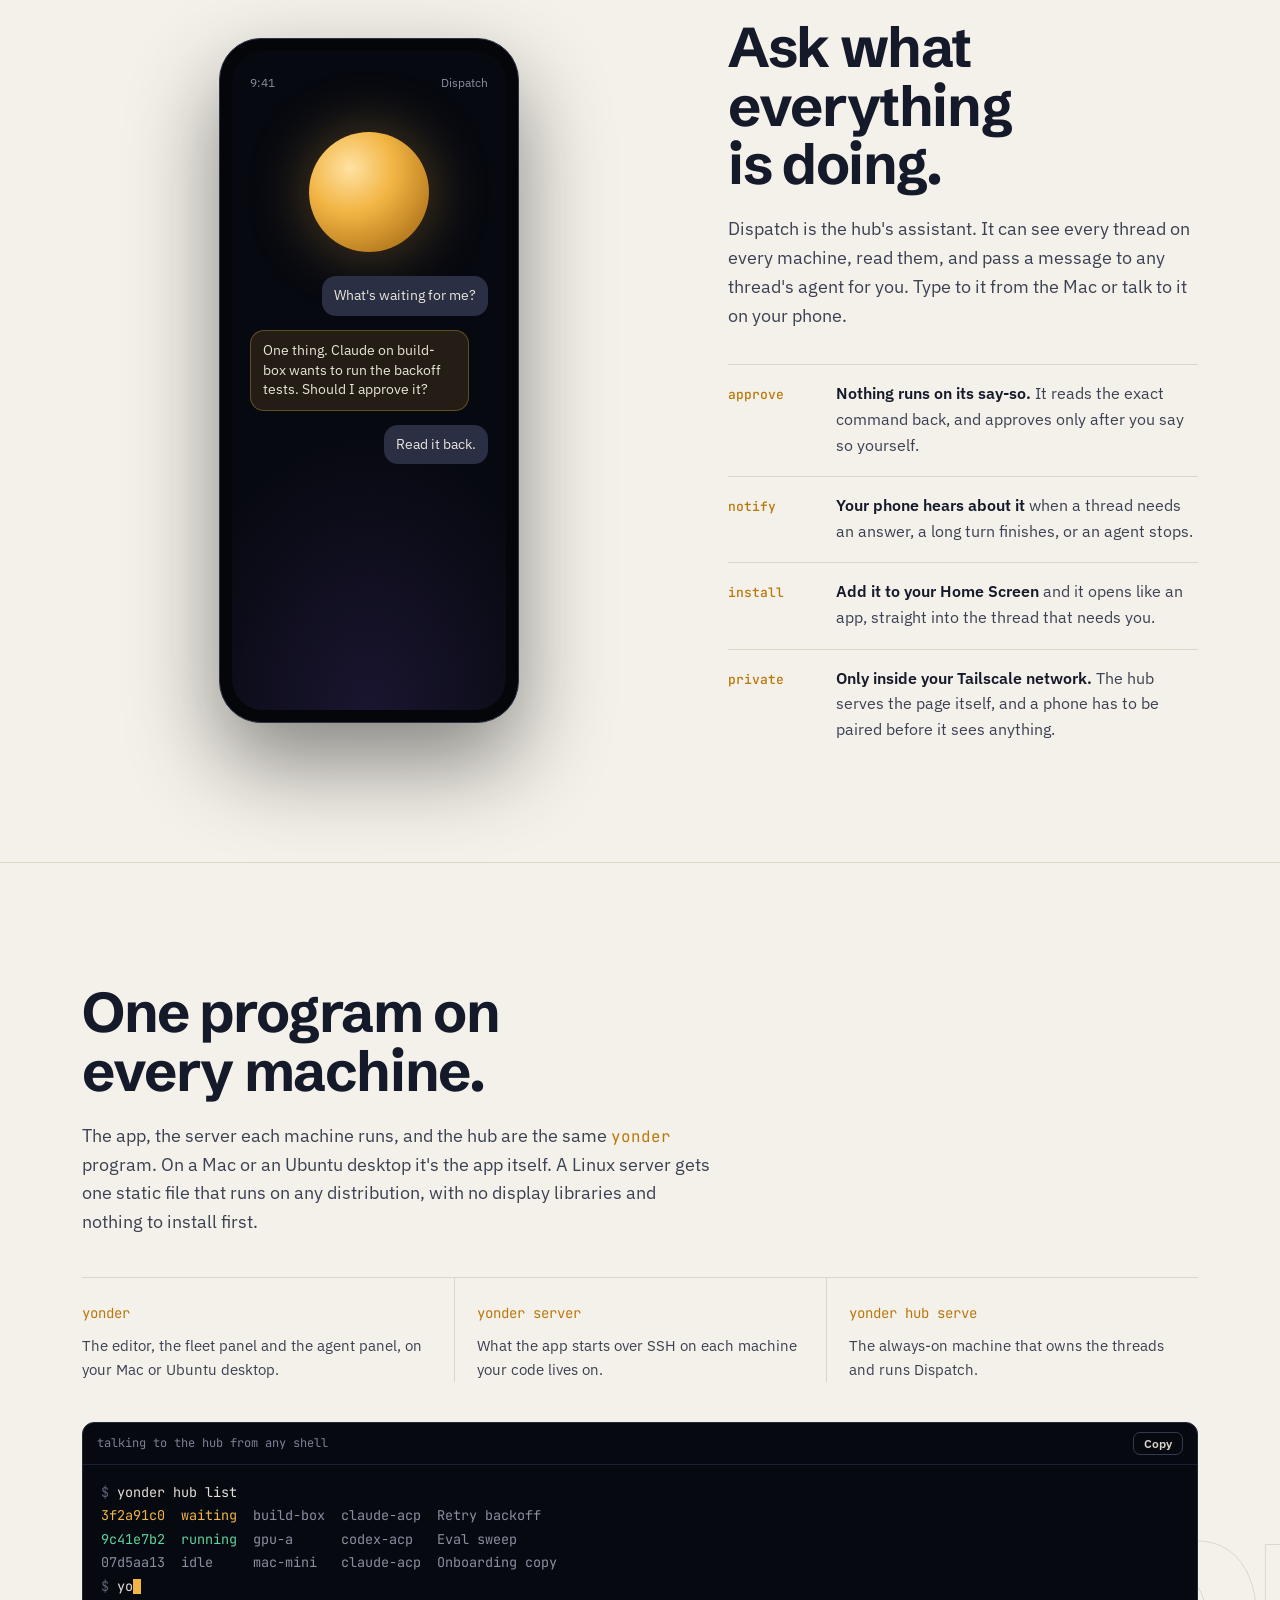
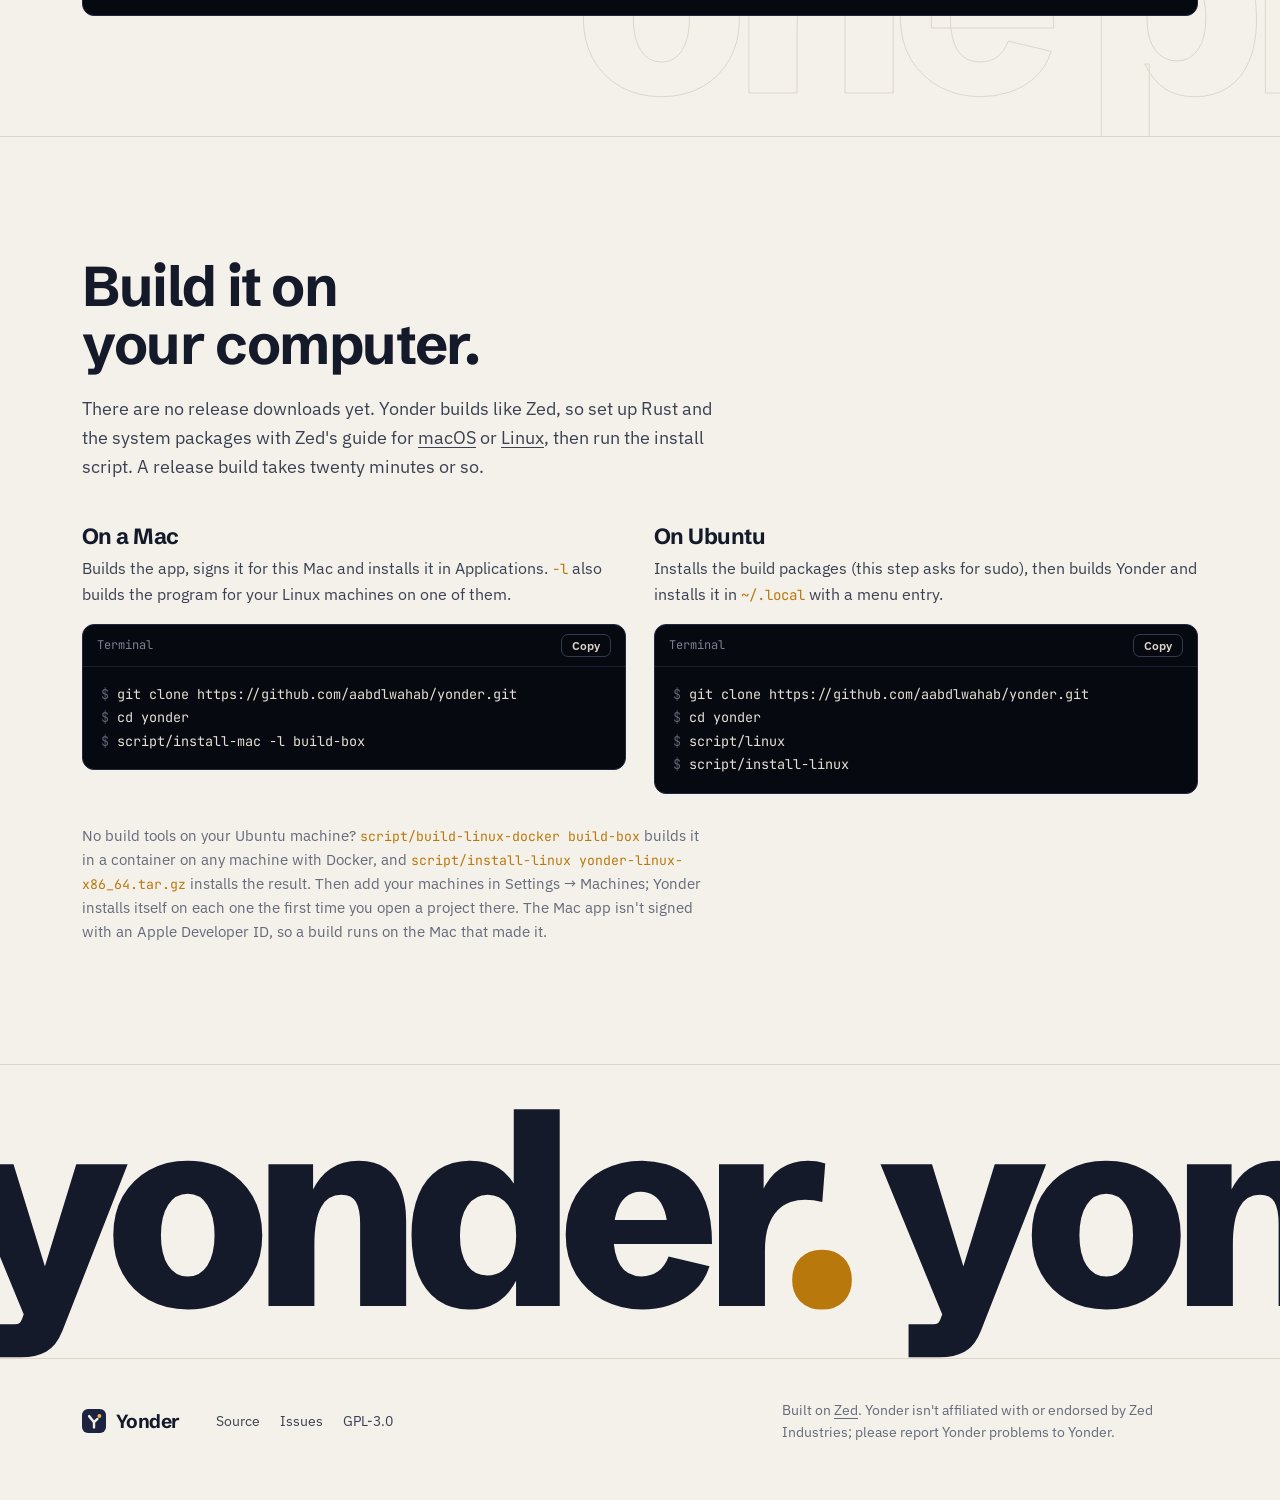
==== commit b3ab6d0a: "Rework the website: WebGL hero, parallax, Mac and Ubuntu - A WebGL hero (assets/sky.js, hand-written" ====
--- a/site/index.html
+++ b/site/index.html
@@ -6,7 +6,7 @@
     <title>Yonder</title>
     <meta
       name="description"
-      content="Yonder is a native editor built on Zed. Projects, terminals and coding agents run on your machines over SSH, keep running with the laptop shut, and ask your phone before they run anything."
+      content="Yonder is a native editor for macOS and Ubuntu, built on Zed. Projects, terminals and coding agents run on your machines over SSH, keep running with the laptop shut, and ask your phone before they run anything."
     />
     <meta property="og:title" content="Yonder" />
     <meta property="og:description" content="Edit the code where it runs. A native editor for code on other machines, built on Zed." />
@@ -45,6 +45,7 @@
         </a>
         <nav class="nav" aria-label="Sections">
           <a href="#switching">Switching</a>
+          <a href="#desktops">Mac &amp; Ubuntu</a>
           <a href="#threads">Threads</a>
           <a href="#dispatch">Dispatch</a>
           <a href="#program">The program</a>
@@ -63,6 +64,29 @@
     </header>
 
     <main id="top">
+      <!-- The hero: your machines as a constellation, drawn with WebGL by
+           assets/sky.js. Without WebGL the CSS background stays. -->
+      <section class="hero" id="hero">
+        <canvas id="sky" aria-hidden="true"></canvas>
+        <div class="sky-labels" id="sky-labels" aria-hidden="true"></div>
+        <div class="wrap hero-in">
+          <p class="hero-kicker"><b>here</b> → over there · macOS and Ubuntu</p>
+          <h1>Edit the code where it runs<span class="y">.</span></h1>
+          <p class="hero-sub">
+            Yonder is a desktop editor built on Zed. Your projects, terminals, builds and coding
+            agents stay on your machines, over SSH, and keep working after you close the laptop.
+          </p>
+          <div class="ctas">
+            <a class="btn btn-amber" href="#build">Build it</a>
+            <a class="btn btn-line" href="https://github.com/aabdlwahab/yonder">Read the source</a>
+          </div>
+          <div class="hero-foot">
+            <span class="cue"><i></i>scroll</span>
+            <span class="plat">GPL-3.0 · no account · no telemetry</span>
+          </div>
+        </div>
+      </section>
+
       <!-- The story. The stage stays put while the page scrolls past it, and
            each quarter of the scroll is one beat: connect, agents, lid shut,
            phone. The scene is decorative; the words beside it carry the story. -->
@@ -71,17 +95,12 @@
           <div class="story-copy">
             <article class="beat on" data-beat="1">
               <p class="step-label"><b>here</b> → over there</p>
-              <h1>Edit the code where it runs<span class="y">.</span></h1>
+              <h2>Open a project on any machine.</h2>
               <p class="lead">
-                Yonder is a native editor for the Mac, built on Zed. The window is on your laptop.
-                Projects, language servers, terminals and builds stay on your Linux and macOS
-                machines and run there over SSH, with no containers and nothing to sync.
+                The window draws here. The files, language servers, terminals and builds stay over
+                there and run on the machine itself, with no containers and nothing to sync.
               </p>
-              <div class="ctas">
-                <a class="btn btn-amber" href="#build">Build it</a>
-                <a class="btn btn-line" href="https://github.com/aabdlwahab/yonder">Read the source</a>
-              </div>
-              <p class="small">Open source under GPL-3.0. No account, no telemetry, and no Yonder servers in between.</p>
+              <p class="small">Your machines can be Linux or macOS. Yonder itself runs on a Mac or an Ubuntu desktop.</p>
             </article>
             <article class="beat" data-beat="2">
               <p class="step-label">agents · <b>on each machine</b></p>
@@ -180,8 +199,21 @@
         </div>
       </section>
 
+      <!-- Two rows that move with the scroll, in opposite directions. -->
+      <div class="ticker" aria-hidden="true">
+        <div class="ticker-row" data-speed="-0.45">
+          <span><i>$</i> <b>yonder hub list</b></span><span><i>$</i> ssh <b>gpu-a</b></span><span><i>$</i> <b>cargo test</b> -p jobs backoff</span><span><i>$</i> <b>yonder hub follow</b> 9c41e7b2</span><span><i>⌃⌘K</i> <b>trainer</b></span><span><i>$</i> git worktree add ../fork-1</span><span><i>$</i> <b>yonder server</b> version</span><span><i>ctrl-alt-k</i> <b>api</b></span>
+          <span><i>$</i> <b>yonder hub list</b></span><span><i>$</i> ssh <b>gpu-a</b></span><span><i>$</i> <b>cargo test</b> -p jobs backoff</span><span><i>$</i> <b>yonder hub follow</b> 9c41e7b2</span><span><i>⌃⌘K</i> <b>trainer</b></span><span><i>$</i> git worktree add ../fork-1</span><span><i>$</i> <b>yonder server</b> version</span><span><i>ctrl-alt-k</i> <b>api</b></span>
+        </div>
+        <div class="ticker-row slow" data-speed="0.3">
+          <span>build-box</span><span>gpu-a</span><span>mac-mini</span><span>ubuntu-desk</span><span>the hub</span><span>your phone</span>
+          <span>build-box</span><span>gpu-a</span><span>mac-mini</span><span>ubuntu-desk</span><span>the hub</span><span>your phone</span>
+        </div>
+      </div>
+
       <!-- ========================= SWITCHING ========================= -->
       <section class="sec" id="switching">
+        <span class="ghost" data-drift="-0.35" style="top: 40px; left: 30%;" aria-hidden="true">over there</span>
         <div class="wrap split">
           <div>
             <h2 class="rv">Switch projects without waiting for them.</h2>
@@ -251,8 +283,48 @@
         </div>
       </section>
 
+      <!-- ========================= MAC AND UBUNTU ========================= -->
+      <section class="sec" id="desktops">
+        <div class="wrap split flip">
+          <div class="desks rv" id="desks" aria-hidden="true">
+            <div class="desk mac">
+              <div class="desk-bar"><span class="lights"><i></i><i></i><i></i></span><span class="desk-title">build-box · api</span></div>
+              <div class="desk-body">
+                <div class="desk-side"><b>build-box</b><span class="sel">api</span><span>web</span><b>gpu-a</b><span>trainer</span></div>
+<div class="desk-code"><span class="kw">pub fn</span> <span class="fn">backoff</span>(attempt: u32) {
+    <span class="kw">let</span> step = BASE * 2.pow(attempt);
+    step.<span class="fn">min</span>(MAX)
+}</div>
+              </div>
+            </div>
+            <div class="desk ubu">
+              <div class="desk-bar"><span class="gnome"><i></i></span><span class="desk-title">gpu-a · trainer</span><span class="gnome"><i></i><i></i><i></i></span></div>
+              <div class="desk-body">
+                <div class="desk-side"><b>gpu-a</b><span class="sel">trainer</span><span>datasets</span><b>build-box</b><span>api</span></div>
+<div class="desk-code"><span class="kw">for</span> lr <span class="kw">in</span> [1e-4, 3e-4]:
+    run = <span class="fn">train</span>(config, lr)
+    <span class="fn">log_eval</span>(run, <span class="st">"val"</span>)</div>
+              </div>
+            </div>
+          </div>
+          <div>
+            <h2 class="rv">On a Mac or an Ubuntu desktop.</h2>
+            <p class="lead rv d1">
+              It's the same Yonder on both, with the same fleet, threads and hub. The machines you
+              connect to can be either too, so an Ubuntu workstation can edit code on a Mac mini
+              and the other way round.
+            </p>
+            <div class="plats">
+              <div class="plat rv d1"><h3>macOS</h3><p>An app in Applications. The hub's token goes in your Keychain. <kbd>⌃⌘K</kbd> searches every project.</p></div>
+              <div class="plat rv d2"><h3>Ubuntu</h3><p>Installs in your home folder with a menu entry, no sudo. Wayland or X11. The token goes in your keyring. <kbd>ctrl-alt-k</kbd> searches.</p></div>
+            </div>
+          </div>
+        </div>
+      </section>
+
       <!-- ========================= THREADS ========================= -->
       <section class="sec" id="threads">
+        <span class="ghost" data-drift="0.3" style="top: 30px; right: -10%;" aria-hidden="true">hand off</span>
         <div class="wrap">
           <h2 class="rv">A thread can change hands and keep its memory.</h2>
           <p class="lead rv d1">
@@ -326,15 +398,17 @@
 
       <!-- ========================= THE PROGRAM ========================= -->
       <section class="sec" id="program">
+        <span class="ghost" data-drift="-0.3" style="bottom: 30px; left: 20%;" aria-hidden="true">one program</span>
         <div class="wrap">
           <h2 class="rv">One program on every machine.</h2>
           <p class="lead rv d1">
             The app, the server each machine runs, and the hub are the same <code>yonder</code>
-            program. On a Mac it's the app itself. A Linux server gets one static file that runs
-            on any distribution, with no display libraries and nothing to install first.
+            program. On a Mac or an Ubuntu desktop it's the app itself. A Linux server gets one
+            static file that runs on any distribution, with no display libraries and nothing to
+            install first.
           </p>
           <div class="jobs">
-            <div class="job rv d1"><code>Yonder.app</code><p>The editor, the fleet panel and the agent panel, on your Mac.</p></div>
+            <div class="job rv d1"><code>yonder</code><p>The editor, the fleet panel and the agent panel, on your Mac or Ubuntu desktop.</p></div>
             <div class="job rv d2"><code>yonder server</code><p>What the app starts over SSH on each machine your code lives on.</p></div>
             <div class="job rv d3"><code>yonder hub serve</code><p>The always-on machine that owns the threads and runs Dispatch.</p></div>
           </div>
@@ -352,39 +426,49 @@
       <!-- ========================= BUILD IT ========================= -->
       <section class="sec" id="build">
         <div class="wrap">
-          <h2 class="rv">Build it on your Mac.</h2>
+          <h2 class="rv">Build it on your computer.</h2>
           <p class="lead rv d1">
-            There are no release downloads yet. Yonder builds like Zed: set up the toolchain with
-            Zed's <a href="https://github.com/aabdlwahab/yonder/blob/main/docs/src/development/macos.md">macOS guide</a>,
-            then run the install script. The release build takes about twenty minutes.
+            There are no release downloads yet. Yonder builds like Zed, so set up Rust and the
+            system packages with Zed's guide for
+            <a href="https://github.com/aabdlwahab/yonder/blob/main/docs/src/development/macos.md">macOS</a> or
+            <a href="https://github.com/aabdlwahab/yonder/blob/main/docs/src/development/linux.md">Linux</a>,
+            then run the install script. A release build takes twenty minutes or so.
           </p>
           <div class="get">
             <div class="rv d1">
-              <h3>The app</h3>
-              <p>Builds Yonder, signs it for this Mac and installs it in Applications.</p>
+              <h3>On a Mac</h3>
+              <p>Builds the app, signs it for this Mac and installs it in Applications. <code>-l</code> also builds the program for your Linux machines on one of them.</p>
               <div class="term">
-                <div class="term-h"><span>on your Mac</span><button class="copy" type="button" data-copy="get-mac">Copy</button></div>
+                <div class="term-h"><span>Terminal</span><button class="copy" type="button" data-copy="get-mac">Copy</button></div>
 <pre id="get-mac"><span class="p">$ </span>git clone https://github.com/aabdlwahab/yonder.git
 <span class="p">$ </span>cd yonder
-<span class="p">$ </span>script/install-mac</pre>
+<span class="p">$ </span>script/install-mac -l build-box</pre>
               </div>
             </div>
             <div class="rv d2">
-              <h3>With the program for Linux machines</h3>
-              <p><code>-l</code> builds the static Linux program on one of your machines over SSH and puts it inside the app.</p>
+              <h3>On Ubuntu</h3>
+              <p>Installs the build packages (this step asks for sudo), then builds Yonder and installs it in <code>~/.local</code> with a menu entry.</p>
               <div class="term">
-                <div class="term-h"><span>on your Mac</span><button class="copy" type="button" data-copy="get-linux">Copy</button></div>
-<pre id="get-linux"><span class="p">$ </span>script/install-mac -l build-box</pre>
+                <div class="term-h"><span>Terminal</span><button class="copy" type="button" data-copy="get-linux">Copy</button></div>
+<pre id="get-linux"><span class="p">$ </span>git clone https://github.com/aabdlwahab/yonder.git
+<span class="p">$ </span>cd yonder
+<span class="p">$ </span>script/linux
+<span class="p">$ </span>script/install-linux</pre>
               </div>
             </div>
           </div>
           <p class="after rv d1">
-            Then add your machines in Settings → Machines. Yonder installs itself on each one the
-            first time you open a project there. It isn't signed with an Apple Developer ID, so a
+            No build tools on your Ubuntu machine? <code>script/build-linux-docker build-box</code>
+            builds it in a container on any machine with Docker, and
+            <code>script/install-linux yonder-linux-x86_64.tar.gz</code> installs the result. Then add
+            your machines in Settings → Machines; Yonder installs itself on each one the first time
+            you open a project there. The Mac app isn't signed with an Apple Developer ID, so a
             build runs on the Mac that made it.
           </p>
         </div>
       </section>
+
+      <div class="foot-word" aria-hidden="true"><span data-drift="-0.25">yonder<i>.</i> yonder<i>.</i></span></div>
     </main>
 
     <footer class="foot">
@@ -406,6 +490,7 @@
       </div>
     </footer>
 
+    <script src="assets/sky.js"></script>
     <script src="assets/site.js"></script>
   </body>
 </html>
--- a/site/assets/site.css
+++ b/site/assets/site.css
@@ -379,3 +379,90 @@
   .js .rv { opacity: 1; transform: none; }
   .say { opacity: 1; transform: none; }
 }
+
+/* ================= hero: the WebGL constellation ================= */
+.hero { position: relative; height: 100vh; min-height: 620px; overflow: hidden; background: radial-gradient(90% 80% at 30% 75%, #1b1f3a 0%, #0a0d16 60%); color: #efeadf; }
+[data-theme="light"] .hero { color: #efeadf; }
+#sky { position: absolute; inset: 0; width: 100%; height: 100%; display: block; }
+.sky-labels { position: absolute; inset: 0; pointer-events: none; }
+.sky-label { position: absolute; left: 0; top: 0; font: 500 12px var(--mono); color: rgba(239, 234, 223, 0.72); white-space: nowrap; margin: 12px 0 0 12px; will-change: transform; }
+.sky-label.here { color: #f2b544; font-size: 13px; }
+.sky-label.hub { color: #9fb6ff; }
+.no-webgl .sky-labels { display: none; }
+.hero-in { position: relative; height: 100%; display: flex; flex-direction: column; justify-content: flex-end; padding-bottom: 12vh; pointer-events: none; }
+.hero-in > * { pointer-events: auto; }
+.hero-kicker { font: 500 13px var(--mono); color: rgba(239, 234, 223, 0.7); margin-bottom: 18px; }
+.hero-kicker b { color: #f2b544; font-weight: 500; }
+.hero h1 { font-size: clamp(48px, 8.4vw, 124px); line-height: 0.92; letter-spacing: -0.045em; max-width: 11ch; transform: translateY(calc(var(--hero-drop, 0) * -60px)); }
+.hero h1 .y { color: #f2b544; }
+.hero-sub { margin-top: 26px; max-width: 44ch; font-size: 19px; color: rgba(239, 234, 223, 0.82); transform: translateY(calc(var(--hero-drop, 0) * -30px)); }
+.hero .ctas { display: flex; flex-wrap: wrap; gap: 12px; margin-top: 30px; }
+.hero .btn-line { color: #efeadf; border-color: rgba(239, 234, 223, 0.3); }
+.hero-foot { position: absolute; left: 0; right: 0; bottom: 26px; display: flex; justify-content: space-between; font: 12px var(--mono); color: rgba(239, 234, 223, 0.55); }
+.hero-foot .cue { display: inline-flex; gap: 8px; align-items: center; }
+.hero-foot .cue i { width: 1px; height: 26px; background: linear-gradient(#f2b544, transparent); animation: cue 2.2s var(--ease) infinite; transform-origin: top; }
+@keyframes cue { 0% { transform: scaleY(0); } 50% { transform: scaleY(1); } 100% { transform: scaleY(1); opacity: 0; } }
+@media (max-width: 700px) { .hero-in { padding-bottom: 14vh; } .hero-sub { font-size: 16px; } .hero-foot .plat { display: none; } }
+
+/* grain over the whole page, so flat colours don't look flat */
+body::after { content: ""; position: fixed; inset: -50%; z-index: 40; pointer-events: none; opacity: 0.05; background-image: url("data:image/svg+xml;utf8,<svg xmlns='http://www.w3.org/2000/svg' width='160' height='160'><filter id='n'><feTurbulence type='fractalNoise' baseFrequency='.9' numOctaves='3' stitchTiles='stitch'/></filter><rect width='100%' height='100%' filter='url(%23n)' opacity='.9'/></svg>"); }
+[data-theme="light"] body::after { opacity: 0.035; }
+
+/* ================= ticker: commands moving with the scroll ================= */
+.ticker { border-block: 1px solid var(--line); padding-block: 22px; overflow: hidden; display: grid; gap: 14px; background: var(--bg2); }
+.ticker-row { display: flex; gap: 48px; white-space: nowrap; width: max-content; will-change: transform; font: 500 clamp(18px, 2.4vw, 30px) var(--mono); color: var(--muted); }
+.ticker-row span b { color: var(--fg); font-weight: 500; }
+.ticker-row span i { font-style: normal; color: var(--amber); }
+.ticker-row.slow { font: 600 clamp(26px, 4vw, 52px) var(--display); letter-spacing: -0.03em; color: var(--fg2); }
+.ticker-row.slow span::after { content: "·"; margin-left: 48px; color: var(--amber); }
+
+/* ================= giant words that drift behind sections ================= */
+.sec { overflow: hidden; }
+.ghost { position: absolute; z-index: 0; pointer-events: none; user-select: none; white-space: nowrap; font: 800 clamp(120px, 22vw, 340px) var(--display); letter-spacing: -0.06em; line-height: 0.8; color: transparent; -webkit-text-stroke: 1px var(--line2); opacity: 0.55; will-change: transform; transform: translateX(calc(var(--drift, 0) * 1px)); }
+.sec > .wrap { position: relative; z-index: 1; }
+
+/* ================= on a Mac or on Ubuntu ================= */
+.desks { position: relative; height: 470px; margin-top: 10px; }
+.desk { position: absolute; width: min(560px, 82%); border-radius: 12px; overflow: hidden; background: var(--s-bg); color: var(--s-fg); border: 1px solid #262c42; box-shadow: 0 30px 80px rgba(0, 0, 0, 0.45); font: 12.5px/1.5 var(--sans); will-change: transform; }
+.desk.mac { left: 0; top: 0; transform: translate3d(calc(var(--split, 0) * -40px), calc(var(--split, 0) * -18px), 0) rotate(calc(var(--split, 0) * -1.5deg)); }
+.desk.ubu { right: 0; bottom: 0; transform: translate3d(calc(var(--split, 0) * 40px), calc(var(--split, 0) * 22px), 0) rotate(calc(var(--split, 0) * 1.5deg)); }
+.desk-bar { height: 34px; display: flex; align-items: center; gap: 8px; padding: 0 12px; border-bottom: 1px solid var(--s-line); color: var(--s-muted); font-size: 12px; }
+.desk.mac .lights { display: flex; gap: 7px; }
+.desk.mac .lights i { width: 11px; height: 11px; border-radius: 50%; }
+.desk.mac .lights i:nth-child(1) { background: #ff5f57; } .desk.mac .lights i:nth-child(2) { background: #febc2e; } .desk.mac .lights i:nth-child(3) { background: #28c840; }
+.desk.ubu .desk-bar { background: #1c1f26; justify-content: space-between; height: 40px; }
+.desk.ubu .gnome { display: flex; gap: 8px; }
+.desk.ubu .gnome i { width: 15px; height: 15px; border-radius: 50%; background: #3a3f4a; display: grid; place-items: center; }
+.desk.ubu .gnome i:last-child { background: #e95420; }
+.desk-title { flex: 1; text-align: center; color: var(--s-fg); }
+.desk-body { display: grid; grid-template-columns: 150px minmax(0, 1fr); height: 250px; }
+.desk-side { background: var(--s-panel); border-right: 1px solid var(--s-line); padding: 10px; display: grid; gap: 6px; align-content: start; color: var(--s-muted); }
+.desk-side b { color: var(--s-fg); font-weight: 600; }
+.desk-side .sel { color: var(--s-fg); background: #1a2030; border-radius: 5px; padding: 1px 6px; margin-left: -6px; box-shadow: inset 2px 0 0 #f2b544; }
+.desk-code { padding: 14px; font: 12px/1.75 var(--mono); color: #a9aec0; white-space: pre; overflow: hidden; }
+.desk-code .kw { color: #d4a8ff; } .desk-code .fn { color: #8fb0ff; } .desk-code .st { color: #b9e08e; }
+.desk-key { position: absolute; font: 500 12px var(--mono); color: var(--muted); }
+.desk-key b { color: var(--fg); font-weight: 500; }
+.plats { margin-top: 30px; display: grid; grid-template-columns: repeat(2, minmax(0, 1fr)); gap: 0; border-top: 1px solid var(--line); }
+.plat { padding: 18px 20px 0 0; }
+.plat + .plat { padding-left: 20px; border-left: 1px solid var(--line); }
+.plat h3 { font-size: 20px; }
+.plat p { margin-top: 6px; color: var(--fg2); font-size: 15px; }
+@media (max-width: 900px) { .desks { height: 420px; } .desk-body { grid-template-columns: 110px minmax(0, 1fr); height: 210px; } }
+@media (max-width: 600px) { .plats { grid-template-columns: minmax(0, 1fr); } .plat + .plat { padding-left: 0; border-left: 0; border-top: 1px solid var(--line); } .desks { height: 360px; } .desk-code { font-size: 10.5px; } }
+
+/* ================= the story scene leans with the pointer ================= */
+.scene .mach, .scene .hub, .scene .laptop, .scene .phone { translate: calc(var(--lx, 0) * var(--depth, 0) * 1px) calc(var(--ly, 0) * var(--depth, 0) * 1px); }
+.scene .laptop { --depth: 14; } .scene .phone { --depth: 18; } .scene .hub { --depth: -8; }
+.scene .m1 { --depth: -12; } .scene .m2 { --depth: -6; } .scene .m3 { --depth: -10; }
+.stage-visual { perspective: 1400px; }
+.scene { transform: rotateY(calc(var(--lx, 0) * -3deg)) rotateX(calc(var(--ly, 0) * 3deg)); transition: transform 0.4s var(--ease); }
+
+/* ================= footer word ================= */
+.foot-word { overflow: hidden; border-top: 1px solid var(--line); padding-top: 40px; }
+.foot-word span { display: block; padding-bottom: 0.16em; font: 800 clamp(90px, 21vw, 330px) var(--display); letter-spacing: -0.07em; line-height: 0.78; color: var(--fg); white-space: nowrap; transform: translateX(calc(var(--drift, 0) * 1px)); will-change: transform; }
+.foot-word span i { font-style: normal; color: var(--amber); }
+
+@media (prefers-reduced-motion: reduce) {
+  .ghost, .foot-word span, .ticker-row, .desk, .scene, .hero h1, .hero-sub { transform: none !important; translate: none !important; }
+}
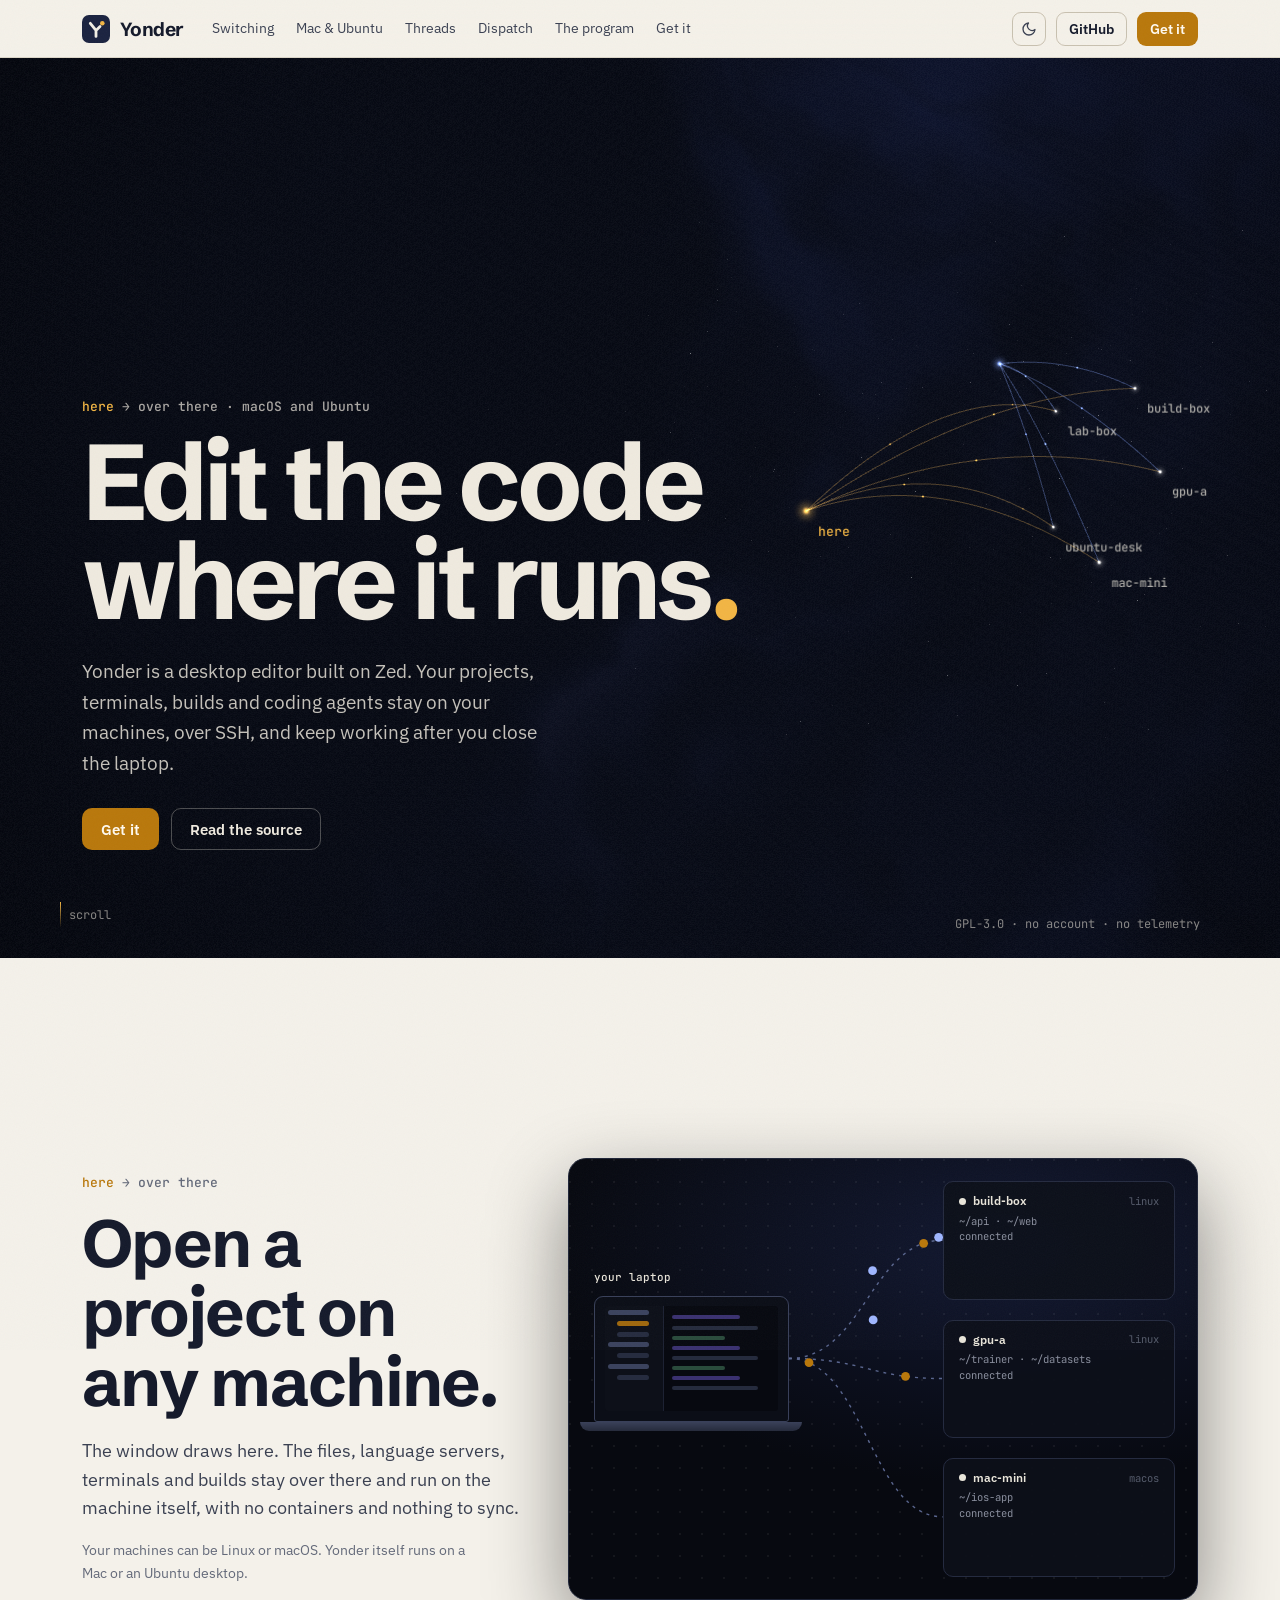
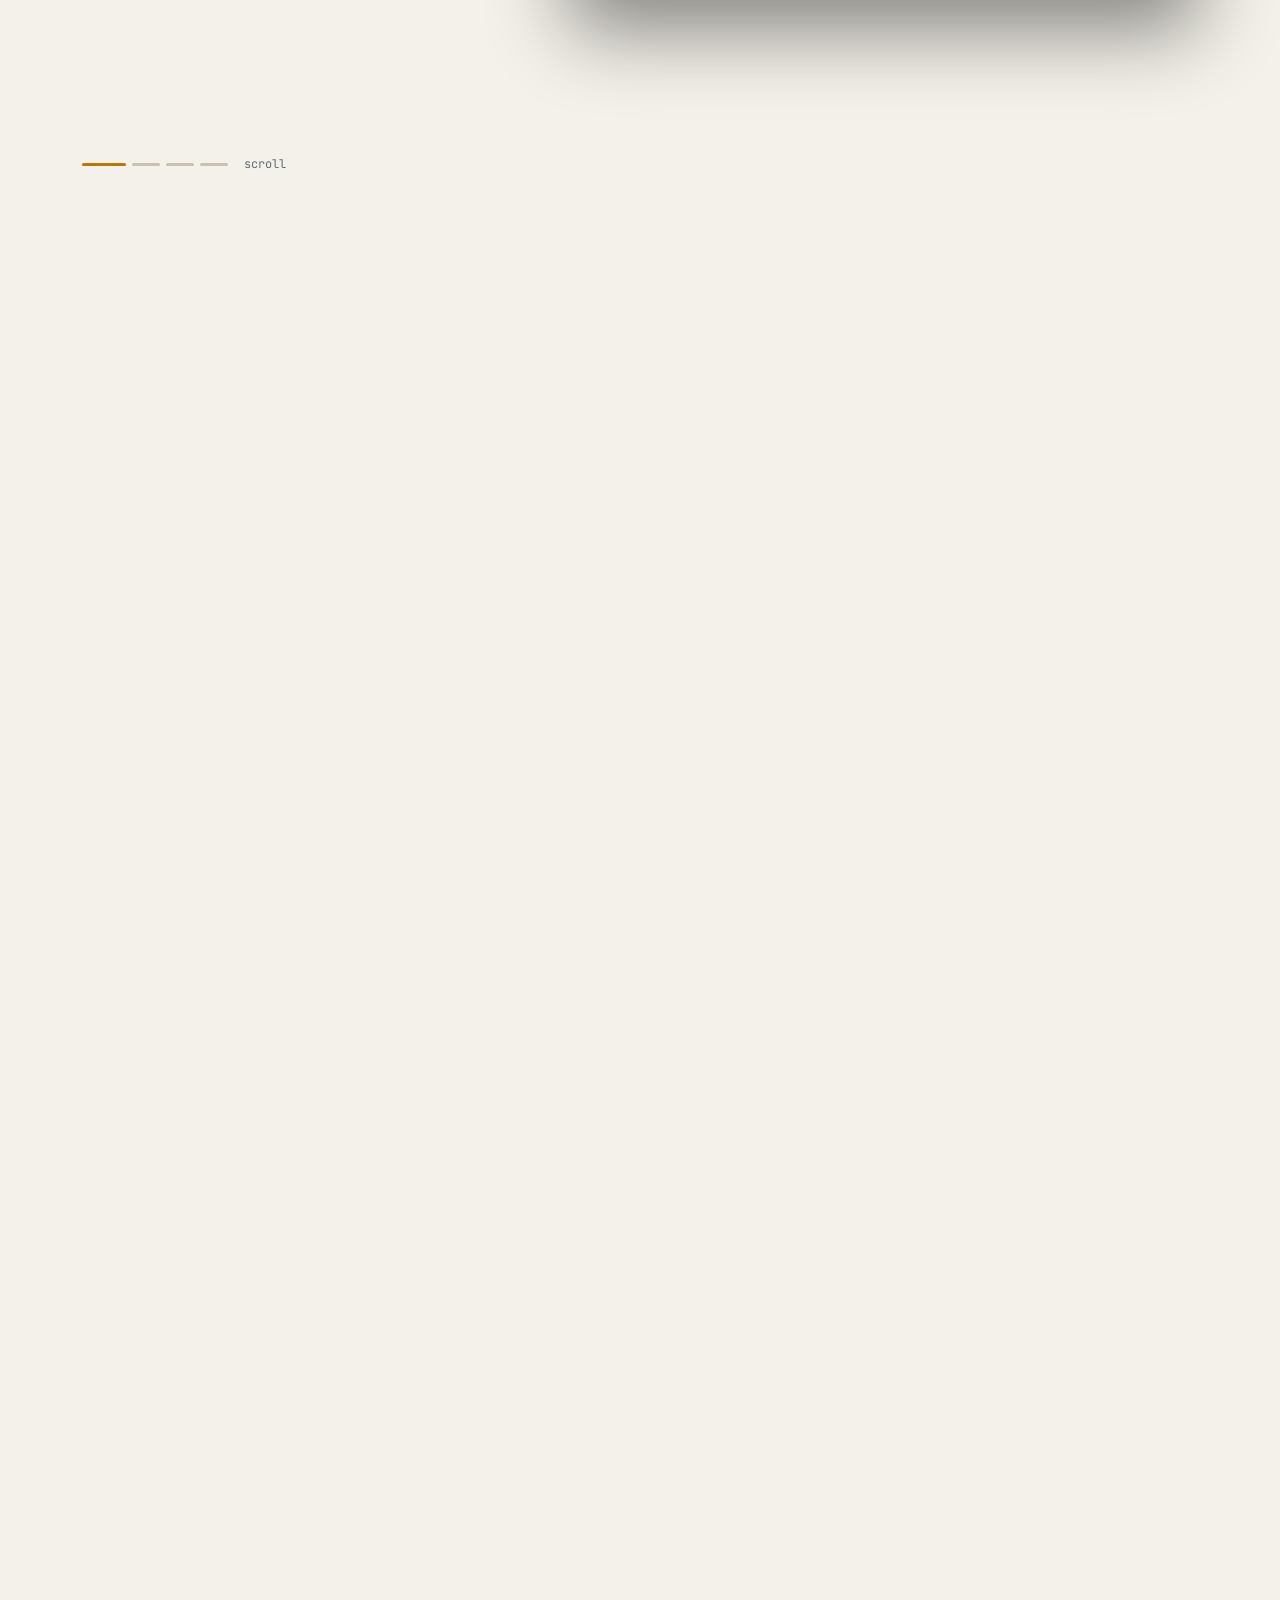
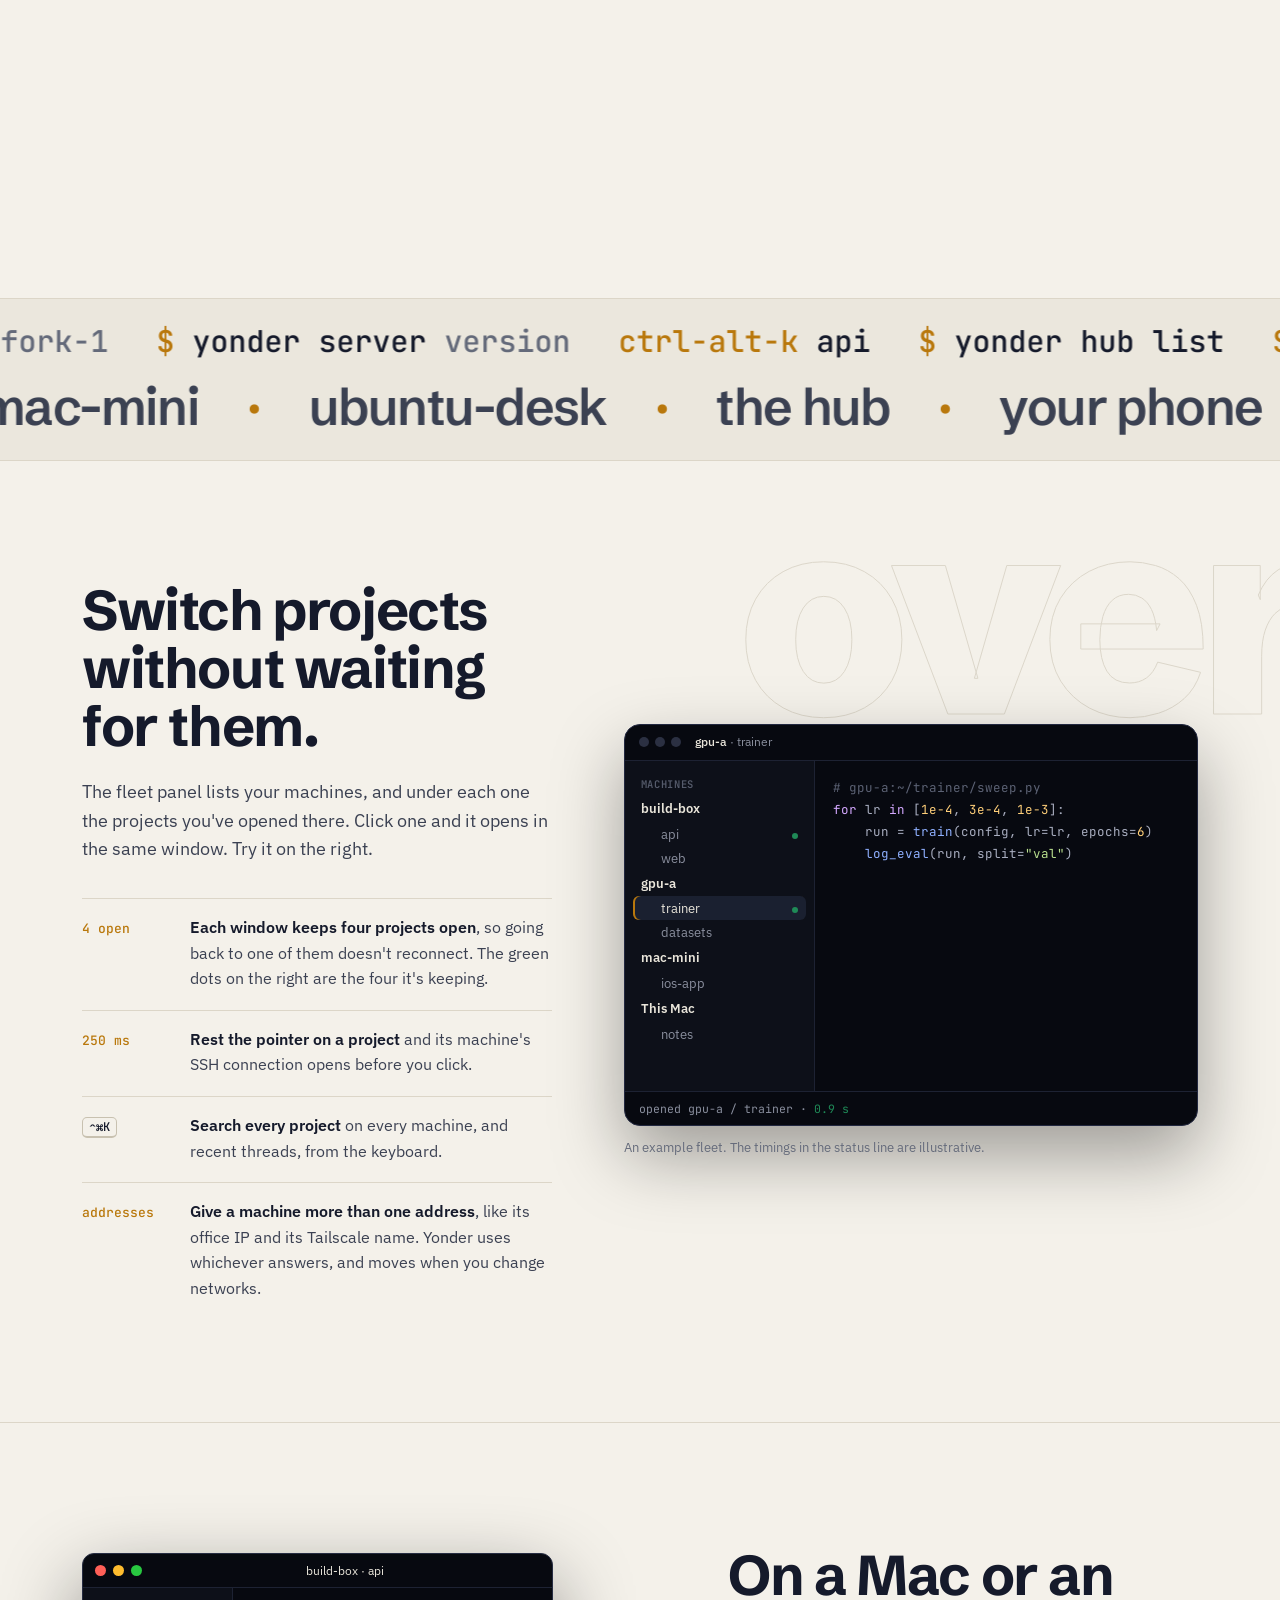
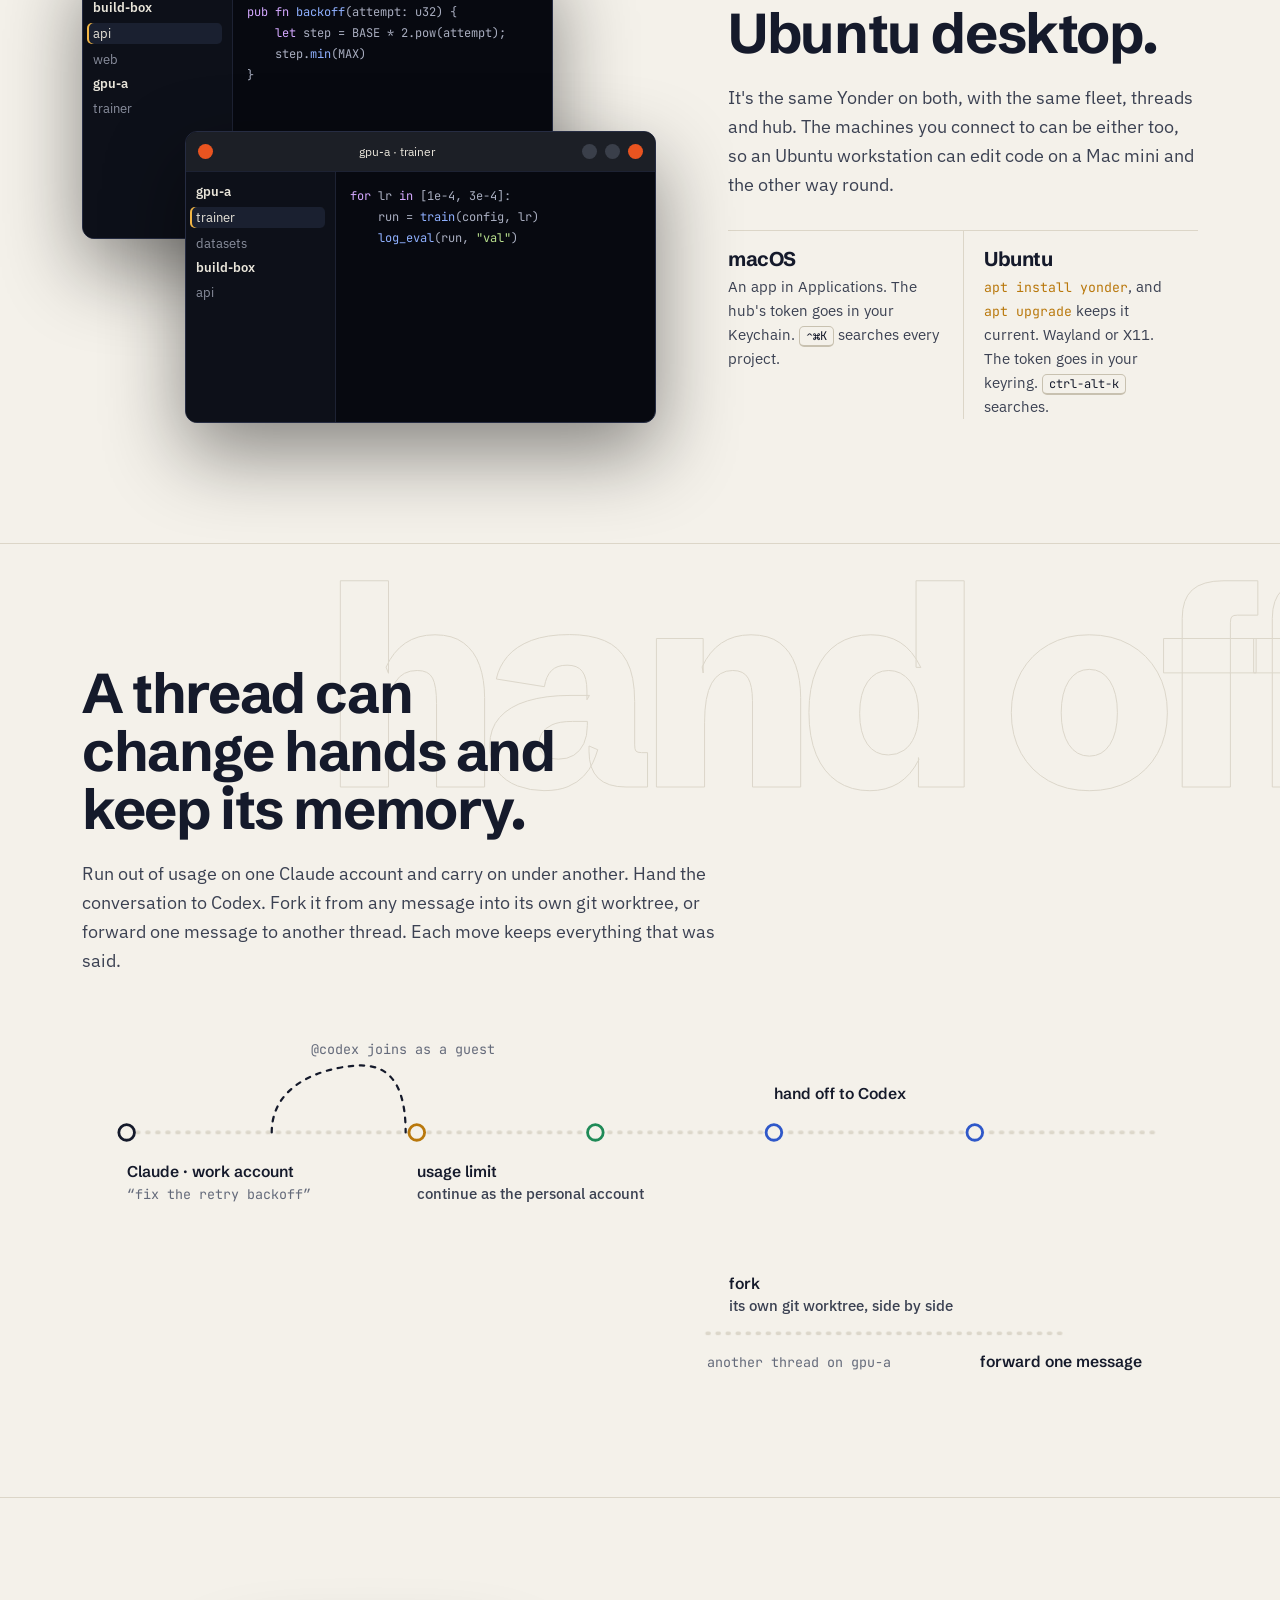
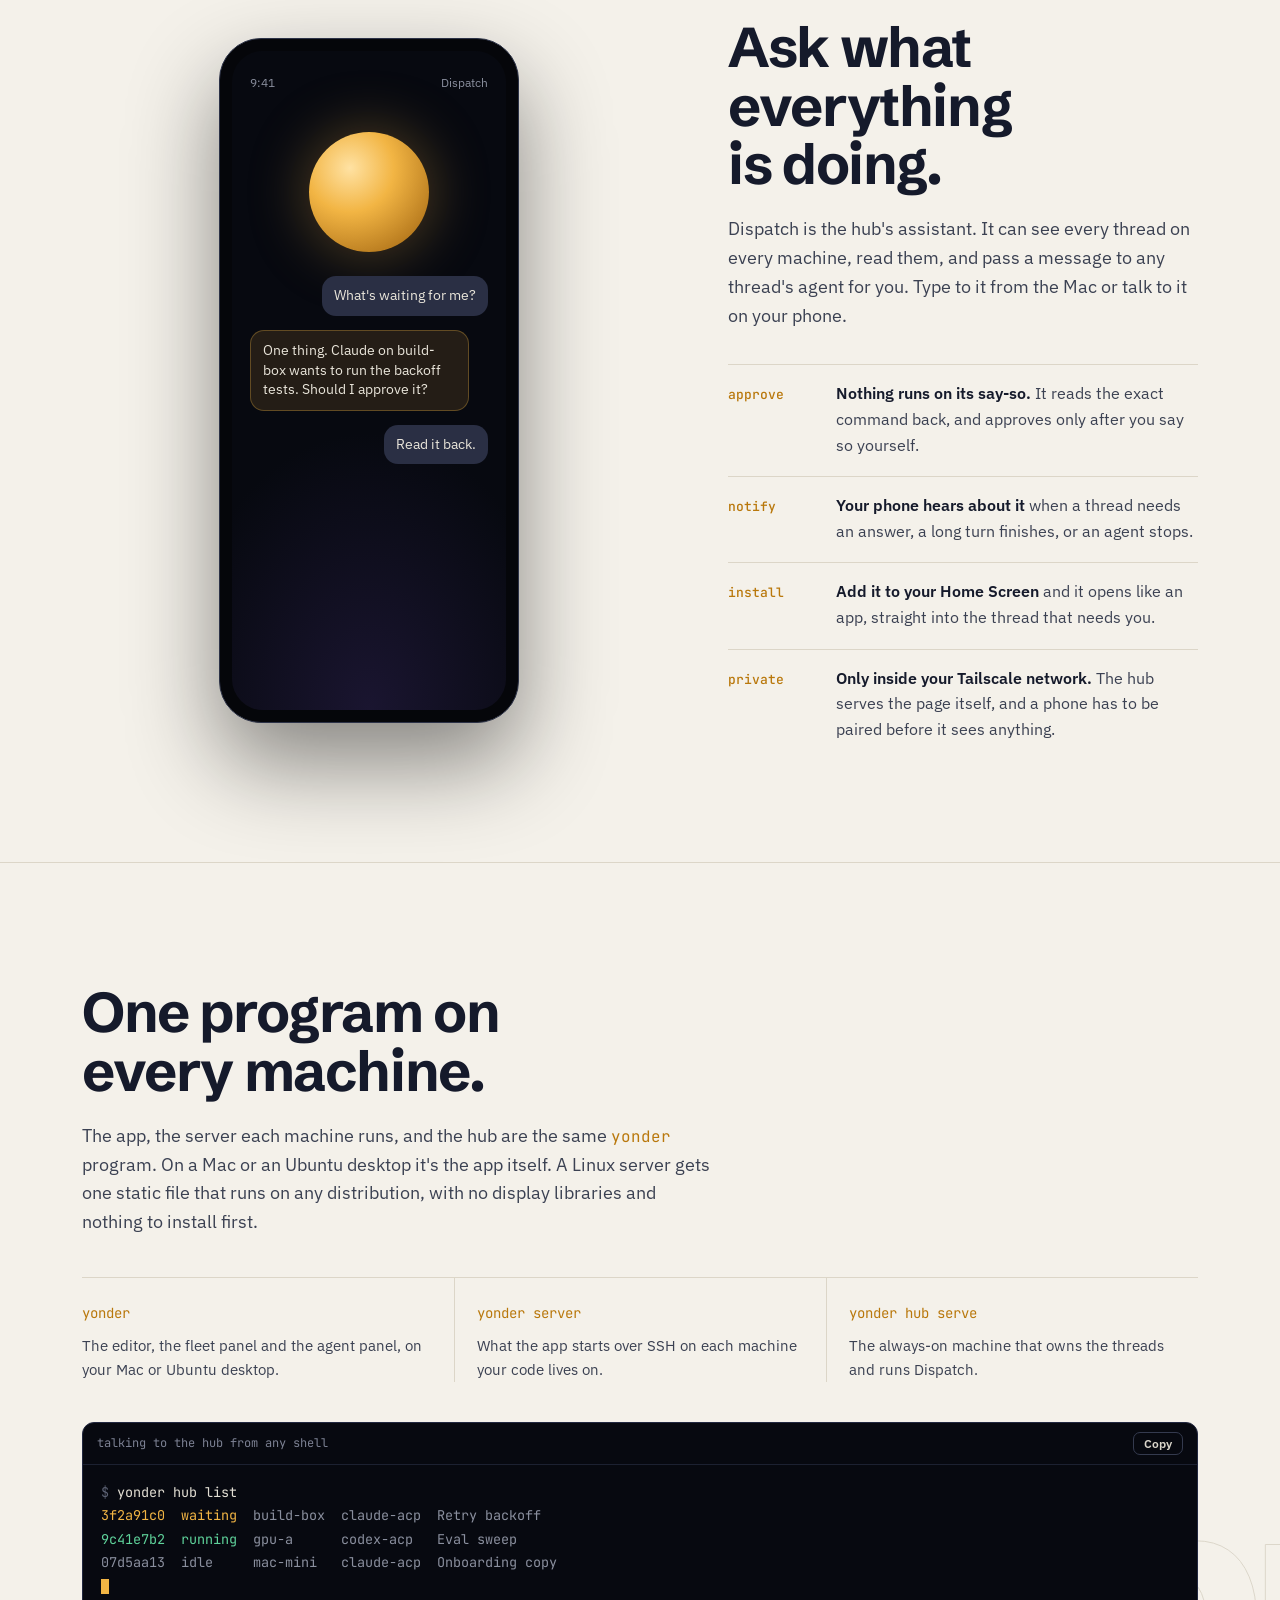
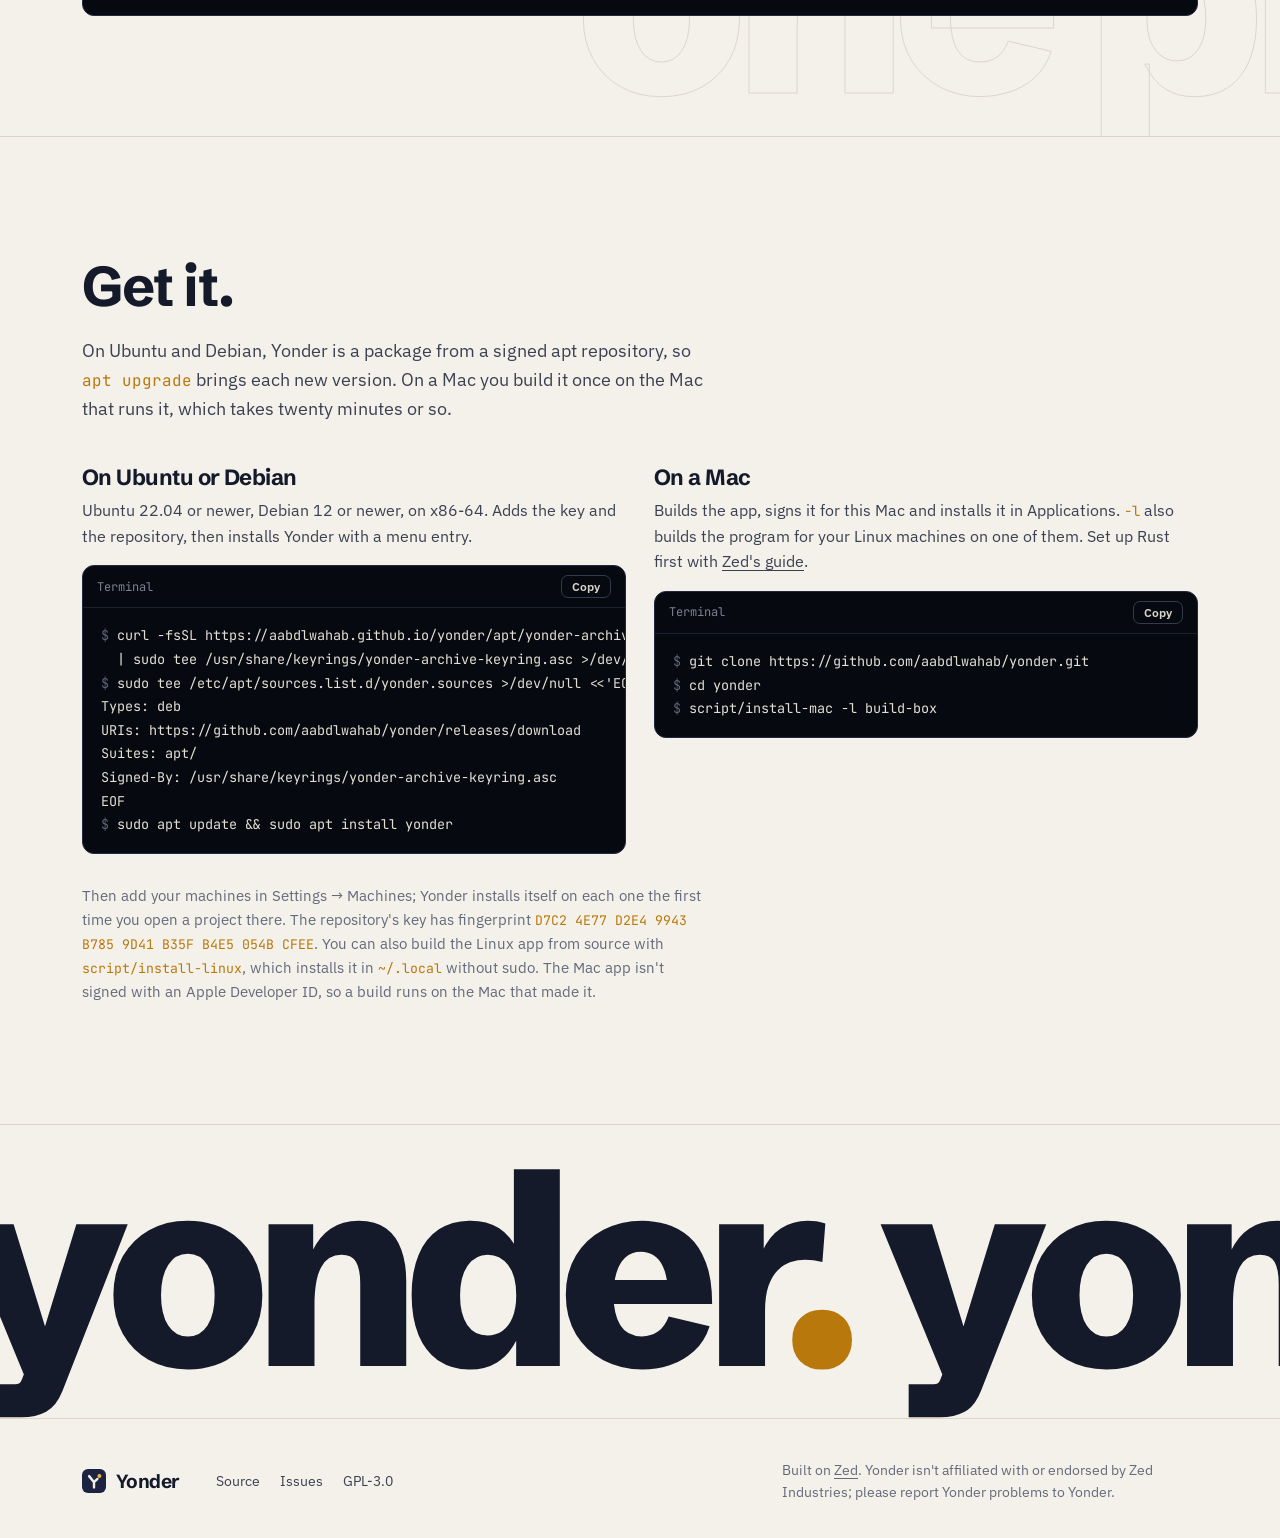
==== commit 28eefd74: "Install Yonder on Ubuntu and Debian with apt script/build-linux-docker now also turns the Linux buil" ====
--- a/site/index.html
+++ b/site/index.html
@@ -49,7 +49,7 @@
           <a href="#threads">Threads</a>
           <a href="#dispatch">Dispatch</a>
           <a href="#program">The program</a>
-          <a href="#build">Build it</a>
+          <a href="#get">Get it</a>
         </nav>
         <div class="hdr-right">
           <button class="icon-btn" id="theme" type="button" aria-label="Switch between light and dark">
@@ -57,7 +57,7 @@
             <svg class="i-moon" width="16" height="16" viewBox="0 0 24 24" fill="none" stroke="currentColor" stroke-width="2" stroke-linecap="round" stroke-linejoin="round"><path d="M21 12.8A9 9 0 1 1 11.2 3a7 7 0 0 0 9.8 9.8Z"/></svg>
           </button>
           <a class="btn btn-line btn-small" href="https://github.com/aabdlwahab/yonder">GitHub</a>
-          <a class="btn btn-amber btn-small" href="#build">Build it</a>
+          <a class="btn btn-amber btn-small" href="#get">Get it</a>
         </div>
       </div>
       <div class="progress" aria-hidden="true"></div>
@@ -77,7 +77,7 @@
             agents stay on your machines, over SSH, and keep working after you close the laptop.
           </p>
           <div class="ctas">
-            <a class="btn btn-amber" href="#build">Build it</a>
+            <a class="btn btn-amber" href="#get">Get it</a>
             <a class="btn btn-line" href="https://github.com/aabdlwahab/yonder">Read the source</a>
           </div>
           <div class="hero-foot">
@@ -316,7 +316,7 @@
             </p>
             <div class="plats">
               <div class="plat rv d1"><h3>macOS</h3><p>An app in Applications. The hub's token goes in your Keychain. <kbd>⌃⌘K</kbd> searches every project.</p></div>
-              <div class="plat rv d2"><h3>Ubuntu</h3><p>Installs in your home folder with a menu entry, no sudo. Wayland or X11. The token goes in your keyring. <kbd>ctrl-alt-k</kbd> searches.</p></div>
+              <div class="plat rv d2"><h3>Ubuntu</h3><p><code>apt install yonder</code>, and <code>apt upgrade</code> keeps it current. Wayland or X11. The token goes in your keyring. <kbd>ctrl-alt-k</kbd> searches.</p></div>
             </div>
           </div>
         </div>
@@ -423,21 +423,35 @@
         </div>
       </section>
 
-      <!-- ========================= BUILD IT ========================= -->
-      <section class="sec" id="build">
+      <!-- ========================= GET IT ========================= -->
+      <section class="sec" id="get">
         <div class="wrap">
-          <h2 class="rv">Build it on your computer.</h2>
+          <h2 class="rv">Get it.</h2>
           <p class="lead rv d1">
-            There are no release downloads yet. Yonder builds like Zed, so set up Rust and the
-            system packages with Zed's guide for
-            <a href="https://github.com/aabdlwahab/yonder/blob/main/docs/src/development/macos.md">macOS</a> or
-            <a href="https://github.com/aabdlwahab/yonder/blob/main/docs/src/development/linux.md">Linux</a>,
-            then run the install script. A release build takes twenty minutes or so.
+            On Ubuntu and Debian, Yonder is a package from a signed apt repository, so
+            <code>apt upgrade</code> brings each new version. On a Mac you build it once on the
+            Mac that runs it, which takes twenty minutes or so.
           </p>
           <div class="get">
             <div class="rv d1">
+              <h3>On Ubuntu or Debian</h3>
+              <p>Ubuntu 22.04 or newer, Debian 12 or newer, on x86-64. Adds the key and the repository, then installs Yonder with a menu entry.</p>
+              <div class="term">
+                <div class="term-h"><span>Terminal</span><button class="copy" type="button" data-copy="get-apt">Copy</button></div>
+<pre id="get-apt"><span class="p">$ </span>curl -fsSL https://aabdlwahab.github.io/yonder/apt/yonder-archive-keyring.asc \
+  | sudo tee /usr/share/keyrings/yonder-archive-keyring.asc >/dev/null
+<span class="p">$ </span>sudo tee /etc/apt/sources.list.d/yonder.sources >/dev/null &lt;&lt;'EOF'
+Types: deb
+URIs: https://github.com/aabdlwahab/yonder/releases/download
+Suites: apt/
+Signed-By: /usr/share/keyrings/yonder-archive-keyring.asc
+EOF
+<span class="p">$ </span>sudo apt update && sudo apt install yonder</pre>
+              </div>
+            </div>
+            <div class="rv d2">
               <h3>On a Mac</h3>
-              <p>Builds the app, signs it for this Mac and installs it in Applications. <code>-l</code> also builds the program for your Linux machines on one of them.</p>
+              <p>Builds the app, signs it for this Mac and installs it in Applications. <code>-l</code> also builds the program for your Linux machines on one of them. Set up Rust first with <a href="https://github.com/aabdlwahab/yonder/blob/main/docs/src/development/macos.md">Zed's guide</a>.</p>
               <div class="term">
                 <div class="term-h"><span>Terminal</span><button class="copy" type="button" data-copy="get-mac">Copy</button></div>
 <pre id="get-mac"><span class="p">$ </span>git clone https://github.com/aabdlwahab/yonder.git
@@ -445,25 +459,14 @@
 <span class="p">$ </span>script/install-mac -l build-box</pre>
               </div>
             </div>
-            <div class="rv d2">
-              <h3>On Ubuntu</h3>
-              <p>Installs the build packages (this step asks for sudo), then builds Yonder and installs it in <code>~/.local</code> with a menu entry.</p>
-              <div class="term">
-                <div class="term-h"><span>Terminal</span><button class="copy" type="button" data-copy="get-linux">Copy</button></div>
-<pre id="get-linux"><span class="p">$ </span>git clone https://github.com/aabdlwahab/yonder.git
-<span class="p">$ </span>cd yonder
-<span class="p">$ </span>script/linux
-<span class="p">$ </span>script/install-linux</pre>
-              </div>
-            </div>
           </div>
           <p class="after rv d1">
-            No build tools on your Ubuntu machine? <code>script/build-linux-docker build-box</code>
-            builds it in a container on any machine with Docker, and
-            <code>script/install-linux yonder-linux-x86_64.tar.gz</code> installs the result. Then add
-            your machines in Settings → Machines; Yonder installs itself on each one the first time
-            you open a project there. The Mac app isn't signed with an Apple Developer ID, so a
-            build runs on the Mac that made it.
+            Then add your machines in Settings → Machines; Yonder installs itself on each one the
+            first time you open a project there. The repository's key has fingerprint
+            <code>D7C2 4E77 D2E4 9943 B785 9D41 B35F B4E5 054B CFEE</code>. You can also
+            build the Linux app from source with <code>script/install-linux</code>, which installs
+            it in <code>~/.local</code> without sudo. The Mac app isn't signed with an Apple
+            Developer ID, so a build runs on the Mac that made it.
           </p>
         </div>
       </section>
